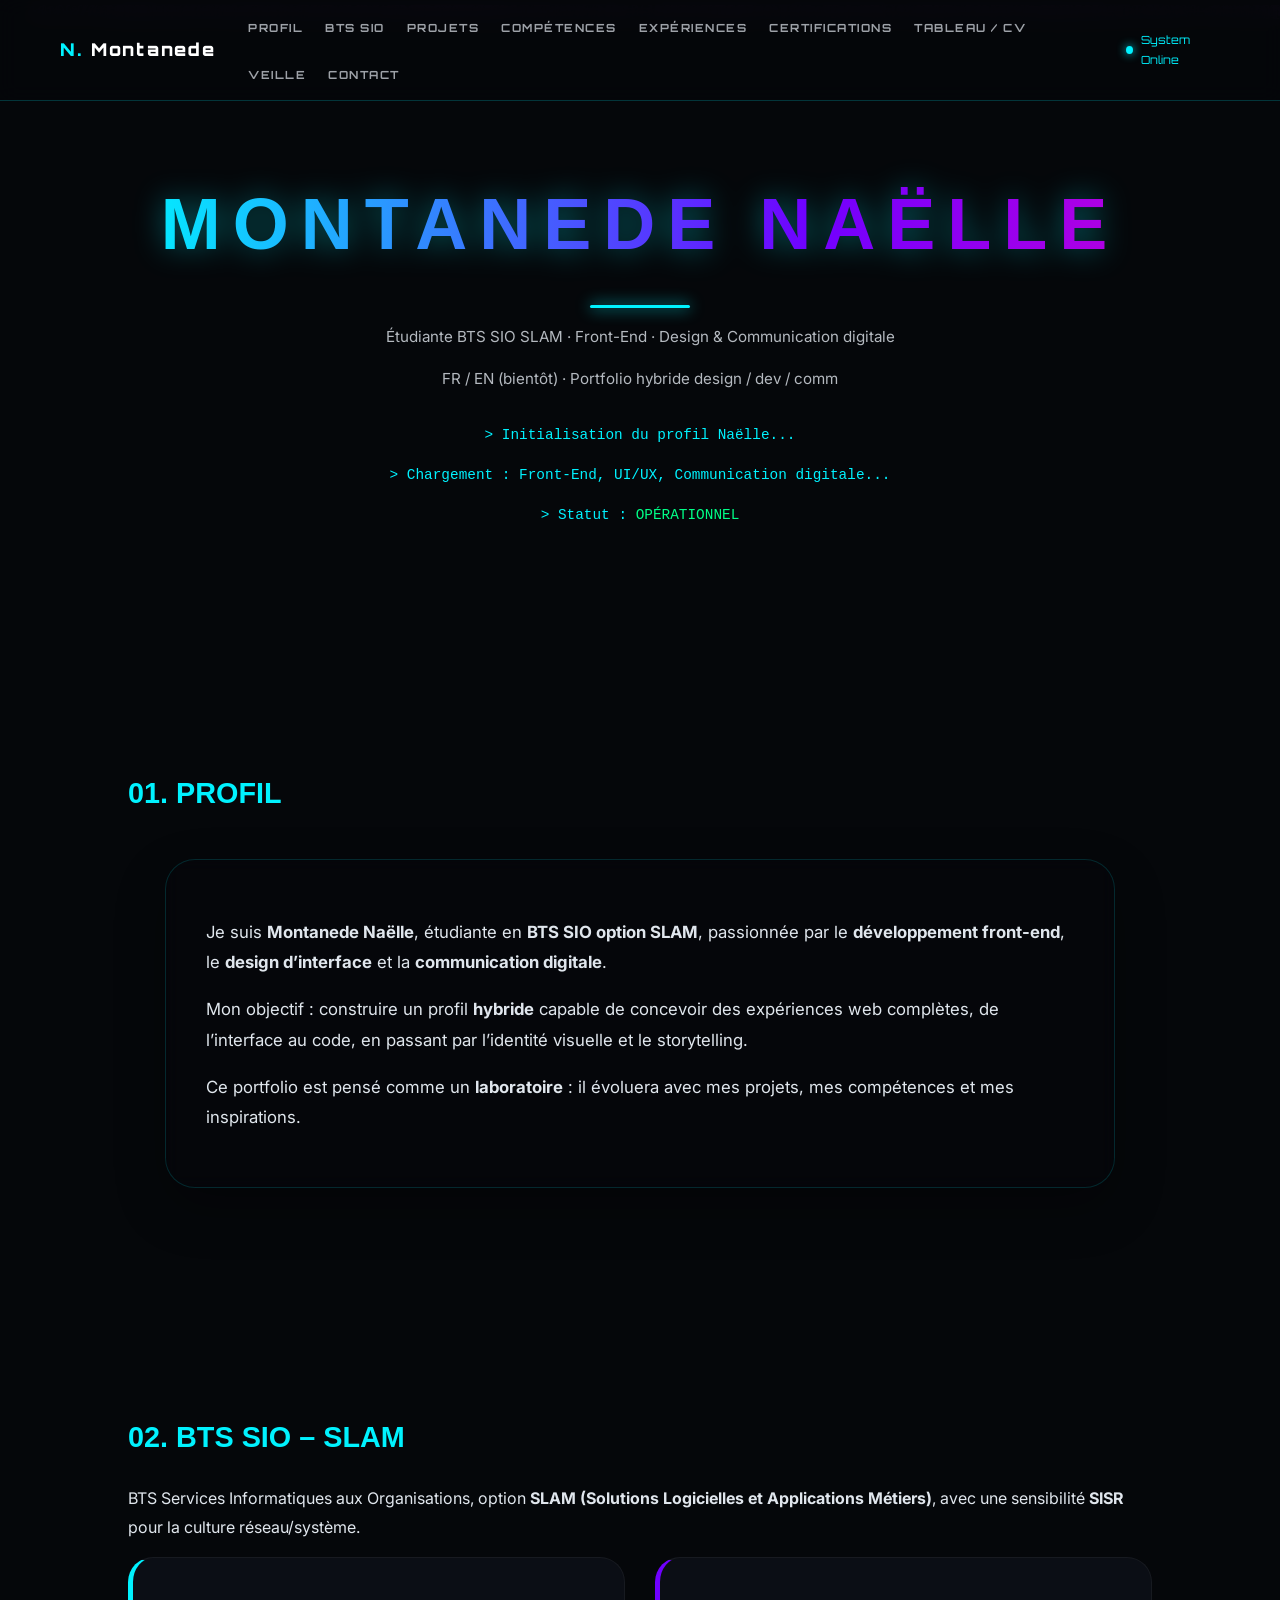
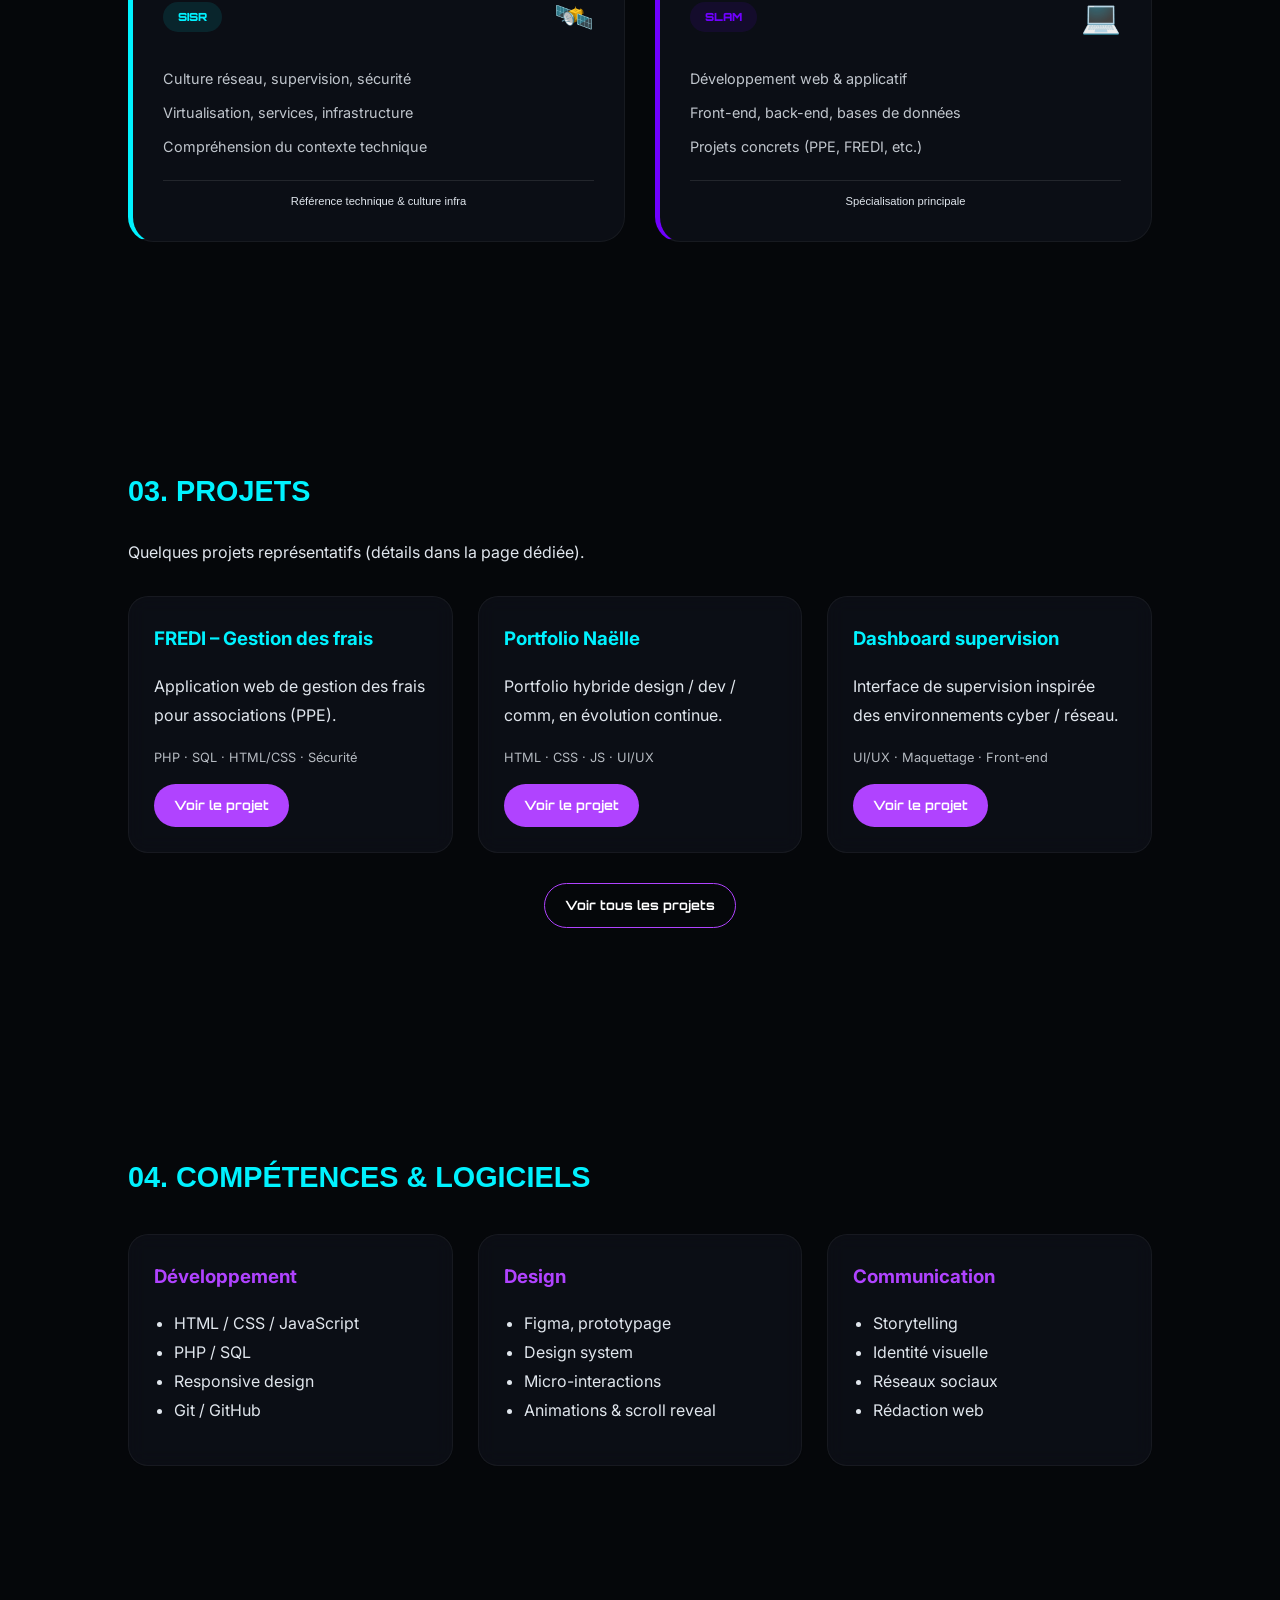
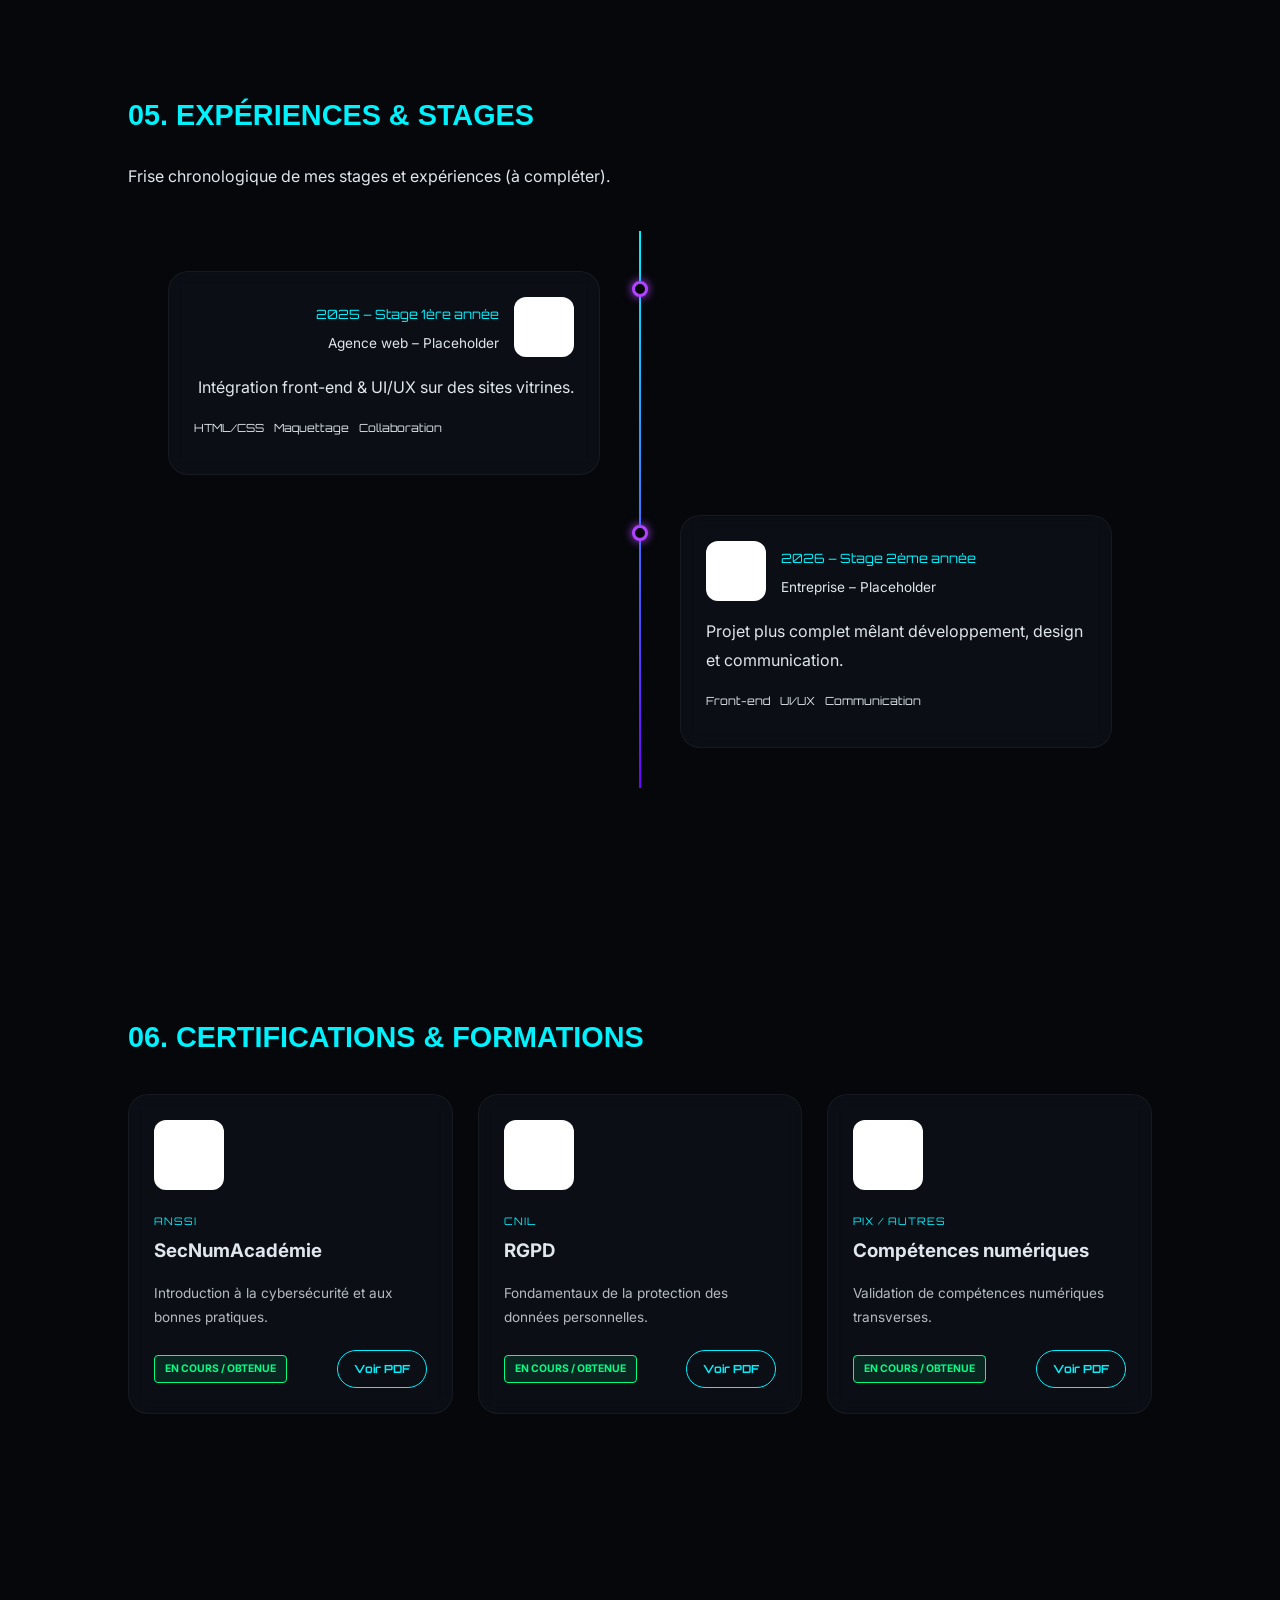
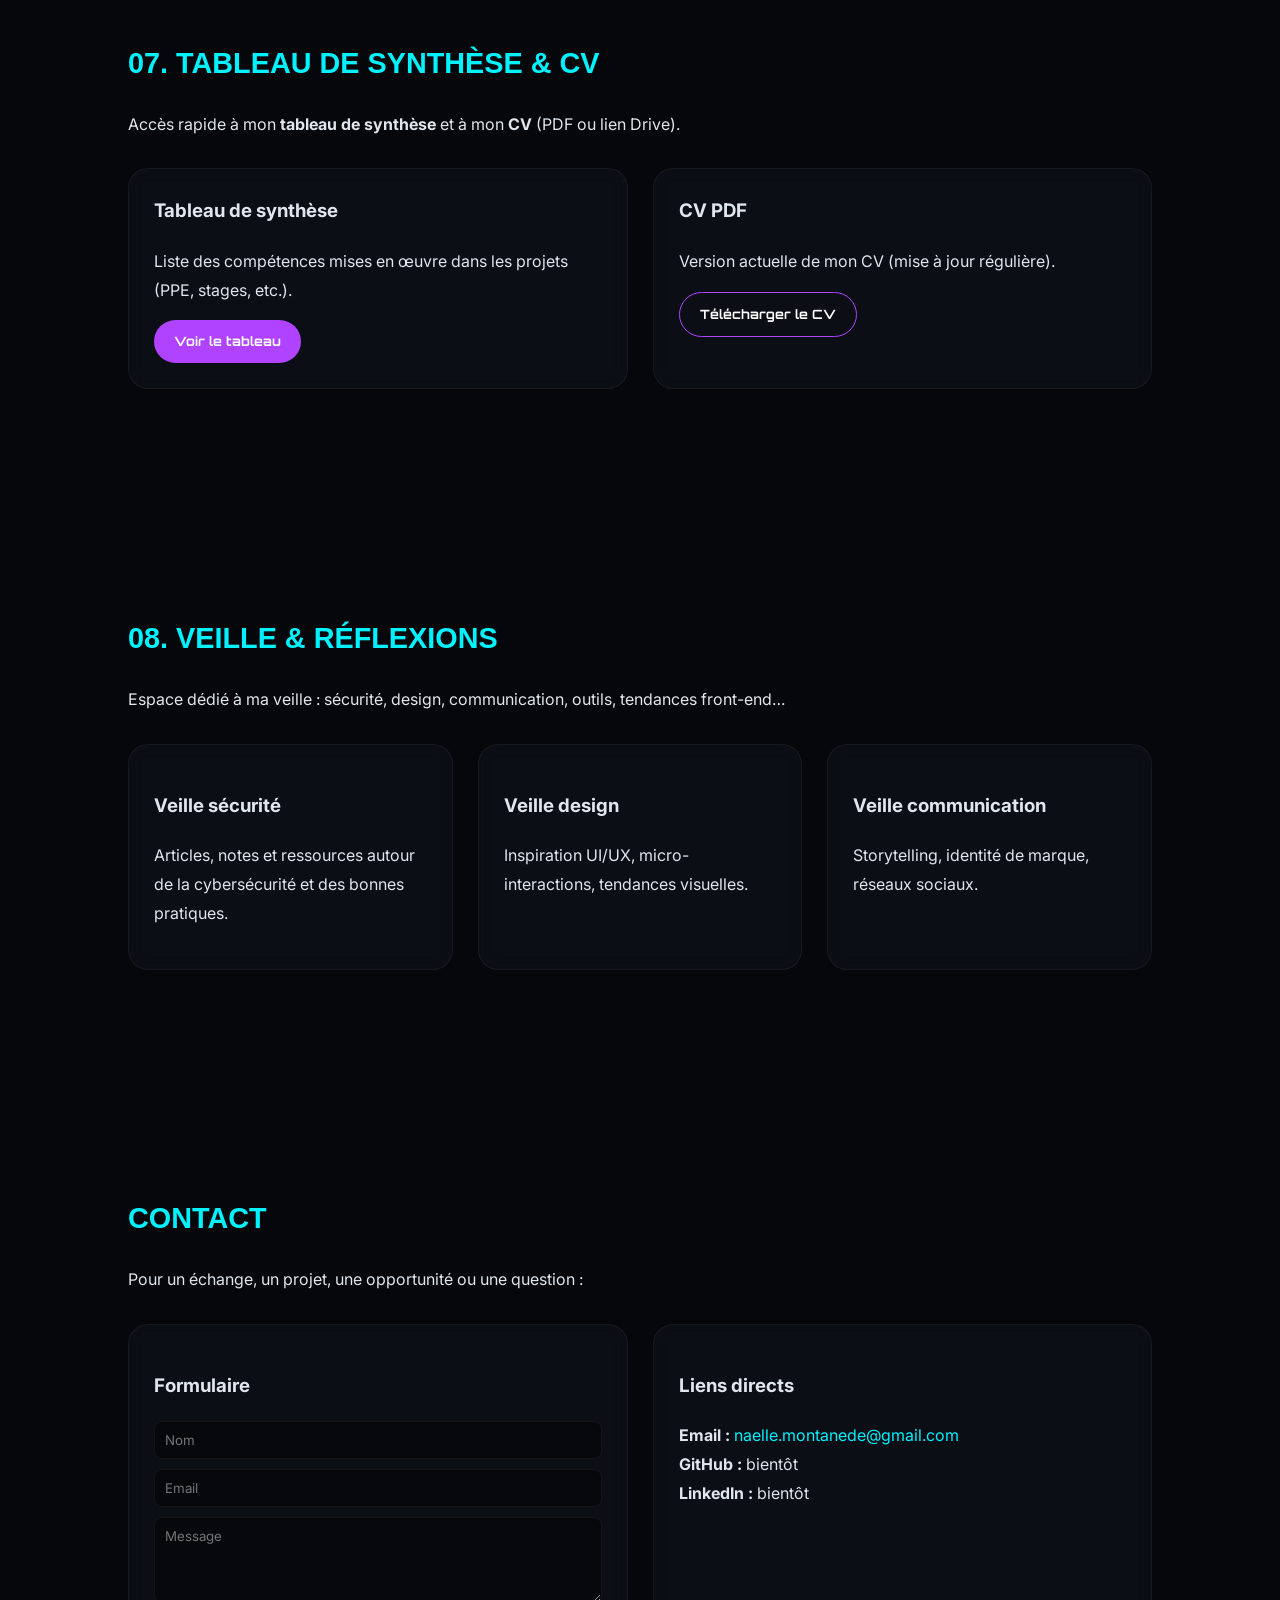
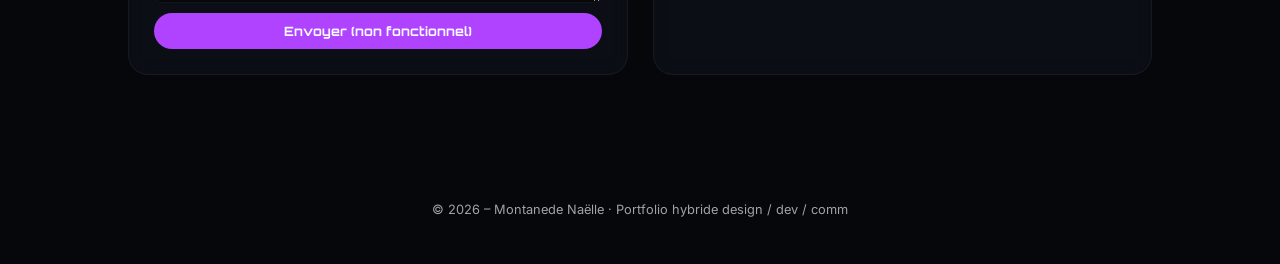
==== index.html @ d7ceb037 "Add files via upload" ====
<!DOCTYPE html>
<html lang="fr">
<head>
  <meta charset="UTF-8" />
  <title>Montanede Naëlle – Portfolio</title>
  <meta name="viewport" content="width=device-width, initial-scale=1.0" />
  <link rel="stylesheet" href="style.css" />
</head>
<body>

  <!-- Fond code rain -->
  <div id="codeRain"></div>

  <!-- Barre de progression -->
  <div class="progress-container">
    <div class="progress-bar" id="progressBar"></div>
  </div>

  <!-- HEADER / NAV -->
  <header class="header">
    <div class="nav-container">
      <div class="logo">
        <span class="logo-m">N.</span> Montanede
      </div>

      <nav class="nav-wrapper">
        <ul class="nav-links">
          <li><a href="#profil" class="nav-item active">Profil</a></li>
          <li><a href="#bts" class="nav-item">BTS SIO</a></li>
          <li><a href="#projets" class="nav-item">Projets</a></li>
          <li><a href="#competences" class="nav-item">Compétences</a></li>
          <li><a href="#experiences" class="nav-item">Expériences</a></li>
          <li><a href="#certifications" class="nav-item">Certifications</a></li>
          <li><a href="#synthese" class="nav-item">Tableau / CV</a></li>
          <li><a href="#veille" class="nav-item">Veille</a></li>
          <li><a href="#contact" class="nav-item">Contact</a></li>
        </ul>
      </nav>

      <div class="system-status">
        <span class="pulse-icon"></span>
        <span>System Online</span>
      </div>
    </div>
  </header>

  <!-- HERO -->
  <main>
    <section class="section hero-intro" id="top">
      <h1 class="rgb-title glitch">Montanede Naëlle</h1>
      <div class="neon-separator"></div>
      <p class="hero-subtitle">
        Étudiante BTS SIO SLAM · Front-End · Design & Communication digitale
      </p>
      <p class="hero-lang">
        FR / EN (bientôt) · Portfolio hybride design / dev / comm
      </p>

      <div id="terminal">
        <p>> Initialisation du profil Naëlle...</p>
        <p>> Chargement : Front-End, UI/UX, Communication digitale...</p>
        <p>> Statut : <span class="terminal-ok">OPÉRATIONNEL</span></p>
      </div>
    </section>

    <!-- PROFIL -->
    <section class="section" id="profil">
      <h2 class="section-title">01. Profil</h2>
      <div class="profile-container transparent-mode">
        <div class="profile-text-block">
          <p>
            Je suis <strong>Montanede Naëlle</strong>, étudiante en
            <strong>BTS SIO option SLAM</strong>, passionnée par le
            <strong>développement front-end</strong>, le
            <strong>design d’interface</strong> et la
            <strong>communication digitale</strong>.
          </p>
          <p>
            Mon objectif : construire un profil <strong>hybride</strong> capable
            de concevoir des expériences web complètes, de l’interface au code,
            en passant par l’identité visuelle et le storytelling.
          </p>
          <p>
            Ce portfolio est pensé comme un <strong>laboratoire</strong> :
            il évoluera avec mes projets, mes compétences et mes inspirations.
          </p>
        </div>
      </div>
    </section>

    <!-- BTS SIO -->
    <section class="section" id="bts">
      <h2 class="section-title">02. BTS SIO – SLAM</h2>
      <p>
        BTS Services Informatiques aux Organisations, option
        <strong>SLAM (Solutions Logicielles et Applications Métiers)</strong>,
        avec une sensibilité <strong>SISR</strong> pour la culture réseau/système.
      </p>

      <div id="sio-options">
        <div class="options-container">
          <div class="option-card sisr-card">
            <div class="option-header">
              <span class="option-tag">SISR</span>
              <span class="option-icon">🛰️</span>
            </div>
            <ul class="option-list">
              <li>Culture réseau, supervision, sécurité</li>
              <li>Virtualisation, services, infrastructure</li>
              <li>Compréhension du contexte technique</li>
            </ul>
            <div class="option-status">Référence technique & culture infra</div>
          </div>

          <div class="option-card slam-card">
            <div class="option-header">
              <span class="option-tag">SLAM</span>
              <span class="option-icon">💻</span>
            </div>
            <ul class="option-list">
              <li>Développement web & applicatif</li>
              <li>Front-end, back-end, bases de données</li>
              <li>Projets concrets (PPE, FREDI, etc.)</li>
            </ul>
            <div class="option-status">Spécialisation principale</div>
          </div>
        </div>
      </div>
    </section>

    <!-- PROJETS -->
    <section class="section" id="projets">
      <h2 class="section-title">03. Projets</h2>
      <p>Quelques projets représentatifs (détails dans la page dédiée).</p>

      <div class="projects-grid">
        <div class="project-card">
          <h3>FREDI – Gestion des frais</h3>
          <p>Application web de gestion des frais pour associations (PPE).</p>
          <p class="project-tags">PHP · SQL · HTML/CSS · Sécurité</p>
          <a href="projets.html#fredi" class="btn">Voir le projet</a>
        </div>

        <div class="project-card">
          <h3>Portfolio Naëlle</h3>
          <p>Portfolio hybride design / dev / comm, en évolution continue.</p>
          <p class="project-tags">HTML · CSS · JS · UI/UX</p>
          <a href="projets.html#portfolio" class="btn">Voir le projet</a>
        </div>

        <div class="project-card">
          <h3>Dashboard supervision</h3>
          <p>Interface de supervision inspirée des environnements cyber / réseau.</p>
          <p class="project-tags">UI/UX · Maquettage · Front-end</p>
          <a href="projets.html#supervision" class="btn">Voir le projet</a>
        </div>
      </div>

      <div class="projects-more">
        <a href="projets.html" class="btn btn-outline">Voir tous les projets</a>
      </div>
    </section>

    <!-- COMPÉTENCES -->
    <section class="section" id="competences">
      <h2 class="section-title">04. Compétences & Logiciels</h2>

      <div class="skills-grid">
        <div class="skill-card">
          <h3>Développement</h3>
          <ul>
            <li>HTML / CSS / JavaScript</li>
            <li>PHP / SQL</li>
            <li>Responsive design</li>
            <li>Git / GitHub</li>
          </ul>
        </div>

        <div class="skill-card">
          <h3>Design</h3>
          <ul>
            <li>Figma, prototypage</li>
            <li>Design system</li>
            <li>Micro-interactions</li>
            <li>Animations & scroll reveal</li>
          </ul>
        </div>

        <div class="skill-card">
          <h3>Communication</h3>
          <ul>
            <li>Storytelling</li>
            <li>Identité visuelle</li>
            <li>Réseaux sociaux</li>
            <li>Rédaction web</li>
          </ul>
        </div>
      </div>
    </section>

    <!-- EXPÉRIENCES / TIMELINE -->
    <section class="section" id="experiences">
      <h2 class="section-title">05. Expériences & Stages</h2>
      <p>Frise chronologique de mes stages et expériences (à compléter).</p>

      <div class="timeline">
        <div class="timeline-line"></div>

        <div class="timeline-item stage-1">
          <div class="timeline-dot"></div>
          <div class="stage-card">
            <div class="stage-header">
              <div class="company-logo">
                <!-- logo placeholder -->
              </div>
              <div>
                <span class="timeline-date">2025 – Stage 1ère année</span>
                <span class="company-name">Agence web – Placeholder</span>
              </div>
            </div>
            <p>Intégration front-end & UI/UX sur des sites vitrines.</p>
            <ul class="stage-tags">
              <li>HTML/CSS</li>
              <li>Maquettage</li>
              <li>Collaboration</li>
            </ul>
          </div>
        </div>

        <div class="timeline-item stage-2">
          <div class="timeline-dot"></div>
          <div class="stage-card">
            <div class="stage-header">
              <div class="company-logo">
                <!-- logo placeholder -->
              </div>
              <div>
                <span class="timeline-date">2026 – Stage 2ème année</span>
                <span class="company-name">Entreprise – Placeholder</span>
              </div>
            </div>
            <p>Projet plus complet mêlant développement, design et communication.</p>
            <ul class="stage-tags">
              <li>Front-end</li>
              <li>UI/UX</li>
              <li>Communication</li>
            </ul>
          </div>
        </div>
      </div>
    </section>

    <!-- CERTIFICATIONS -->
    <section class="section" id="certifications">
      <h2 class="section-title">06. Certifications & Formations</h2>

      <div class="certifications-grid">
        <div class="cert-card cert-anssi">
          <div class="cert-icon">
            <!-- logo ANSSI -->
          </div>
          <span class="cert-provider">ANSSI</span>
          <div class="cert-info">
            <h3>SecNumAcadémie</h3>
            <p>Introduction à la cybersécurité et aux bonnes pratiques.</p>
          </div>
          <div class="cert-footer">
            <span class="status-tag">En cours / Obtenue</span>
            <a href="#" class="btn-cert-small">Voir PDF</a>
          </div>
        </div>

        <div class="cert-card cert-cnil">
          <div class="cert-icon"></div>
          <span class="cert-provider">CNIL</span>
          <div class="cert-info">
            <h3>RGPD</h3>
            <p>Fondamentaux de la protection des données personnelles.</p>
          </div>
          <div class="cert-footer">
            <span class="status-tag">En cours / Obtenue</span>
            <a href="#" class="btn-cert-small">Voir PDF</a>
          </div>
        </div>

        <div class="cert-card cert-cisco">
          <div class="cert-icon"></div>
          <span class="cert-provider">PIX / Autres</span>
          <div class="cert-info">
            <h3>Compétences numériques</h3>
            <p>Validation de compétences numériques transverses.</p>
          </div>
          <div class="cert-footer">
            <span class="status-tag">En cours / Obtenue</span>
            <a href="#" class="btn-cert-small">Voir PDF</a>
          </div>
        </div>
      </div>
    </section>

    <!-- TABLEAU DE SYNTHÈSE / CV -->
    <section class="section" id="synthese">
      <h2 class="section-title">07. Tableau de synthèse & CV</h2>
      <p>
        Accès rapide à mon <strong>tableau de synthèse</strong> et à mon
        <strong>CV</strong> (PDF ou lien Drive).
      </p>

      <div class="synthese-grid">
        <div class="card">
          <h3>Tableau de synthèse</h3>
          <p>Liste des compétences mises en œuvre dans les projets (PPE, stages, etc.).</p>
          <a href="#" class="btn">Voir le tableau</a>
        </div>
        <div class="card">
          <h3>CV PDF</h3>
          <p>Version actuelle de mon CV (mise à jour régulière).</p>
          <a href="#" class="btn btn-outline">Télécharger le CV</a>
        </div>
      </div>
    </section>

    <!-- VEILLE / ARTICLES -->
    <section class="section" id="veille">
      <h2 class="section-title">08. Veille & Réflexions</h2>
      <p>
        Espace dédié à ma veille : sécurité, design, communication, outils, tendances front-end…
      </p>

      <div class="grid">
        <div class="card">
          <h3>Veille sécurité</h3>
          <p>Articles, notes et ressources autour de la cybersécurité et des bonnes pratiques.</p>
        </div>
        <div class="card">
          <h3>Veille design</h3>
          <p>Inspiration UI/UX, micro-interactions, tendances visuelles.</p>
        </div>
        <div class="card">
          <h3>Veille communication</h3>
          <p>Storytelling, identité de marque, réseaux sociaux.</p>
        </div>
      </div>
    </section>

    <!-- CONTACT -->
    <section class="section" id="contact">
      <h2 class="section-title">Contact</h2>
      <p>Pour un échange, un projet, une opportunité ou une question :</p>

      <div class="contact-grid">
        <div class="card">
          <h3>Formulaire</h3>
          <form class="contact-form">
            <input type="text" placeholder="Nom" required />
            <input type="email" placeholder="Email" required />
            <textarea placeholder="Message" rows="4" required></textarea>
            <button type="submit" class="btn">Envoyer (non fonctionnel)</button>
          </form>
        </div>

        <div class="card">
          <h3>Liens directs</h3>
          <ul class="contact-list">
            <li><strong>Email :</strong> <a href="mailto:naelle.montanede@gmail.com">naelle.montanede@gmail.com</a></li>
            <li><strong>GitHub :</strong> bientôt</li>
            <li><strong>LinkedIn :</strong> bientôt</li>
          </ul>
        </div>
      </div>
    </section>
  </main>

  <footer class="footer">
    <p>© 2026 – Montanede Naëlle · Portfolio hybride design / dev / comm</p>
  </footer>

  <!-- JS INLINE -->
  <script>
  // Code rain
  const codeRain = document.getElementById("codeRain");
  const chars = "01<>/{}[]+=-;:()#@$%&*";
  const lines = 40;
  for (let i = 0; i < lines; i++) {
    const line = document.createElement("div");
    line.classList.add("code-line");
    let text = "";
    const length = Math.floor(Math.random() * 40) + 10;
    for (let j = 0; j < length; j++) {
      text += chars[Math.floor(Math.random() * chars.length)];
    }
    line.textContent = text;
    line.style.left = Math.random() * 100 + "vw";
    line.style.animationDuration = (Math.random() * 6 + 4) + "s";
    line.style.animationDelay = Math.random() * 5 + "s";
    codeRain.appendChild(line);
  }

  // Scroll reveal
  const sections = document.querySelectorAll(".section");
  const projectCards = document.querySelectorAll(".project-card");
  const skillCards = document.querySelectorAll(".skill-card");
  const certCards = document.querySelectorAll(".cert-card");
  const timelineItems = document.querySelectorAll(".timeline-item");
  const genericCards = document.querySelectorAll(".card");

  function reveal() {
    const trigger = window.innerHeight - 100;

    sections.forEach(sec => {
      const top = sec.getBoundingClientRect().top;
      if (top < trigger) sec.classList.add("active");
    });

    [projectCards, skillCards, certCards, timelineItems, genericCards].forEach(list => {
      list.forEach(el => {
        const top = el.getBoundingClientRect().top;
        if (top < window.innerHeight - 80) el.classList.add("visible");
      });
    });
  }
  window.addEventListener("scroll", reveal);
  reveal();

  // Nav active on scroll
  const navLinks = document.querySelectorAll(".nav-item");
  const sectionIds = ["profil","bts","projets","competences","experiences","certifications","synthese","veille","contact"];
  window.addEventListener("scroll", () => {
    let current = "";
    sectionIds.forEach(id => {
      const section = document.getElementById(id);
      if (!section) return;
      const sectionTop = section.offsetTop - 150;
      if (pageYOffset >= sectionTop) current = id;
    });
    navLinks.forEach(link => {
      link.classList.remove("active");
      if (link.getAttribute("href") === "#" + current) {
        link.classList.add("active");
      }
    });
  });

  // Progress bar
  const progressBar = document.getElementById("progressBar");
  window.addEventListener("scroll", () => {
    const scrollTop = window.scrollY;
    const docHeight = document.body.scrollHeight - window.innerHeight;
    const progress = (scrollTop / docHeight) * 100;
    progressBar.style.width = progress + "%";
  });

  // Form (non fonctionnel)
  document.querySelector(".contact-form").addEventListener("submit", (e) => {
    e.preventDefault();
    alert("Formulaire non encore connecté. Tu pourras brancher un backend plus tard.");
  });
  </script>
</body>
</html>
---- style.css ----
@import url('https://fonts.googleapis.com/css2?family=Syncopate:wght@400;700&family=Inter:wght@300;500;700&family=Orbitron:wght@400;700;900&display=swap');

:root {
  --bg: #05070a;
  --card-bg: rgba(15, 18, 26, 0.7);
  --cyan: #00f2ff;
  --purple: #7000ff;
  --accent: #b043ff;
  --text: #e0e6ed;
  --border-soft: rgba(255,255,255,0.05);
}

/* GLOBAL */
* { box-sizing: border-box; }

body {
  margin: 0;
  background-color: var(--bg);
  color: var(--text);
  font-family: 'Inter', sans-serif;
  line-height: 1.8;
  overflow-x: hidden;
}

html {
  scroll-behavior: smooth;
  scroll-padding-top: 90px;
}

/* Progress bar */
.progress-container {
  width: 100%;
  height: 4px;
  background: transparent;
  position: fixed;
  top: 0;
  z-index: 1000;
}
.progress-bar {
  height: 4px;
  background: var(--cyan);
  width: 0%;
  box-shadow: 0 0 10px var(--cyan);
}

/* Code rain */
#codeRain {
  position: fixed;
  top: 0; left: 0;
  width: 100%; height: 100%;
  pointer-events: none;
  z-index: -1;
  opacity: 0.15;
  font-family: monospace;
  color: var(--accent);
}
.code-line {
  position: absolute;
  white-space: nowrap;
  font-size: 14px;
  animation: moveDown linear infinite;
}
@keyframes moveDown {
  0% { transform: translateY(-100%); }
  100% { transform: translateY(120vh); }
}

/* HEADER / NAV */
.header {
  position: fixed;
  top: 0; left: 0;
  width: 100%;
  z-index: 1001;
  background: rgba(5, 7, 10, 0.85);
  backdrop-filter: blur(10px);
  border-bottom: 1px solid rgba(0, 242, 255, 0.2);
}

.nav-container {
  max-width: 1200px;
  margin: 0 auto;
  padding: 12px 20px;
  display: flex;
  align-items: center;
  gap: 30px;
}

.logo {
  font-family: 'Orbitron', sans-serif;
  font-weight: 900;
  color: #fff;
  letter-spacing: 2px;
  font-size: 1.1rem;
  white-space: nowrap;
}
.logo-m { color: var(--cyan); }

.nav-wrapper { flex-grow: 1; }

.nav-links {
  display: flex;
  list-style: none;
  gap: 18px;
  margin: 0;
  padding: 0;
  flex-wrap: wrap;
}

.nav-item {
  text-decoration: none;
  color: rgba(224, 230, 237, 0.7);
  font-family: 'Orbitron', sans-serif;
  font-size: 0.7rem;
  font-weight: 700;
  text-transform: uppercase;
  letter-spacing: 1.5px;
  transition: all 0.3s ease;
  position: relative;
  padding: 4px 2px;
  white-space: nowrap;
}

.nav-item:hover,
.nav-item.active {
  color: var(--cyan);
  text-shadow: 0 0 12px rgba(0, 242, 255, 0.8);
}

.nav-item::after {
  content: '';
  position: absolute;
  bottom: -3px;
  left: 0;
  width: 0;
  height: 2px;
  background: var(--cyan);
  box-shadow: 0 0 10px var(--cyan);
  transition: width 0.3s ease;
}
.nav-item:hover::after,
.nav-item.active::after {
  width: 100%;
}

.system-status {
  display: flex;
  align-items: center;
  gap: 8px;
  font-family: 'Orbitron', sans-serif;
  font-size: 0.7rem;
  color: var(--cyan);
}
.pulse-icon {
  width: 8px; height: 8px;
  background: var(--cyan);
  border-radius: 50%;
  box-shadow: 0 0 10px var(--cyan);
  animation: pulse 2s infinite;
}
@keyframes pulse {
  0% { transform: scale(1); opacity: 1; }
  50% { transform: scale(1.5); opacity: 0.5; }
  100% { transform: scale(1); opacity: 1; }
}

/* SECTIONS */
.section {
  padding: 120px 10% 80px;
  opacity: 0;
  transform: translateY(40px);
  transition: 0.8s ease;
}
.section.active {
  opacity: 1;
  transform: translateY(0);
}

.section-title {
  font-family: 'Syncopate', sans-serif;
  text-transform: uppercase;
  color: var(--cyan);
  font-size: 1.8rem;
  margin-bottom: 20px;
}

/* HERO */
.hero-intro {
  text-align: center;
  margin-top: 40px;
}
.rgb-title {
  font-family: 'Syncopate', sans-serif;
  font-size: clamp(2rem, 8vw, 4.5rem);
  font-weight: 900;
  letter-spacing: 12px;
  margin: 0;
  text-transform: uppercase;
  background: linear-gradient(to right, #00f2ff, #7000ff, #ff00c1, #00f2ff);
  background-size: 200% auto;
  -webkit-background-clip: text;
  -webkit-text-fill-color: transparent;
  animation: shine-rgb 4s linear infinite;
  filter: drop-shadow(0 0 15px rgba(0, 242, 255, 0.4));
}
@keyframes shine-rgb {
  to { background-position: 200% center; }
}
.neon-separator {
  width: 100px;
  height: 3px;
  background: var(--cyan);
  margin: 15px auto;
  border-radius: 10px;
  box-shadow: 0 0 15px var(--cyan);
}
.hero-subtitle,
.hero-lang {
  opacity: 0.8;
  font-size: 0.95rem;
}

/* Terminal */
#terminal {
  margin-top: 30px;
  font-family: 'Fira Code', monospace;
  font-size: 0.9rem;
  color: var(--cyan);
}
.terminal-ok {
  color: #00ff88;
}

/* PROFIL */
.profile-container.transparent-mode {
  max-width: 950px;
  margin: 40px auto 0;
  background: rgba(5, 7, 10, 0.2);
  backdrop-filter: blur(8px);
  border: 1px solid rgba(0, 242, 255, 0.15);
  padding: 40px;
  border-radius: 30px;
  box-shadow: 0 20px 50px rgba(0, 0, 0, 0.3);
}
.profile-text-block p {
  font-size: 1.05rem;
  margin-bottom: 15px;
}

/* BTS SIO CARDS */
#sio-options { perspective: 1200px; }
.options-container {
  display: flex;
  gap: 30px;
  justify-content: center;
  flex-wrap: wrap;
}
.option-card {
  flex: 1;
  min-width: 280px;
  background: var(--card-bg);
  padding: 30px;
  border-radius: 25px;
  border: 1px solid var(--border-soft);
  transition: all 0.5s cubic-bezier(0.23, 1, 0.32, 1);
  transform-style: preserve-3d;
  position: relative;
}
.sisr-card { border-left: 5px solid var(--cyan); }
.sisr-card:hover {
  transform: translateY(-15px) rotateX(10deg) rotateY(-5deg);
  box-shadow: 0 0 30px rgba(0, 242, 255, 0.2);
}
.slam-card { border-left: 5px solid var(--purple); }
.slam-card:hover {
  transform: translateY(-15px) rotateX(10deg) rotateY(5deg);
  box-shadow: 0 0 30px rgba(112, 0, 255, 0.2);
}
.option-header {
  display: flex;
  justify-content: space-between;
  align-items: center;
}
.option-tag {
  font-family: 'Orbitron', sans-serif;
  font-size: 0.7rem;
  padding: 5px 15px;
  border-radius: 50px;
  font-weight: 900;
}
.sisr-card .option-tag { background: rgba(0, 242, 255, 0.1); color: var(--cyan); }
.slam-card .option-tag { background: rgba(112, 0, 255, 0.1); color: var(--purple); }
.option-icon { font-size: 2rem; }
.option-list {
  list-style: none;
  padding: 0;
  margin-top: 20px;
}
.option-list li {
  font-size: 0.9rem;
  margin-bottom: 8px;
  opacity: 0.85;
}
.option-status {
  margin-top: 20px;
  padding-top: 10px;
  font-family: 'Syncopate', sans-serif;
  font-size: 0.7rem;
  text-align: center;
  border-top: 1px solid rgba(255,255,255,0.1);
}

/* GRILLES */
.projects-grid,
.skills-grid,
.certifications-grid,
.synthese-grid,
.grid,
.contact-grid {
  display: grid;
  grid-template-columns: repeat(auto-fit, minmax(260px, 1fr));
  gap: 25px;
  margin-top: 30px;
}

/* CARDS GÉNÉRIQUES */
.card,
.project-card,
.skill-card,
.cert-card {
  background: var(--card-bg);
  padding: 25px;
  border-radius: 20px;
  border: 1px solid var(--border-soft);
  backdrop-filter: blur(10px);
  transition: 0.4s ease;
  position: relative;
  overflow: hidden;
  opacity: 0;
  transform: translateY(40px);
}
.card.visible,
.project-card.visible,
.skill-card.visible,
.cert-card.visible {
  opacity: 1;
  transform: translateY(0);
}

/* Glow radial */
.card::after,
.project-card::after,
.skill-card::after,
.cert-card::after {
  content: "";
  position: absolute;
  top: -50%; left: -50%;
  width: 200%; height: 200%;
  background: radial-gradient(circle, var(--accent) 0%, transparent 60%);
  opacity: 0;
  transform: scale(0);
  transition: 0.5s ease;
}
.card:hover::after,
.project-card:hover::after,
.skill-card:hover::after,
.cert-card:hover::after {
  opacity: 0.15;
  transform: scale(1);
}

/* Ligne lumineuse */
.card::before,
.project-card::before,
.skill-card::before,
.cert-card::before {
  content: "";
  position: absolute;
  bottom: 0; left: -100%;
  width: 100%; height: 3px;
  background: linear-gradient(90deg, transparent, var(--accent), transparent);
  transition: 0.5s;
}
.card:hover::before,
.project-card:hover::before,
.skill-card:hover::before,
.cert-card:hover::before {
  left: 100%;
}

/* Hover lift */
.card:hover,
.project-card:hover,
.skill-card:hover,
.cert-card:hover {
  transform: translateY(-6px);
  border-color: var(--accent);
}

/* PROJETS */
.project-card h3 {
  margin-top: 0;
  margin-bottom: 10px;
  color: var(--cyan);
}
.project-tags {
  font-size: 0.8rem;
  opacity: 0.8;
  margin-bottom: 15px;
}
.projects-more {
  margin-top: 30px;
  text-align: center;
}

/* COMPÉTENCES */
.skill-card h3 {
  margin-top: 0;
  margin-bottom: 10px;
  color: var(--accent);
}
.skill-card ul {
  padding-left: 20px;
}

/* TIMELINE */
.timeline {
  position: relative;
  max-width: 1100px;
  margin: 40px auto 0;
  padding: 20px 0;
}
.timeline-line {
  position: absolute;
  left: 50%;
  top: 0; bottom: 0;
  width: 2px;
  background: linear-gradient(to bottom, var(--cyan), var(--purple));
  transform: translateX(-50%);
}
.timeline-item {
  position: relative;
  width: 50%;
  padding: 20px 40px;
  box-sizing: border-box;
  opacity: 0;
  transform: translateY(40px);
  transition: 0.8s ease;
}
.timeline-item.visible {
  opacity: 1;
  transform: translateY(0);
}
.stage-1 { left: 0; text-align: right; }
.stage-2 { left: 50%; text-align: left; }
.timeline-dot {
  position: absolute;
  top: 30px;
  width: 16px; height: 16px;
  background: var(--bg);
  border-radius: 50%;
  border: 3px solid var(--accent);
  box-shadow: 0 0 10px var(--accent);
}
.stage-1 .timeline-dot { right: -8px; }
.stage-2 .timeline-dot { left: -8px; }
.stage-card {
  background: var(--card-bg);
  padding: 25px;
  border-radius: 20px;
  border: 1px solid var(--border-soft);
  backdrop-filter: blur(10px);
  transition: 0.4s;
}
.stage-card:hover {
  transform: translateY(-5px);
  border-color: rgba(255,255,255,0.2);
}
.stage-header {
  display: flex;
  align-items: center;
  gap: 15px;
  margin-bottom: 10px;
}
.stage-1 .stage-header { flex-direction: row-reverse; }
.company-logo {
  width: 60px; height: 60px;
  background: #fff;
  border-radius: 12px;
}
.timeline-date {
  font-family: 'Orbitron', sans-serif;
  font-size: 0.8rem;
  color: var(--cyan);
}
.company-name {
  display: block;
  font-size: 0.85rem;
  margin-top: 3px;
}
.stage-tags {
  list-style: none;
  padding: 0;
  display: flex;
  gap: 10px;
  margin-top: 10px;
  font-size: 0.7rem;
  font-family: 'Orbitron', sans-serif;
}

/* CERTIFICATIONS */
.certifications-grid {
  margin-top: 30px;
}
.cert-card {
  align-items: flex-start;
  text-align: left;
}
.cert-icon {
  width: 70px; height: 70px;
  margin-bottom: 15px;
  background: #fff;
  border-radius: 12px;
}
.cert-provider {
  font-family: 'Orbitron', sans-serif;
  font-size: 0.65rem;
  color: var(--cyan);
  letter-spacing: 1px;
  text-transform: uppercase;
  margin-bottom: 8px;
}
.cert-info h3 {
  margin: 0 0 10px 0;
}
.cert-info p {
  font-size: 0.85rem;
  opacity: 0.8;
  margin-bottom: 20px;
}
.cert-footer {
  display: flex;
  justify-content: space-between;
  align-items: center;
  width: 100%;
}
.status-tag {
  font-size: 0.65rem;
  padding: 4px 10px;
  background: rgba(0, 255, 136, 0.1);
  color: #00ff88;
  border: 1px solid #00ff88;
  border-radius: 4px;
  font-weight: 700;
  text-transform: uppercase;
}
.btn-cert-small {
  display: inline-block;
  padding: 8px 16px;
  border-radius: 50px;
  border: 1px solid var(--cyan);
  color: var(--cyan);
  text-decoration: none;
  font-family: 'Orbitron', sans-serif;
  font-size: 0.7rem;
  font-weight: 700;
  transition: 0.3s;
}
.btn-cert-small:hover {
  background: var(--cyan);
  color: #000;
  box-shadow: 0 0 15px var(--cyan);
}

/* SYNTHÈSE */
.synthese-grid .card h3 {
  margin-top: 0;
}

/* CONTACT */
.contact-form {
  display: flex;
  flex-direction: column;
  gap: 10px;
}
.contact-form input,
.contact-form textarea {
  background: rgba(0,0,0,0.4);
  border: 1px solid var(--border-soft);
  border-radius: 8px;
  padding: 10px;
  color: var(--text);
  font-family: inherit;
}
.contact-form input:focus,
.contact-form textarea:focus {
  outline: none;
  border-color: var(--cyan);
}
.contact-list {
  list-style: none;
  padding: 0;
}
.contact-list a {
  color: var(--cyan);
  text-decoration: none;
}

/* BOUTONS */
.btn {
  display: inline-block;
  padding: 10px 20px;
  border-radius: 50px;
  background: var(--accent);
  color: #fff;
  text-decoration: none;
  font-family: 'Orbitron', sans-serif;
  font-size: 0.8rem;
  font-weight: 700;
  border: none;
  cursor: pointer;
  transition: 0.3s;
}
.btn:hover {
  background: var(--cyan);
  color: #000;
  box-shadow: 0 0 15px var(--cyan);
}
.btn-outline {
  background: transparent;
  border: 1px solid var(--accent);
}

/* PROJETS PAGE (PPE CARDS) */
.projects-page .section {
  padding-top: 120px;
}
.ppe-card {
  display: flex;
  flex-direction: column;
  background: var(--card-bg);
  border-radius: 20px;
  border: 1px solid var(--border-soft);
  padding: 30px;
  margin-bottom: 30px;
  backdrop-filter: blur(10px);
  transition: 0.4s ease;
}
.ppe-card:hover {
  transform: translateX(10px) scale(1.02);
}
.ppe-m2l { border-left: 6px solid var(--purple); }
.ppe-wifi { border-left: 6px solid var(--cyan); }
.ppe-zabbix { border-left: 6px solid #ff4d4d; }
.ppe-header {
  display: flex;
  justify-content: space-between;
  align-items: center;
  margin-bottom: 10px;
}
.ppe-number {
  font-family: 'Orbitron', sans-serif;
  font-size: 0.7rem;
  opacity: 0.6;
  letter-spacing: 2px;
}
.ppe-card h3 {
  margin: 0;
}
.ppe-list {
  list-style: none;
  padding: 0;
  margin: 15px 0 20px 0;
}
.ppe-list li {
  font-size: 0.9rem;
  padding-left: 18px;
  position: relative;
}
.ppe-list li::before {
  content: '▹';
  position: absolute;
  left: 0;
}
.ppe-actions {
  display: flex;
  gap: 10px;
  flex-wrap: wrap;
}
.btn-ppe,
.btn-ppe-outline {
  padding: 8px 18px;
  border-radius: 50px;
  text-decoration: none;
  font-family: 'Orbitron', sans-serif;
  font-size: 0.75rem;
  border: 1px solid rgba(255,255,255,0.2);
  color: #fff;
  transition: 0.3s;
}
.btn-ppe {
  background: rgba(255,255,255,0.05);
}
.btn-ppe-outline {
  background: transparent;
}
.btn-ppe:hover {
  background: var(--cyan);
  color: #000;
}
.btn-ppe-outline:hover {
  border-color: #fff;
}

/* FOOTER */
.footer {
  padding: 30px 10%;
  text-align: center;
  font-size: 0.8rem;
  opacity: 0.7;
}

/* RESPONSIVE */
@media (max-width: 900px) {
  .nav-links {
    gap: 10px;
  }
}
@media (max-width: 768px) {
  .section {
    padding: 110px 6% 60px;
  }
  .timeline-line {
    left: 20px;
    transform: none;
  }
  .timeline-item {
    width: 100%;
    left: 0;
    padding-left: 50px;
    text-align: left;
  }
  .stage-1 .stage-header {
    flex-direction: row;
  }
}
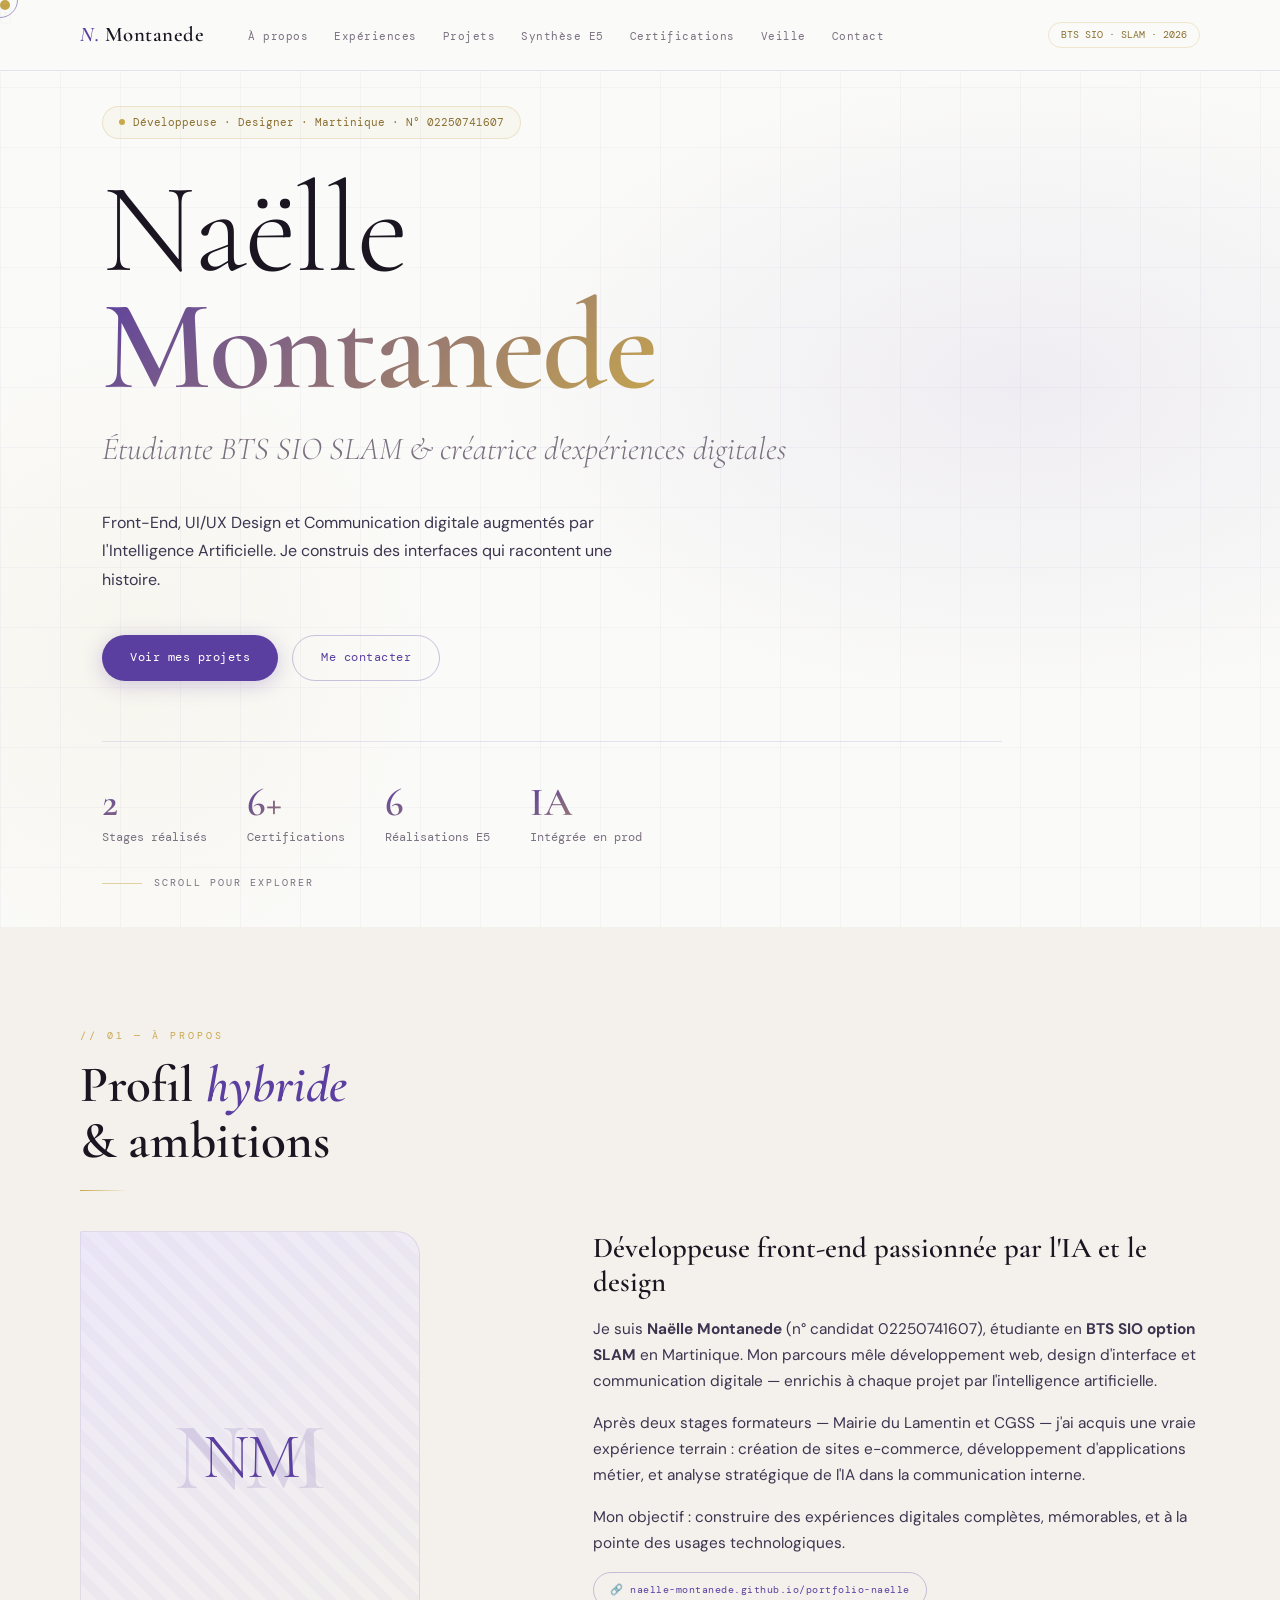
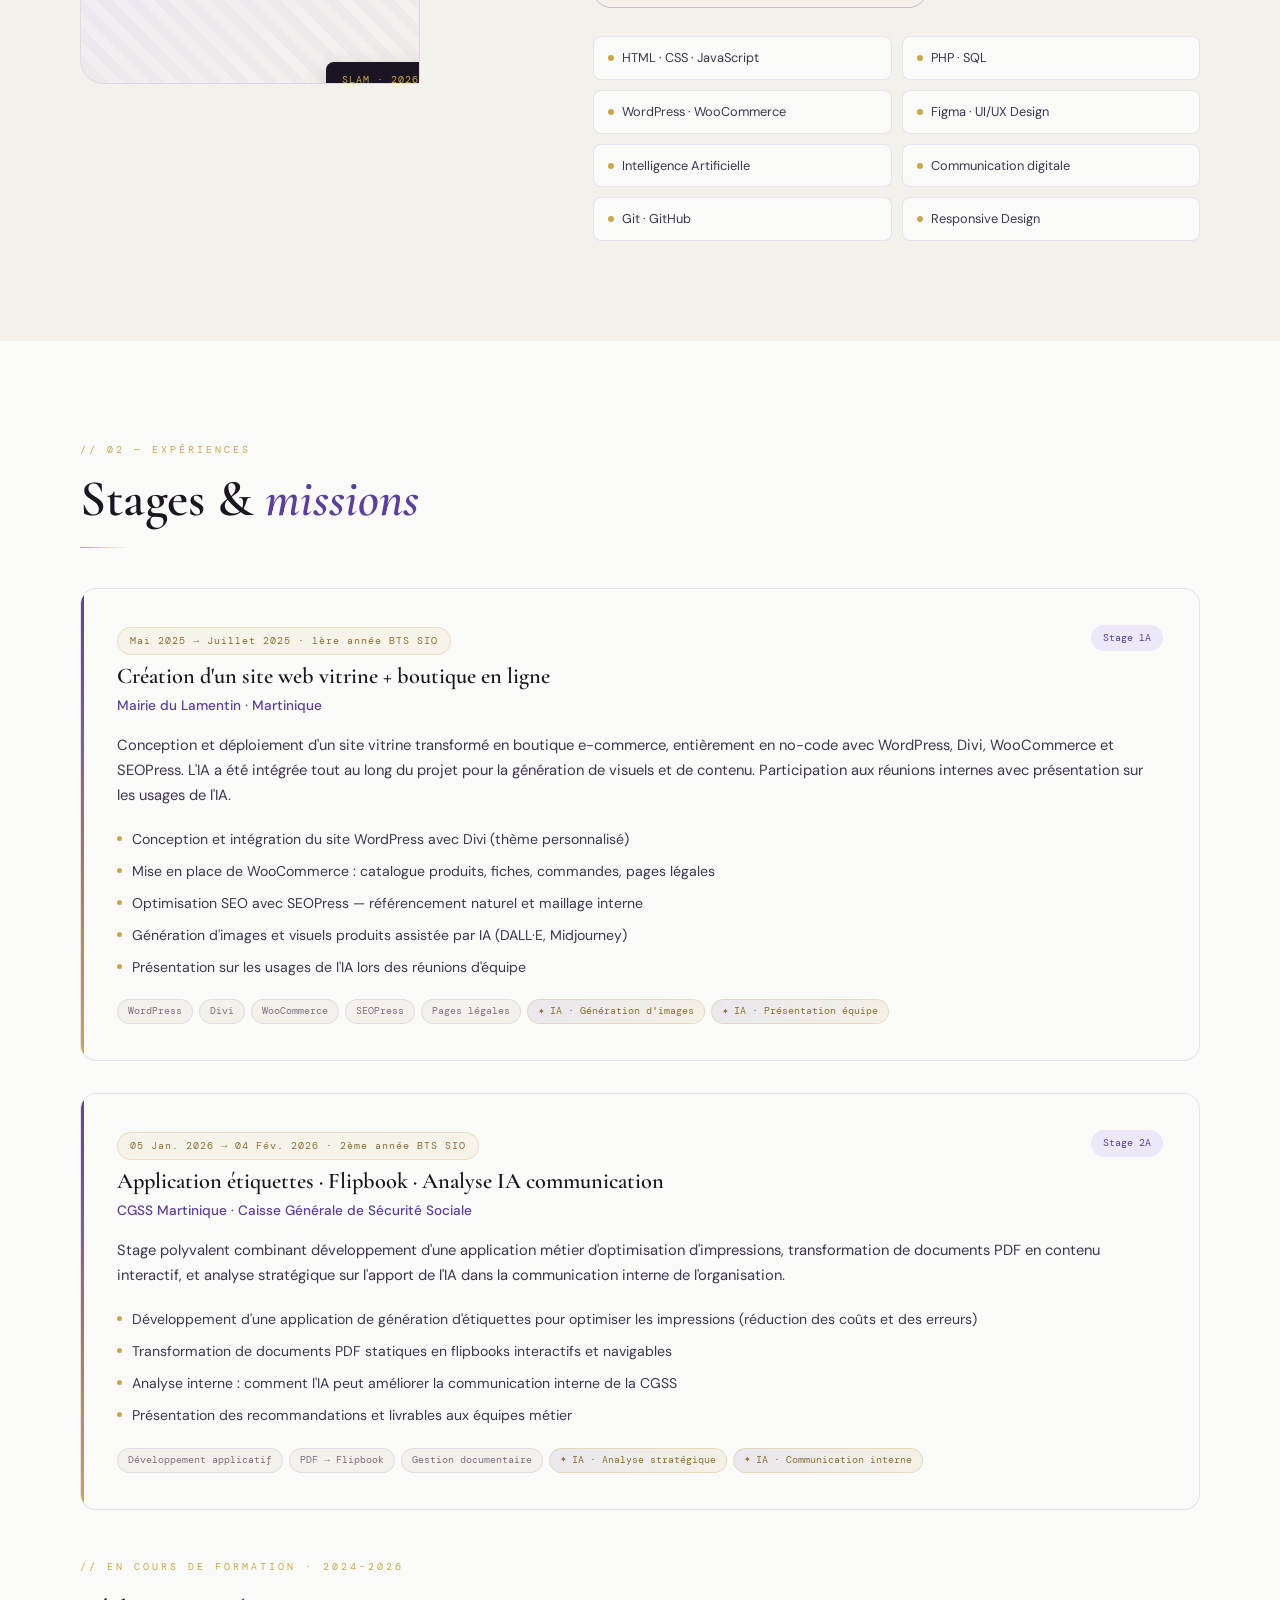
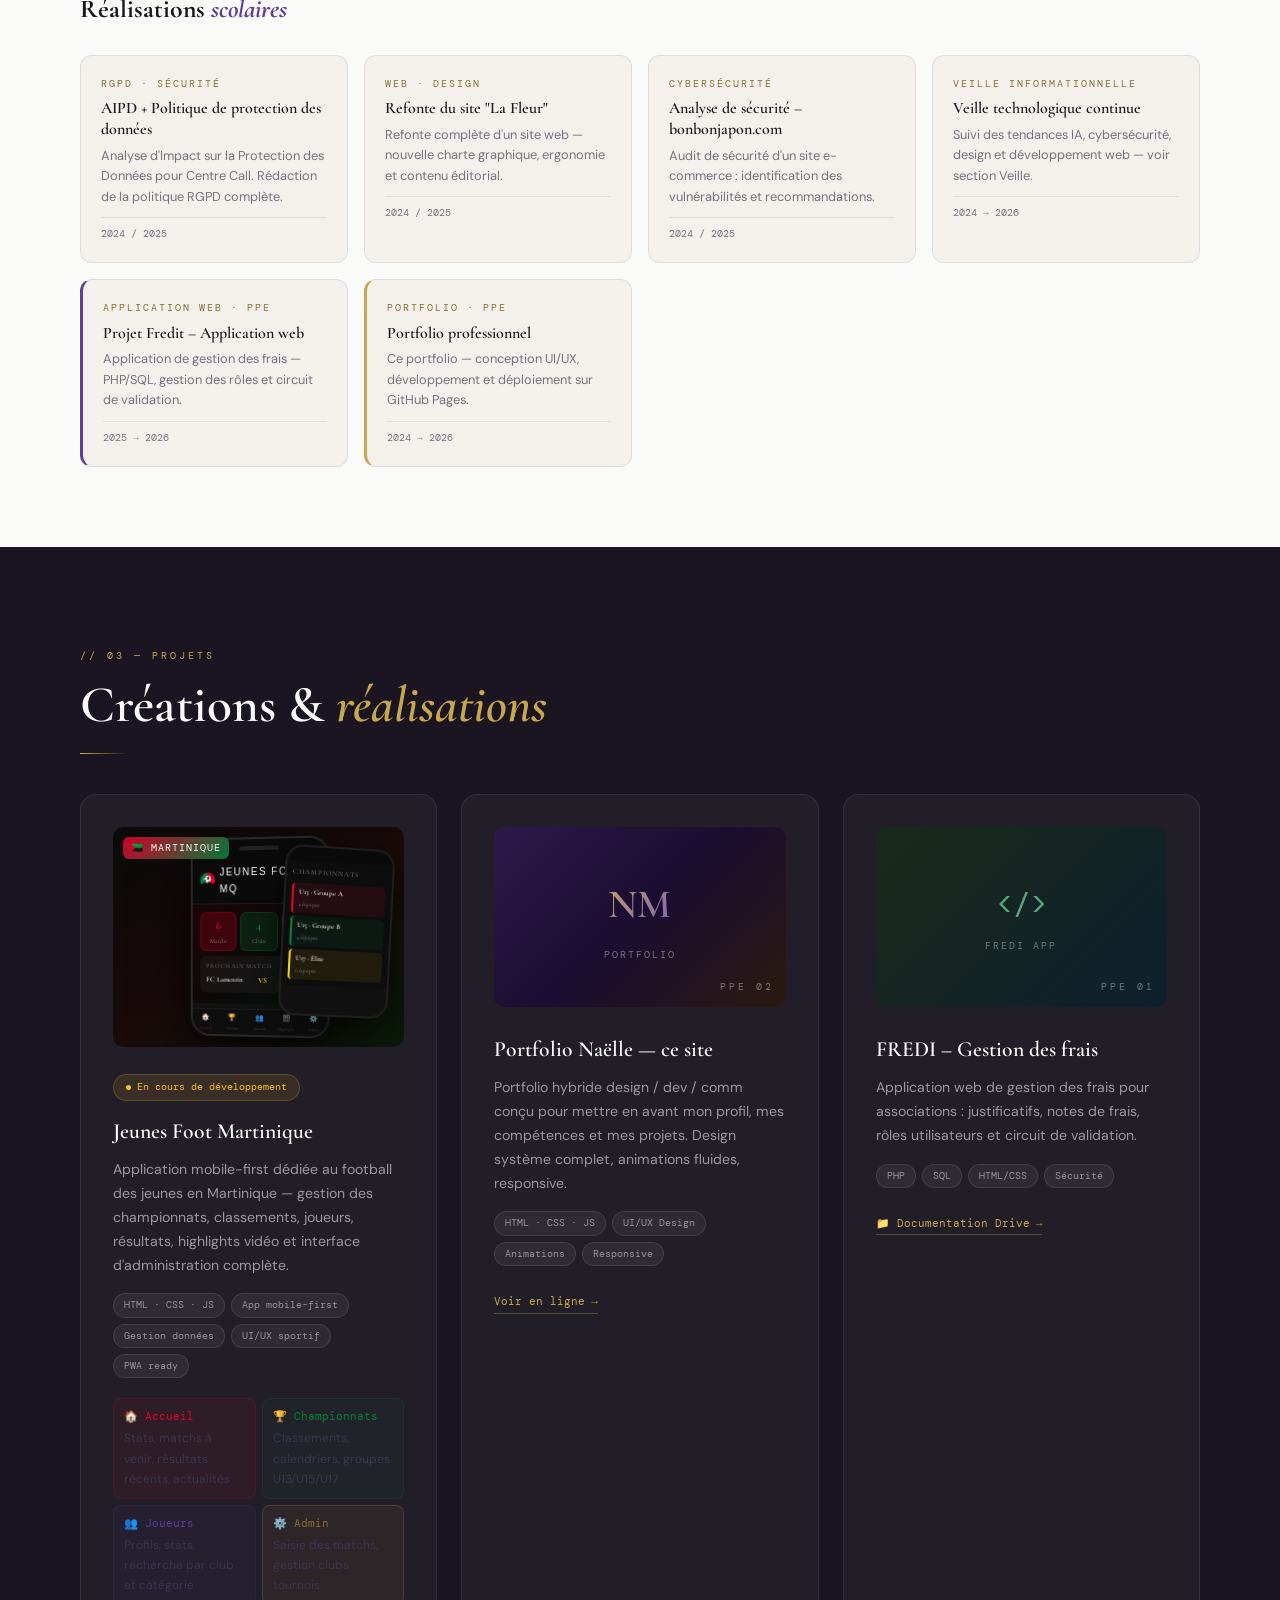
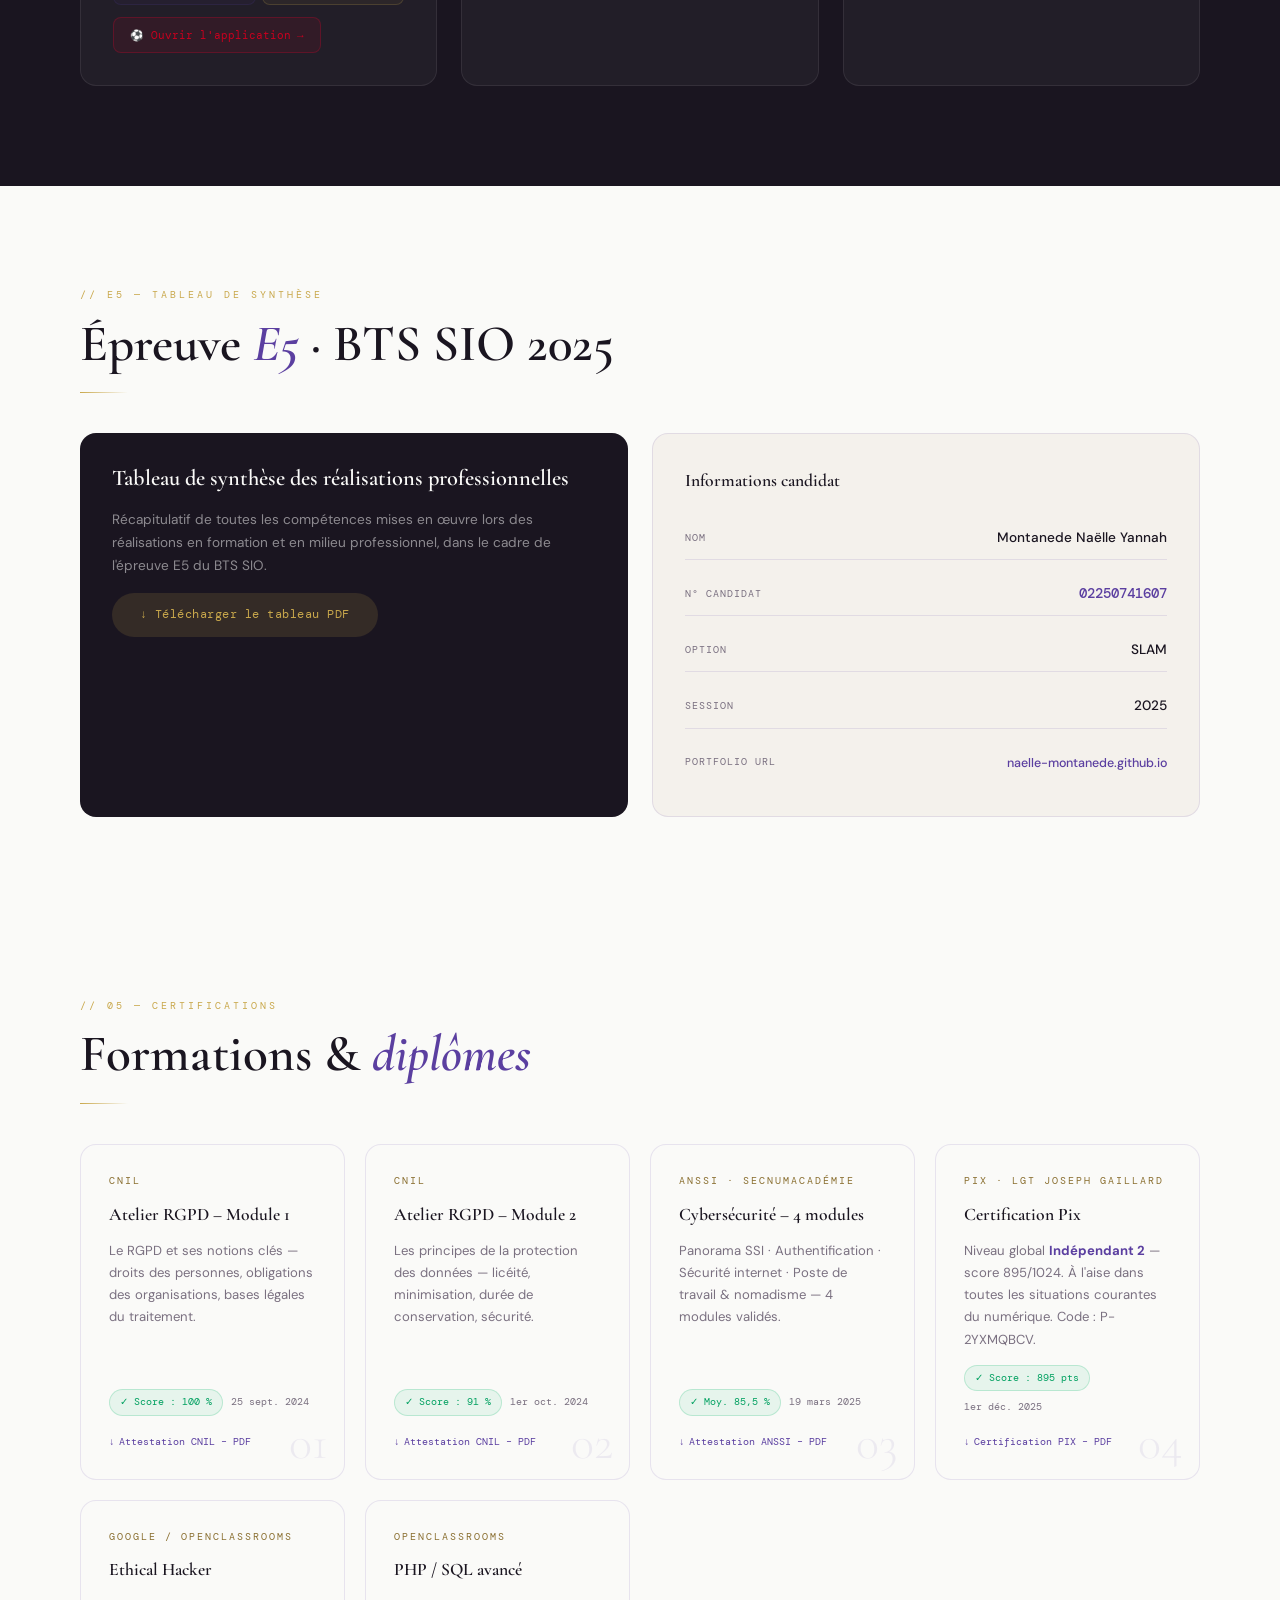
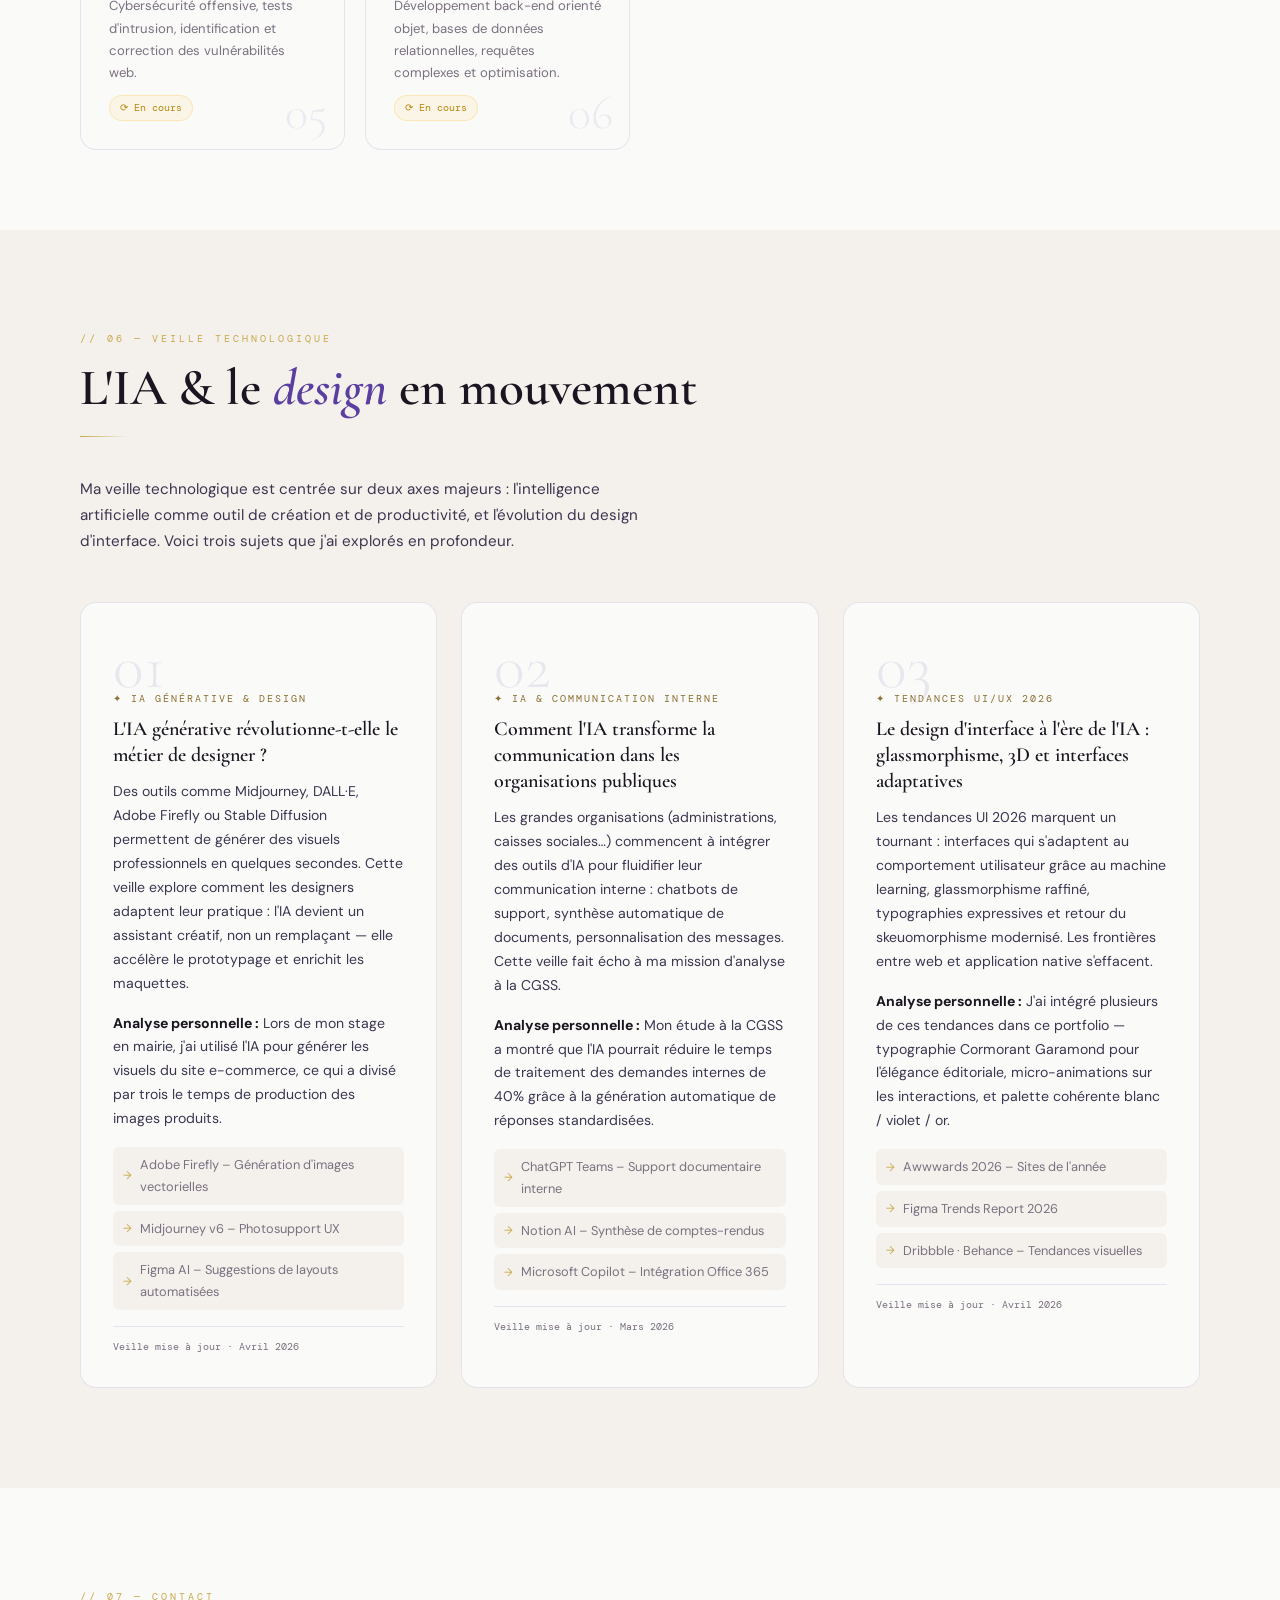
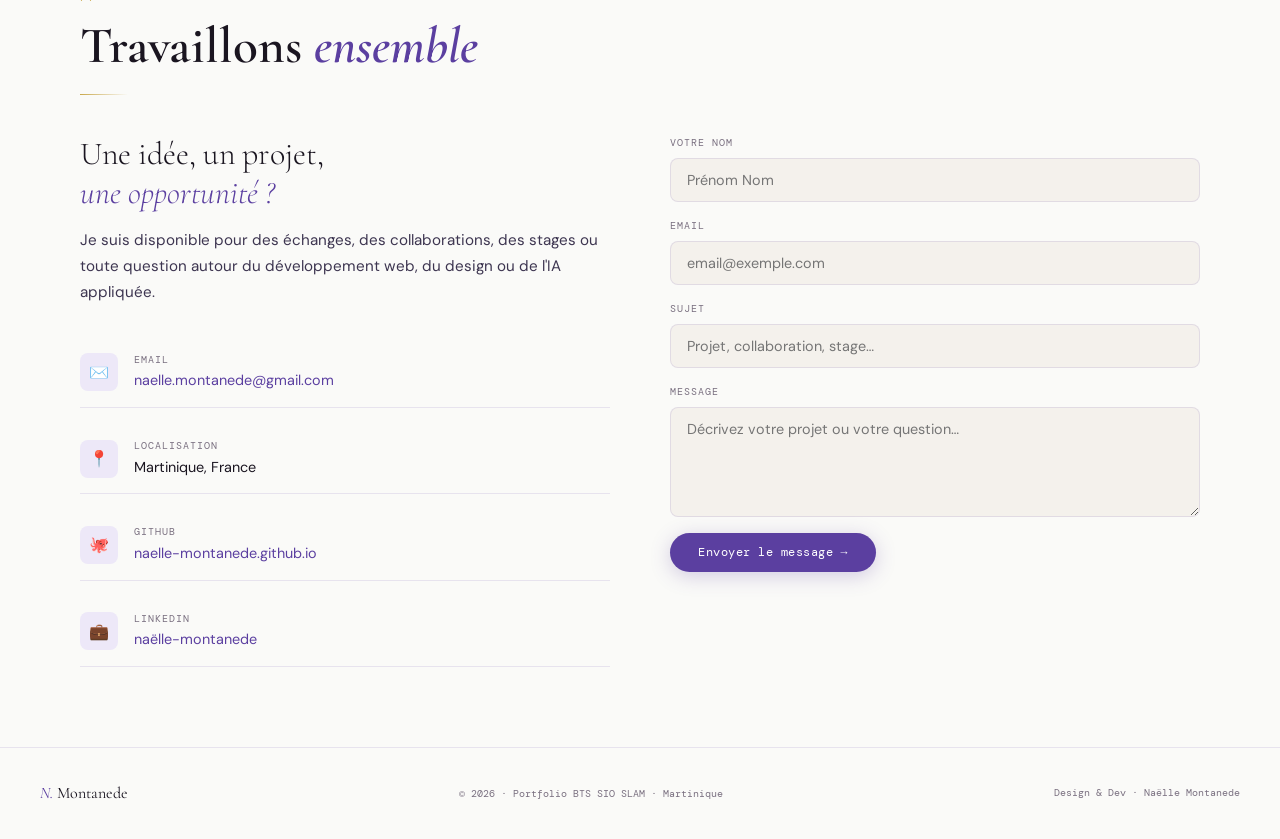
==== commit b768c98a: "Add files via upload" ====
--- a/index.html
+++ b/index.html
@@ -1,460 +1,1494 @@
-<!DOCTYPE html>
-<html lang="fr">
-<head>
-  <meta charset="UTF-8" />
-  <title>Montanede Naëlle – Portfolio</title>
-  <meta name="viewport" content="width=device-width, initial-scale=1.0" />
-  <link rel="stylesheet" href="style.css" />
-</head>
-<body>
-
-  <!-- Fond code rain -->
-  <div id="codeRain"></div>
-
-  <!-- Barre de progression -->
-  <div class="progress-container">
-    <div class="progress-bar" id="progressBar"></div>
-  </div>
-
-  <!-- HEADER / NAV -->
-  <header class="header">
-    <div class="nav-container">
-      <div class="logo">
-        <span class="logo-m">N.</span> Montanede
-      </div>
-
-      <nav class="nav-wrapper">
-        <ul class="nav-links">
-          <li><a href="#profil" class="nav-item active">Profil</a></li>
-          <li><a href="#bts" class="nav-item">BTS SIO</a></li>
-          <li><a href="#projets" class="nav-item">Projets</a></li>
-          <li><a href="#competences" class="nav-item">Compétences</a></li>
-          <li><a href="#experiences" class="nav-item">Expériences</a></li>
-          <li><a href="#certifications" class="nav-item">Certifications</a></li>
-          <li><a href="#synthese" class="nav-item">Tableau / CV</a></li>
-          <li><a href="#veille" class="nav-item">Veille</a></li>
-          <li><a href="#contact" class="nav-item">Contact</a></li>
-        </ul>
-      </nav>
-
-      <div class="system-status">
-        <span class="pulse-icon"></span>
-        <span>System Online</span>
-      </div>
-    </div>
-  </header>
-
-  <!-- HERO -->
-  <main>
-    <section class="section hero-intro" id="top">
-      <h1 class="rgb-title glitch">Montanede Naëlle</h1>
-      <div class="neon-separator"></div>
-      <p class="hero-subtitle">
-        Étudiante BTS SIO SLAM · Front-End · Design & Communication digitale
-      </p>
-      <p class="hero-lang">
-        FR / EN (bientôt) · Portfolio hybride design / dev / comm
-      </p>
-
-      <div id="terminal">
-        <p>> Initialisation du profil Naëlle...</p>
-        <p>> Chargement : Front-End, UI/UX, Communication digitale...</p>
-        <p>> Statut : <span class="terminal-ok">OPÉRATIONNEL</span></p>
-      </div>
-    </section>
-
-    <!-- PROFIL -->
-    <section class="section" id="profil">
-      <h2 class="section-title">01. Profil</h2>
-      <div class="profile-container transparent-mode">
-        <div class="profile-text-block">
-          <p>
-            Je suis <strong>Montanede Naëlle</strong>, étudiante en
-            <strong>BTS SIO option SLAM</strong>, passionnée par le
-            <strong>développement front-end</strong>, le
-            <strong>design d’interface</strong> et la
-            <strong>communication digitale</strong>.
-          </p>
-          <p>
-            Mon objectif : construire un profil <strong>hybride</strong> capable
-            de concevoir des expériences web complètes, de l’interface au code,
-            en passant par l’identité visuelle et le storytelling.
-          </p>
-          <p>
-            Ce portfolio est pensé comme un <strong>laboratoire</strong> :
-            il évoluera avec mes projets, mes compétences et mes inspirations.
-          </p>
-        </div>
-      </div>
-    </section>
-
-    <!-- BTS SIO -->
-    <section class="section" id="bts">
-      <h2 class="section-title">02. BTS SIO – SLAM</h2>
-      <p>
-        BTS Services Informatiques aux Organisations, option
-        <strong>SLAM (Solutions Logicielles et Applications Métiers)</strong>,
-        avec une sensibilité <strong>SISR</strong> pour la culture réseau/système.
-      </p>
-
-      <div id="sio-options">
-        <div class="options-container">
-          <div class="option-card sisr-card">
-            <div class="option-header">
-              <span class="option-tag">SISR</span>
-              <span class="option-icon">🛰️</span>
-            </div>
-            <ul class="option-list">
-              <li>Culture réseau, supervision, sécurité</li>
-              <li>Virtualisation, services, infrastructure</li>
-              <li>Compréhension du contexte technique</li>
-            </ul>
-            <div class="option-status">Référence technique & culture infra</div>
-          </div>
-
-          <div class="option-card slam-card">
-            <div class="option-header">
-              <span class="option-tag">SLAM</span>
-              <span class="option-icon">💻</span>
-            </div>
-            <ul class="option-list">
-              <li>Développement web & applicatif</li>
-              <li>Front-end, back-end, bases de données</li>
-              <li>Projets concrets (PPE, FREDI, etc.)</li>
-            </ul>
-            <div class="option-status">Spécialisation principale</div>
-          </div>
-        </div>
-      </div>
-    </section>
-
-    <!-- PROJETS -->
-    <section class="section" id="projets">
-      <h2 class="section-title">03. Projets</h2>
-      <p>Quelques projets représentatifs (détails dans la page dédiée).</p>
-
-      <div class="projects-grid">
-        <div class="project-card">
-          <h3>FREDI – Gestion des frais</h3>
-          <p>Application web de gestion des frais pour associations (PPE).</p>
-          <p class="project-tags">PHP · SQL · HTML/CSS · Sécurité</p>
-          <a href="projets.html#fredi" class="btn">Voir le projet</a>
-        </div>
-
-        <div class="project-card">
-          <h3>Portfolio Naëlle</h3>
-          <p>Portfolio hybride design / dev / comm, en évolution continue.</p>
-          <p class="project-tags">HTML · CSS · JS · UI/UX</p>
-          <a href="projets.html#portfolio" class="btn">Voir le projet</a>
-        </div>
-
-        <div class="project-card">
-          <h3>Dashboard supervision</h3>
-          <p>Interface de supervision inspirée des environnements cyber / réseau.</p>
-          <p class="project-tags">UI/UX · Maquettage · Front-end</p>
-          <a href="projets.html#supervision" class="btn">Voir le projet</a>
-        </div>
-      </div>
-
-      <div class="projects-more">
-        <a href="projets.html" class="btn btn-outline">Voir tous les projets</a>
-      </div>
-    </section>
-
-    <!-- COMPÉTENCES -->
-    <section class="section" id="competences">
-      <h2 class="section-title">04. Compétences & Logiciels</h2>
-
-      <div class="skills-grid">
-        <div class="skill-card">
-          <h3>Développement</h3>
-          <ul>
-            <li>HTML / CSS / JavaScript</li>
-            <li>PHP / SQL</li>
-            <li>Responsive design</li>
-            <li>Git / GitHub</li>
-          </ul>
-        </div>
-
-        <div class="skill-card">
-          <h3>Design</h3>
-          <ul>
-            <li>Figma, prototypage</li>
-            <li>Design system</li>
-            <li>Micro-interactions</li>
-            <li>Animations & scroll reveal</li>
-          </ul>
-        </div>
-
-        <div class="skill-card">
-          <h3>Communication</h3>
-          <ul>
-            <li>Storytelling</li>
-            <li>Identité visuelle</li>
-            <li>Réseaux sociaux</li>
-            <li>Rédaction web</li>
-          </ul>
-        </div>
-      </div>
-    </section>
-
-    <!-- EXPÉRIENCES / TIMELINE -->
-    <section class="section" id="experiences">
-      <h2 class="section-title">05. Expériences & Stages</h2>
-      <p>Frise chronologique de mes stages et expériences (à compléter).</p>
-
-      <div class="timeline">
-        <div class="timeline-line"></div>
-
-        <div class="timeline-item stage-1">
-          <div class="timeline-dot"></div>
-          <div class="stage-card">
-            <div class="stage-header">
-              <div class="company-logo">
-                <!-- logo placeholder -->
-              </div>
-              <div>
-                <span class="timeline-date">2025 – Stage 1ère année</span>
-                <span class="company-name">Agence web – Placeholder</span>
-              </div>
-            </div>
-            <p>Intégration front-end & UI/UX sur des sites vitrines.</p>
-            <ul class="stage-tags">
-              <li>HTML/CSS</li>
-              <li>Maquettage</li>
-              <li>Collaboration</li>
-            </ul>
-          </div>
-        </div>
-
-        <div class="timeline-item stage-2">
-          <div class="timeline-dot"></div>
-          <div class="stage-card">
-            <div class="stage-header">
-              <div class="company-logo">
-                <!-- logo placeholder -->
-              </div>
-              <div>
-                <span class="timeline-date">2026 – Stage 2ème année</span>
-                <span class="company-name">Entreprise – Placeholder</span>
-              </div>
-            </div>
-            <p>Projet plus complet mêlant développement, design et communication.</p>
-            <ul class="stage-tags">
-              <li>Front-end</li>
-              <li>UI/UX</li>
-              <li>Communication</li>
-            </ul>
-          </div>
-        </div>
-      </div>
-    </section>
-
-    <!-- CERTIFICATIONS -->
-    <section class="section" id="certifications">
-      <h2 class="section-title">06. Certifications & Formations</h2>
-
-      <div class="certifications-grid">
-        <div class="cert-card cert-anssi">
-          <div class="cert-icon">
-            <!-- logo ANSSI -->
-          </div>
-          <span class="cert-provider">ANSSI</span>
-          <div class="cert-info">
-            <h3>SecNumAcadémie</h3>
-            <p>Introduction à la cybersécurité et aux bonnes pratiques.</p>
-          </div>
-          <div class="cert-footer">
-            <span class="status-tag">En cours / Obtenue</span>
-            <a href="#" class="btn-cert-small">Voir PDF</a>
-          </div>
-        </div>
-
-        <div class="cert-card cert-cnil">
-          <div class="cert-icon"></div>
-          <span class="cert-provider">CNIL</span>
-          <div class="cert-info">
-            <h3>RGPD</h3>
-            <p>Fondamentaux de la protection des données personnelles.</p>
-          </div>
-          <div class="cert-footer">
-            <span class="status-tag">En cours / Obtenue</span>
-            <a href="#" class="btn-cert-small">Voir PDF</a>
-          </div>
-        </div>
-
-        <div class="cert-card cert-cisco">
-          <div class="cert-icon"></div>
-          <span class="cert-provider">PIX / Autres</span>
-          <div class="cert-info">
-            <h3>Compétences numériques</h3>
-            <p>Validation de compétences numériques transverses.</p>
-          </div>
-          <div class="cert-footer">
-            <span class="status-tag">En cours / Obtenue</span>
-            <a href="#" class="btn-cert-small">Voir PDF</a>
-          </div>
-        </div>
-      </div>
-    </section>
-
-    <!-- TABLEAU DE SYNTHÈSE / CV -->
-    <section class="section" id="synthese">
-      <h2 class="section-title">07. Tableau de synthèse & CV</h2>
-      <p>
-        Accès rapide à mon <strong>tableau de synthèse</strong> et à mon
-        <strong>CV</strong> (PDF ou lien Drive).
-      </p>
-
-      <div class="synthese-grid">
-        <div class="card">
-          <h3>Tableau de synthèse</h3>
-          <p>Liste des compétences mises en œuvre dans les projets (PPE, stages, etc.).</p>
-          <a href="#" class="btn">Voir le tableau</a>
-        </div>
-        <div class="card">
-          <h3>CV PDF</h3>
-          <p>Version actuelle de mon CV (mise à jour régulière).</p>
-          <a href="#" class="btn btn-outline">Télécharger le CV</a>
-        </div>
-      </div>
-    </section>
-
-    <!-- VEILLE / ARTICLES -->
-    <section class="section" id="veille">
-      <h2 class="section-title">08. Veille & Réflexions</h2>
-      <p>
-        Espace dédié à ma veille : sécurité, design, communication, outils, tendances front-end…
-      </p>
-
-      <div class="grid">
-        <div class="card">
-          <h3>Veille sécurité</h3>
-          <p>Articles, notes et ressources autour de la cybersécurité et des bonnes pratiques.</p>
-        </div>
-        <div class="card">
-          <h3>Veille design</h3>
-          <p>Inspiration UI/UX, micro-interactions, tendances visuelles.</p>
-        </div>
-        <div class="card">
-          <h3>Veille communication</h3>
-          <p>Storytelling, identité de marque, réseaux sociaux.</p>
-        </div>
-      </div>
-    </section>
-
-    <!-- CONTACT -->
-    <section class="section" id="contact">
-      <h2 class="section-title">Contact</h2>
-      <p>Pour un échange, un projet, une opportunité ou une question :</p>
-
-      <div class="contact-grid">
-        <div class="card">
-          <h3>Formulaire</h3>
-          <form class="contact-form">
-            <input type="text" placeholder="Nom" required />
-            <input type="email" placeholder="Email" required />
-            <textarea placeholder="Message" rows="4" required></textarea>
-            <button type="submit" class="btn">Envoyer (non fonctionnel)</button>
-          </form>
-        </div>
-
-        <div class="card">
-          <h3>Liens directs</h3>
-          <ul class="contact-list">
-            <li><strong>Email :</strong> <a href="mailto:naelle.montanede@gmail.com">naelle.montanede@gmail.com</a></li>
-            <li><strong>GitHub :</strong> bientôt</li>
-            <li><strong>LinkedIn :</strong> bientôt</li>
-          </ul>
-        </div>
-      </div>
-    </section>
-  </main>
-
-  <footer class="footer">
-    <p>© 2026 – Montanede Naëlle · Portfolio hybride design / dev / comm</p>
-  </footer>
-
-  <!-- JS INLINE -->
-  <script>
-  // Code rain
-  const codeRain = document.getElementById("codeRain");
-  const chars = "01<>/{}[]+=-;:()#@$%&*";
-  const lines = 40;
-  for (let i = 0; i < lines; i++) {
-    const line = document.createElement("div");
-    line.classList.add("code-line");
-    let text = "";
-    const length = Math.floor(Math.random() * 40) + 10;
-    for (let j = 0; j < length; j++) {
-      text += chars[Math.floor(Math.random() * chars.length)];
-    }
-    line.textContent = text;
-    line.style.left = Math.random() * 100 + "vw";
-    line.style.animationDuration = (Math.random() * 6 + 4) + "s";
-    line.style.animationDelay = Math.random() * 5 + "s";
-    codeRain.appendChild(line);
-  }
-
-  // Scroll reveal
-  const sections = document.querySelectorAll(".section");
-  const projectCards = document.querySelectorAll(".project-card");
-  const skillCards = document.querySelectorAll(".skill-card");
-  const certCards = document.querySelectorAll(".cert-card");
-  const timelineItems = document.querySelectorAll(".timeline-item");
-  const genericCards = document.querySelectorAll(".card");
-
-  function reveal() {
-    const trigger = window.innerHeight - 100;
-
-    sections.forEach(sec => {
-      const top = sec.getBoundingClientRect().top;
-      if (top < trigger) sec.classList.add("active");
-    });
-
-    [projectCards, skillCards, certCards, timelineItems, genericCards].forEach(list => {
-      list.forEach(el => {
-        const top = el.getBoundingClientRect().top;
-        if (top < window.innerHeight - 80) el.classList.add("visible");
-      });
-    });
-  }
-  window.addEventListener("scroll", reveal);
-  reveal();
-
-  // Nav active on scroll
-  const navLinks = document.querySelectorAll(".nav-item");
-  const sectionIds = ["profil","bts","projets","competences","experiences","certifications","synthese","veille","contact"];
-  window.addEventListener("scroll", () => {
-    let current = "";
-    sectionIds.forEach(id => {
-      const section = document.getElementById(id);
-      if (!section) return;
-      const sectionTop = section.offsetTop - 150;
-      if (pageYOffset >= sectionTop) current = id;
-    });
-    navLinks.forEach(link => {
-      link.classList.remove("active");
-      if (link.getAttribute("href") === "#" + current) {
-        link.classList.add("active");
-      }
-    });
-  });
-
-  // Progress bar
-  const progressBar = document.getElementById("progressBar");
-  window.addEventListener("scroll", () => {
-    const scrollTop = window.scrollY;
-    const docHeight = document.body.scrollHeight - window.innerHeight;
-    const progress = (scrollTop / docHeight) * 100;
-    progressBar.style.width = progress + "%";
-  });
-
-  // Form (non fonctionnel)
-  document.querySelector(".contact-form").addEventListener("submit", (e) => {
-    e.preventDefault();
-    alert("Formulaire non encore connecté. Tu pourras brancher un backend plus tard.");
-  });
-  </script>
-</body>
-</html>
+<!DOCTYPE html>
+<html lang="fr">
+<head>
+<meta charset="UTF-8"/>
+<title>Naëlle Montanede – Portfolio BTS SIO SLAM | N° 02250741607</title>
+<meta name="viewport" content="width=device-width,initial-scale=1.0"/>
+<meta name="description" content="Portfolio professionnel de Naëlle Yannah Montanede, étudiante BTS SIO option SLAM en Martinique. Développeuse front-end, UI/UX design, communication digitale et IA. N° candidat 02250741607."/>
+<meta name="author" content="Naëlle Montanede"/>
+<meta name="keywords" content="BTS SIO, SLAM, portfolio, développeuse, Martinique, front-end, UI/UX, WordPress, IA, intelligence artificielle"/>
+<meta property="og:title" content="Naëlle Montanede – Portfolio BTS SIO SLAM"/>
+<meta property="og:description" content="Portfolio professionnel · Développeuse front-end · UI/UX Design · IA · Martinique"/>
+<meta property="og:url" content="https://naelle-montanede.github.io/portfolio-naelle/"/>
+<meta property="og:type" content="website"/>
+<link rel="preconnect" href="https://fonts.googleapis.com"/>
+<link href="https://fonts.googleapis.com/css2?family=Cormorant+Garamond:ital,wght@0,300;0,400;0,600;1,300;1,400&family=DM+Sans:wght@300;400;500&family=DM+Mono:wght@400;500&display=swap" rel="stylesheet"/>
+<style>
+:root{
+  --white:#fafaf8;
+  --off:#f4f1ec;
+  --gold:#c9a84c;
+  --gold-light:#e8d5a0;
+  --gold-dim:#8a6f30;
+  --violet:#5b3fa0;
+  --violet-light:#7c5cc7;
+  --violet-pale:#ede8f8;
+  --ink:#1a1520;
+  --ink2:#3d3550;
+  --muted:#7a7080;
+  --border:rgba(90,63,160,0.12);
+  --border-g:rgba(201,168,76,0.25);
+  --ff-display:'Cormorant Garamond',serif;
+  --ff-body:'DM Sans',sans-serif;
+  --ff-mono:'DM Mono',monospace;
+}
+*,*::before,*::after{box-sizing:border-box;margin:0;padding:0}
+html{scroll-behavior:smooth;scroll-padding-top:72px}
+body{
+  background:var(--white);
+  color:var(--ink);
+  font-family:var(--ff-body);
+  font-size:16px;
+  line-height:1.7;
+  overflow-x:hidden;
+}
+
+/* CURSOR */
+.cursor{
+  width:10px;height:10px;
+  background:var(--gold);
+  border-radius:50%;
+  position:fixed;top:0;left:0;
+  pointer-events:none;z-index:9999;
+  transition:transform 0.15s ease,opacity 0.2s;
+  mix-blend-mode:multiply;
+}
+.cursor-ring{
+  width:36px;height:36px;
+  border:1px solid var(--violet);
+  border-radius:50%;
+  position:fixed;top:0;left:0;
+  pointer-events:none;z-index:9998;
+  transition:transform 0.35s ease,width 0.3s,height 0.3s,opacity 0.2s;
+  opacity:0.5;
+}
+
+/* PROGRESS */
+#prog{
+  position:fixed;top:0;left:0;height:2px;width:0%;
+  background:linear-gradient(90deg,var(--violet),var(--gold));
+  z-index:9997;transition:width 0.1s;
+}
+
+/* NAV */
+header{
+  position:fixed;top:0;left:0;width:100%;
+  z-index:1000;
+  background:rgba(250,250,248,0.92);
+  backdrop-filter:blur(18px);
+  border-bottom:1px solid var(--border);
+}
+.nav-inner{
+  max-width:1200px;margin:0 auto;
+  padding:0 40px;height:70px;
+  display:flex;align-items:center;gap:32px;
+}
+.logo{
+  font-family:var(--ff-display);
+  font-size:1.3rem;font-weight:600;
+  color:var(--ink);text-decoration:none;
+  letter-spacing:0.5px;white-space:nowrap;
+}
+.logo em{color:var(--violet);font-style:italic;}
+nav.main-nav{flex:1;}
+.nav-links{
+  list-style:none;display:flex;gap:2px;flex-wrap:wrap;
+}
+.nav-links a{
+  text-decoration:none;
+  font-family:var(--ff-mono);font-size:0.68rem;
+  letter-spacing:0.5px;
+  color:var(--muted);
+  padding:6px 12px;border-radius:100px;
+  transition:all 0.2s;
+}
+.nav-links a:hover,.nav-links a.active{
+  color:var(--violet);
+  background:var(--violet-pale);
+}
+.nav-badge{
+  font-family:var(--ff-mono);font-size:0.62rem;
+  color:var(--gold-dim);
+  border:1px solid var(--border-g);
+  padding:4px 12px;border-radius:100px;
+  white-space:nowrap;
+}
+/* Hamburger */
+.ham{
+  display:none;flex-direction:column;gap:5px;
+  background:none;border:none;cursor:pointer;padding:6px;
+}
+.ham span{display:block;width:20px;height:1.5px;background:var(--ink);transition:all 0.3s;}
+.ham.open span:nth-child(1){transform:rotate(45deg) translate(4.5px,4.5px);}
+.ham.open span:nth-child(2){opacity:0;}
+.ham.open span:nth-child(3){transform:rotate(-45deg) translate(4.5px,-4.5px);}
+.mobile-menu{
+  display:none;position:fixed;top:70px;left:0;right:0;
+  background:rgba(250,250,248,0.98);backdrop-filter:blur(20px);
+  border-bottom:1px solid var(--border);
+  padding:20px 40px;flex-direction:column;gap:4px;z-index:999;
+}
+.mobile-menu.open{display:flex;}
+.mobile-menu a{
+  text-decoration:none;font-family:var(--ff-mono);font-size:0.78rem;
+  color:var(--muted);padding:10px 0;
+  border-bottom:1px solid var(--border);
+  transition:color 0.2s;
+}
+.mobile-menu a:hover{color:var(--violet);}
+
+/* SECTIONS */
+section{
+  max-width:1200px;margin:0 auto;
+  padding:100px 40px 80px;
+}
+.reveal{
+  opacity:0;transform:translateY(28px);
+  transition:opacity 0.75s ease,transform 0.75s ease;
+}
+.reveal.in{opacity:1;transform:none;}
+
+/* LABELS */
+.eyebrow{
+  font-family:var(--ff-mono);font-size:0.65rem;
+  letter-spacing:3px;text-transform:uppercase;
+  color:var(--gold);display:block;margin-bottom:12px;
+}
+h2.sec-h{
+  font-family:var(--ff-display);
+  font-size:clamp(2rem,5vw,3.2rem);
+  font-weight:600;color:var(--ink);
+  line-height:1.1;margin-bottom:8px;
+}
+h2.sec-h em{color:var(--violet);font-style:italic;}
+.rule{
+  width:48px;height:1px;
+  background:linear-gradient(90deg,var(--gold),transparent);
+  margin:20px 0 40px;
+}
+
+/* ===================== HERO ===================== */
+#hero{
+  min-height:100vh;
+  display:flex;flex-direction:column;
+  justify-content:center;
+  max-width:100%;
+  padding:0 8vw;
+  position:relative;overflow:hidden;
+}
+.hero-bg{
+  position:absolute;inset:0;pointer-events:none;z-index:0;
+  background:
+    radial-gradient(ellipse 60% 50% at 80% 40%, rgba(91,63,160,0.07) 0%, transparent 70%),
+    radial-gradient(ellipse 40% 60% at 10% 70%, rgba(201,168,76,0.06) 0%, transparent 60%);
+}
+.hero-grid-lines{
+  position:absolute;inset:0;pointer-events:none;z-index:0;
+  background-image:
+    linear-gradient(rgba(91,63,160,0.04) 1px,transparent 1px),
+    linear-gradient(90deg,rgba(91,63,160,0.04) 1px,transparent 1px);
+  background-size:60px 60px;
+}
+.hero-content{position:relative;z-index:1;max-width:900px;}
+.hero-tag{
+  display:inline-flex;align-items:center;gap:8px;
+  font-family:var(--ff-mono);font-size:0.7rem;
+  color:var(--gold-dim);
+  border:1px solid var(--border-g);
+  background:rgba(201,168,76,0.05);
+  padding:6px 16px;border-radius:100px;
+  margin-bottom:32px;
+  animation:fadeUp 0.8s 0.1s both;
+}
+.hero-tag::before{content:'';width:6px;height:6px;background:var(--gold);border-radius:50%;}
+h1.hero-name{
+  font-family:var(--ff-display);
+  font-size:clamp(3.5rem,10vw,8rem);
+  font-weight:300;line-height:0.92;
+  letter-spacing:-2px;color:var(--ink);
+  margin-bottom:4px;
+  animation:fadeUp 0.9s 0.2s both;
+}
+h1.hero-name strong{
+  font-weight:600;
+  background:linear-gradient(135deg,var(--violet) 0%,var(--gold) 100%);
+  -webkit-background-clip:text;-webkit-text-fill-color:transparent;background-clip:text;
+}
+.hero-role{
+  font-family:var(--ff-display);font-style:italic;
+  font-size:clamp(1.2rem,3vw,2rem);
+  color:var(--muted);font-weight:300;
+  margin:16px 0 32px;
+  animation:fadeUp 0.9s 0.3s both;
+}
+.hero-desc{
+  max-width:540px;
+  font-size:1rem;color:var(--ink2);
+  margin-bottom:40px;line-height:1.8;
+  animation:fadeUp 0.9s 0.4s both;
+}
+.hero-actions{
+  display:flex;gap:14px;flex-wrap:wrap;
+  animation:fadeUp 0.9s 0.5s both;
+}
+.btn{
+  display:inline-flex;align-items:center;gap:8px;
+  padding:12px 28px;border-radius:100px;
+  font-family:var(--ff-mono);font-size:0.72rem;
+  letter-spacing:0.5px;text-decoration:none;
+  cursor:pointer;border:none;transition:all 0.25s;
+}
+.btn-primary{
+  background:var(--violet);color:#fff;
+  box-shadow:0 4px 20px rgba(91,63,160,0.25);
+}
+.btn-primary:hover{background:var(--violet-light);transform:translateY(-2px);box-shadow:0 8px 30px rgba(91,63,160,0.35);}
+.btn-outline{
+  background:transparent;color:var(--violet);
+  border:1px solid rgba(91,63,160,0.3);
+}
+.btn-outline:hover{background:var(--violet-pale);border-color:var(--violet);transform:translateY(-2px);}
+.hero-stats{
+  display:flex;gap:40px;margin-top:60px;
+  padding-top:40px;border-top:1px solid var(--border);
+  animation:fadeUp 0.9s 0.6s both;
+}
+.stat-item{}
+.stat-num{
+  font-family:var(--ff-display);font-size:2.5rem;font-weight:600;
+  background:linear-gradient(135deg,var(--violet),var(--gold));
+  -webkit-background-clip:text;-webkit-text-fill-color:transparent;background-clip:text;
+  line-height:1;display:block;
+}
+.stat-label{font-size:0.78rem;color:var(--muted);margin-top:4px;font-family:var(--ff-mono);}
+.hero-scroll-hint{
+  position:absolute;bottom:36px;left:8vw;
+  display:flex;align-items:center;gap:12px;
+  font-family:var(--ff-mono);font-size:0.6rem;
+  letter-spacing:2px;text-transform:uppercase;color:var(--muted);
+  animation:fadeUp 1s 0.8s both;
+}
+.scroll-line{width:40px;height:1px;background:var(--gold);opacity:0.5;}
+
+@keyframes fadeUp{from{opacity:0;transform:translateY(20px)}to{opacity:1;transform:none}}
+
+/* AI PARTICLES */
+#particles{position:absolute;inset:0;pointer-events:none;z-index:0;overflow:hidden;}
+.particle{
+  position:absolute;border-radius:50%;
+  animation:float linear infinite;
+  opacity:0;
+}
+@keyframes float{
+  0%{transform:translateY(100vh) rotate(0deg);opacity:0}
+  10%{opacity:1}
+  90%{opacity:0.4}
+  100%{transform:translateY(-10vh) rotate(360deg);opacity:0}
+}
+
+/* ===================== ABOUT ===================== */
+#about{background:var(--off);max-width:100%;padding:100px 0;}
+#about .inner{max-width:1200px;margin:0 auto;padding:0 40px;}
+.about-grid{display:grid;grid-template-columns:1fr 1.4fr;gap:80px;align-items:start;}
+.about-visual{position:relative;}
+.about-photo-frame{
+  width:100%;aspect-ratio:3/4;max-width:340px;
+  background:linear-gradient(145deg,var(--violet-pale) 0%,var(--off) 100%);
+  border-radius:2px 24px 2px 24px;
+  border:1px solid var(--border);
+  display:flex;flex-direction:column;
+  align-items:center;justify-content:center;
+  position:relative;overflow:hidden;
+}
+.about-photo-frame::before{
+  content:'';position:absolute;inset:0;
+  background:
+    repeating-linear-gradient(45deg,transparent,transparent 10px,rgba(91,63,160,0.03) 10px,rgba(91,63,160,0.03) 20px);
+}
+.about-initials{
+  font-family:var(--ff-display);font-size:6rem;font-weight:600;
+  color:var(--violet);opacity:0.15;position:absolute;
+}
+.about-monogram{
+  font-family:var(--ff-display);font-size:4rem;font-weight:300;
+  color:var(--violet);z-index:1;letter-spacing:-2px;
+}
+.about-badge{
+  position:absolute;bottom:-16px;right:-16px;
+  background:var(--ink);color:var(--gold);
+  font-family:var(--ff-mono);font-size:0.62rem;letter-spacing:1px;
+  padding:10px 16px;border-radius:8px;
+  box-shadow:0 8px 24px rgba(0,0,0,0.15);
+}
+.about-text h3{
+  font-family:var(--ff-display);font-size:1.8rem;font-weight:600;
+  color:var(--ink);margin-bottom:16px;line-height:1.2;
+}
+.about-text p{color:var(--ink2);margin-bottom:16px;font-size:0.96rem;}
+.skills-grid{
+  display:grid;grid-template-columns:1fr 1fr;gap:10px;
+  margin-top:28px;
+}
+.skill-pill{
+  display:flex;align-items:center;gap:8px;
+  padding:10px 14px;
+  background:var(--white);border:1px solid var(--border);
+  border-radius:8px;
+  font-size:0.8rem;color:var(--ink2);
+  transition:all 0.2s;
+}
+.skill-pill:hover{border-color:var(--violet);color:var(--violet);background:var(--violet-pale);}
+.skill-pill::before{content:'';width:6px;height:6px;background:var(--gold);border-radius:50%;flex-shrink:0;}
+
+/* ===================== EXPERIENCES ===================== */
+.exp-stack{display:flex;flex-direction:column;gap:32px;}
+.exp-card{
+  background:var(--white);
+  border:1px solid var(--border);
+  border-radius:16px;padding:36px;
+  position:relative;overflow:hidden;
+  transition:all 0.3s;
+}
+.exp-card::before{
+  content:'';position:absolute;
+  left:0;top:0;bottom:0;width:3px;
+  background:linear-gradient(to bottom,var(--violet),var(--gold));
+}
+.exp-card:hover{
+  border-color:rgba(91,63,160,0.25);
+  box-shadow:0 12px 40px rgba(91,63,160,0.08);
+  transform:translateX(4px);
+}
+.exp-header{display:flex;justify-content:space-between;align-items:flex-start;margin-bottom:16px;flex-wrap:wrap;gap:12px;}
+.exp-meta{}
+.exp-period{
+  font-family:var(--ff-mono);font-size:0.65rem;
+  color:var(--gold-dim);letter-spacing:1px;
+  background:rgba(201,168,76,0.08);border:1px solid var(--border-g);
+  padding:4px 12px;border-radius:100px;display:inline-block;margin-bottom:8px;
+}
+.exp-card h3{font-family:var(--ff-display);font-size:1.4rem;font-weight:600;color:var(--ink);line-height:1.2;}
+.exp-card .company{font-size:0.85rem;color:var(--violet);margin-top:4px;font-weight:500;}
+.exp-badge{
+  font-family:var(--ff-mono);font-size:0.6rem;
+  padding:5px 12px;border-radius:100px;
+  background:var(--violet-pale);color:var(--violet);
+  white-space:nowrap;align-self:flex-start;
+}
+.exp-desc{color:var(--ink2);font-size:0.92rem;margin-bottom:20px;}
+.mission-list{list-style:none;display:flex;flex-direction:column;gap:8px;}
+.mission-list li{
+  display:flex;align-items:flex-start;gap:10px;
+  font-size:0.88rem;color:var(--ink2);
+}
+.mission-list li::before{
+  content:'';width:5px;height:5px;
+  background:var(--gold);border-radius:50%;
+  flex-shrink:0;margin-top:8px;
+}
+.exp-tags{display:flex;flex-wrap:wrap;gap:6px;margin-top:20px;}
+.etag{
+  font-family:var(--ff-mono);font-size:0.62rem;
+  padding:3px 10px;border-radius:100px;
+  background:var(--off);border:1px solid var(--border);
+  color:var(--muted);
+}
+.ai-badge{
+  display:inline-flex;align-items:center;gap:5px;
+  font-family:var(--ff-mono);font-size:0.62rem;
+  background:linear-gradient(135deg,rgba(91,63,160,0.1),rgba(201,168,76,0.1));
+  border:1px solid rgba(201,168,76,0.3);
+  color:var(--gold-dim);padding:3px 10px;border-radius:100px;
+}
+.ai-badge::before{content:'✦';font-size:8px;}
+
+/* ===================== PROJECTS ===================== */
+#projets{background:var(--ink);max-width:100%;padding:100px 0;}
+#projets .inner{max-width:1200px;margin:0 auto;padding:0 40px;}
+#projets .eyebrow{color:var(--gold);}
+#projets h2.sec-h{color:var(--white);}
+#projets h2.sec-h em{color:var(--gold);}
+.proj-grid{display:grid;grid-template-columns:repeat(auto-fit,minmax(320px,1fr));gap:24px;margin-top:40px;}
+.proj-card{
+  background:rgba(255,255,255,0.04);
+  border:1px solid rgba(255,255,255,0.08);
+  border-radius:16px;padding:32px;
+  transition:all 0.3s;position:relative;overflow:hidden;
+}
+.proj-card::after{
+  content:'';position:absolute;
+  top:0;left:0;right:0;height:1px;
+  background:linear-gradient(90deg,transparent,var(--gold),transparent);
+  opacity:0;transition:opacity 0.3s;
+}
+.proj-card:hover::after{opacity:1;}
+.proj-card:hover{
+  background:rgba(255,255,255,0.07);
+  border-color:rgba(201,168,76,0.2);
+  transform:translateY(-6px);
+  box-shadow:0 20px 50px rgba(0,0,0,0.3);
+}
+.proj-visual{
+  width:100%;height:180px;border-radius:10px;
+  margin-bottom:24px;
+  display:flex;align-items:center;justify-content:center;
+  font-family:var(--ff-display);font-size:3rem;
+  position:relative;overflow:hidden;
+}
+.proj-visual-foot{
+  background:linear-gradient(135deg,#1a2a3a 0%,#0f3d2e 100%);
+  color:#4ade80;
+}
+.proj-visual-inner{
+  position:absolute;inset:0;
+  display:flex;align-items:center;justify-content:center;
+  flex-direction:column;gap:8px;
+}
+.proj-visual-label{
+  font-family:var(--ff-mono);font-size:0.6rem;
+  letter-spacing:3px;text-transform:uppercase;
+  color:rgba(255,255,255,0.4);
+  position:absolute;bottom:12px;right:12px;
+}
+.proj-status{
+  display:inline-flex;align-items:center;gap:6px;
+  font-family:var(--ff-mono);font-size:0.62rem;
+  padding:4px 12px;border-radius:100px;margin-bottom:12px;
+}
+.proj-status.wip{background:rgba(251,191,36,0.1);color:#fbbf24;border:1px solid rgba(251,191,36,0.2);}
+.proj-status.wip::before{content:'';width:5px;height:5px;background:#fbbf24;border-radius:50%;animation:pulse 1.5s infinite;}
+.proj-card h3{font-family:var(--ff-display);font-size:1.35rem;font-weight:600;color:var(--white);margin-bottom:8px;}
+.proj-card p{font-size:0.88rem;color:rgba(255,255,255,0.55);margin-bottom:16px;line-height:1.7;}
+.proj-techs{display:flex;flex-wrap:wrap;gap:6px;margin-bottom:20px;}
+.ptech{
+  font-family:var(--ff-mono);font-size:0.6rem;
+  padding:3px 10px;border-radius:100px;
+  background:rgba(255,255,255,0.06);
+  border:1px solid rgba(255,255,255,0.1);
+  color:rgba(255,255,255,0.5);
+}
+.proj-link{
+  display:inline-flex;align-items:center;gap:6px;
+  font-family:var(--ff-mono);font-size:0.68rem;
+  color:var(--gold);text-decoration:none;
+  border-bottom:1px solid rgba(201,168,76,0.3);
+  padding-bottom:2px;transition:all 0.2s;
+}
+.proj-link:hover{color:var(--gold-light);border-color:var(--gold-light);}
+.proj-link::after{content:'→';}
+
+/* ===================== CERTIFICATIONS ===================== */
+.cert-grid{display:grid;grid-template-columns:repeat(auto-fit,minmax(240px,1fr));gap:20px;margin-top:40px;}
+.cert-card{
+  background:var(--white);border:1px solid var(--border);
+  border-radius:16px;padding:28px;
+  transition:all 0.3s;position:relative;
+  display:flex;flex-direction:column;gap:10px;
+}
+.cert-card:hover{
+  border-color:rgba(201,168,76,0.4);
+  box-shadow:0 8px 30px rgba(201,168,76,0.08);
+  transform:translateY(-4px);
+}
+.cert-org{
+  font-family:var(--ff-mono);font-size:0.62rem;
+  letter-spacing:2px;text-transform:uppercase;color:var(--gold-dim);
+}
+.cert-card h3{font-family:var(--ff-display);font-size:1.1rem;font-weight:600;color:var(--ink);}
+.cert-card p{font-size:0.82rem;color:var(--muted);flex:1;}
+.cert-status{
+  display:inline-flex;align-items:center;gap:6px;
+  font-family:var(--ff-mono);font-size:0.6rem;
+  padding:4px 10px;border-radius:100px;align-self:flex-start;
+}
+.cert-done{background:rgba(0,180,100,0.08);color:#00a060;border:1px solid rgba(0,180,100,0.2);}
+.cert-done::before{content:'✓ ';}
+.cert-num{
+  font-family:var(--ff-display);font-size:3rem;font-weight:300;
+  color:var(--violet);opacity:0.08;
+  position:absolute;bottom:12px;right:16px;line-height:1;
+}
+.cert-pdf-link{
+  display:inline-flex;align-items:center;gap:4px;
+  font-family:var(--ff-mono);font-size:0.62rem;
+  color:var(--violet);text-decoration:none;
+  transition:color 0.2s;margin-top:4px;
+}
+.cert-pdf-link:hover{color:var(--violet-light);}
+.cert-pdf-link::before{content:'↓ ';}
+
+/* ===================== VEILLE ===================== */
+#veille{background:var(--off);max-width:100%;padding:100px 0;}
+#veille .inner{max-width:1200px;margin:0 auto;padding:0 40px;}
+.veille-intro{max-width:580px;color:var(--ink2);margin-bottom:48px;font-size:0.95rem;}
+.veille-grid{display:grid;grid-template-columns:repeat(auto-fit,minmax(300px,1fr));gap:24px;}
+.veille-card{
+  background:var(--white);border:1px solid var(--border);
+  border-radius:16px;padding:32px;
+  transition:all 0.3s;
+}
+.veille-card:hover{
+  border-color:rgba(91,63,160,0.2);
+  box-shadow:0 8px 30px rgba(91,63,160,0.06);
+  transform:translateY(-4px);
+}
+.veille-num{
+  font-family:var(--ff-display);font-size:4rem;font-weight:300;
+  color:var(--violet);opacity:0.1;line-height:1;margin-bottom:-8px;
+}
+.veille-cat{
+  font-family:var(--ff-mono);font-size:0.62rem;
+  letter-spacing:2px;text-transform:uppercase;
+  color:var(--gold-dim);margin-bottom:8px;display:block;
+}
+.veille-card h3{
+  font-family:var(--ff-display);font-size:1.25rem;font-weight:600;
+  color:var(--ink);margin-bottom:12px;line-height:1.3;
+}
+.veille-card p{font-size:0.88rem;color:var(--ink2);margin-bottom:16px;line-height:1.7;}
+.veille-sources{display:flex;flex-direction:column;gap:6px;}
+.vsource{
+  display:flex;align-items:center;gap:8px;
+  font-size:0.8rem;color:var(--muted);
+  padding:7px 10px;
+  background:var(--off);border-radius:6px;
+}
+.vsource::before{content:'→';color:var(--gold);font-size:0.7rem;}
+.veille-date{
+  font-family:var(--ff-mono);font-size:0.6rem;
+  color:var(--muted);margin-top:16px;display:block;
+  border-top:1px solid var(--border);padding-top:12px;
+}
+
+/* ===================== CONTACT ===================== */
+.contact-wrap{
+  display:grid;grid-template-columns:1fr 1fr;gap:60px;align-items:start;
+}
+.contact-intro{}
+.contact-intro h3{
+  font-family:var(--ff-display);font-size:2rem;font-weight:300;
+  color:var(--ink);margin-bottom:16px;line-height:1.2;
+}
+.contact-intro h3 em{color:var(--violet);font-style:italic;}
+.contact-intro p{color:var(--ink2);font-size:0.95rem;margin-bottom:32px;}
+.contact-rows{display:flex;flex-direction:column;gap:16px;}
+.c-row{
+  display:flex;align-items:center;gap:16px;
+  padding:14px 0;border-bottom:1px solid var(--border);
+}
+.c-icon{
+  width:38px;height:38px;border-radius:8px;
+  background:var(--violet-pale);
+  display:flex;align-items:center;justify-content:center;
+  font-size:16px;flex-shrink:0;
+}
+.c-label{font-family:var(--ff-mono);font-size:0.62rem;letter-spacing:1px;text-transform:uppercase;color:var(--muted);}
+.c-val{font-size:0.9rem;color:var(--ink);}
+.c-val a{color:var(--violet);text-decoration:none;}
+.c-val a:hover{text-decoration:underline;}
+/* Form */
+.contact-form{display:flex;flex-direction:column;gap:16px;}
+.fgroup{display:flex;flex-direction:column;gap:6px;}
+.fgroup label{font-family:var(--ff-mono);font-size:0.62rem;letter-spacing:1px;text-transform:uppercase;color:var(--muted);}
+.fgroup input,.fgroup textarea{
+  background:var(--off);border:1px solid var(--border);
+  border-radius:8px;padding:12px 16px;
+  font-family:var(--ff-body);font-size:0.9rem;
+  color:var(--ink);outline:none;
+  transition:border-color 0.2s,box-shadow 0.2s;
+}
+.fgroup input:focus,.fgroup textarea:focus{
+  border-color:var(--violet);
+  box-shadow:0 0 0 3px rgba(91,63,160,0.08);
+}
+.fgroup textarea{resize:vertical;min-height:110px;}
+.form-msg{
+  font-family:var(--ff-mono);font-size:0.72rem;
+  padding:10px 14px;border-radius:8px;display:none;margin-top:4px;
+}
+.form-msg.ok{background:rgba(0,180,100,0.07);color:#00a060;border:1px solid rgba(0,180,100,0.2);display:block;}
+.form-msg.err{background:rgba(200,50,50,0.07);color:#c83232;border:1px solid rgba(200,50,50,0.2);display:block;}
+
+/* FOOTER */
+footer{
+  border-top:1px solid var(--border);
+  padding:32px 40px;
+  display:flex;justify-content:space-between;align-items:center;
+  font-family:var(--ff-mono);font-size:0.65rem;
+  color:var(--muted);flex-wrap:wrap;gap:12px;
+}
+footer .f-logo{font-family:var(--ff-display);font-size:1rem;color:var(--ink);}
+footer .f-logo em{color:var(--violet);font-style:italic;}
+
+/* RÉALISATIONS FORMATION */
+.form-real-card{
+  background:var(--off);border:1px solid var(--border);
+  border-radius:12px;padding:20px;
+  transition:border-color 0.25s,transform 0.25s;
+}
+.form-real-card:hover{border-color:rgba(91,63,160,0.3);transform:translateY(-3px);}
+.form-real-cat{
+  font-family:var(--ff-mono);font-size:0.6rem;
+  color:var(--gold-dim);letter-spacing:2px;text-transform:uppercase;
+  display:block;margin-bottom:6px;
+}
+.form-real-h{
+  font-family:var(--ff-display);font-size:1rem;font-weight:600;
+  color:var(--ink);margin-bottom:6px;line-height:1.3;
+}
+.form-real-p{font-size:0.8rem;color:var(--muted);line-height:1.6;}
+.form-real-date{
+  font-family:var(--ff-mono);font-size:0.6rem;color:var(--muted);
+  margin-top:10px;display:block;
+  border-top:1px solid var(--border);padding-top:8px;
+}
+/* SYNTHESE */
+.synthese-wrap{
+  display:grid;grid-template-columns:1fr 1fr;gap:24px;margin-top:8px;
+}
+.synth-card-main{
+  background:var(--ink);border-radius:16px;padding:32px;
+  display:flex;flex-direction:column;gap:16px;
+  transition:transform 0.3s;
+}
+.synth-card-main:hover{transform:translateY(-4px);}
+.synth-card-main h3{
+  font-family:var(--ff-display);font-size:1.4rem;font-weight:600;
+  color:var(--white);line-height:1.2;
+}
+.synth-card-main p{font-size:0.85rem;color:rgba(255,255,255,0.5);}
+.synth-card-info{
+  background:var(--off);border:1px solid var(--border);
+  border-radius:16px;padding:32px;
+  display:flex;flex-direction:column;gap:12px;
+}
+.synth-row{
+  display:flex;justify-content:space-between;align-items:center;
+  padding:10px 0;border-bottom:1px solid var(--border);font-size:0.85rem;
+}
+.synth-row:last-child{border-bottom:none;}
+.synth-row-label{font-family:var(--ff-mono);font-size:0.65rem;color:var(--muted);letter-spacing:1px;text-transform:uppercase;}
+.synth-row-val{color:var(--ink);font-weight:500;}
+@media(max-width:768px){.synthese-wrap{grid-template-columns:1fr;}}
+
+/* SCROLL TOP */
+  position:fixed;bottom:32px;right:32px;
+  width:44px;height:44px;border-radius:10px;
+  background:var(--white);border:1px solid var(--border);
+  display:flex;align-items:center;justify-content:center;
+  color:var(--violet);font-size:18px;cursor:pointer;
+  opacity:0;pointer-events:none;
+  transition:all 0.3s;z-index:800;
+}
+#top-btn.show{opacity:1;pointer-events:all;}
+#top-btn:hover{background:var(--violet);color:#fff;border-color:var(--violet);}
+
+/* RESPONSIVE */
+@media(max-width:960px){
+  .about-grid{grid-template-columns:1fr;}
+  .about-visual{display:none;}
+  .contact-wrap{grid-template-columns:1fr;}
+}
+@media(max-width:768px){
+  section{padding:80px 24px 60px;}
+  #hero{padding:0 24px;}
+  .nav-inner{padding:0 24px;}
+  nav.main-nav{display:none;}
+  .ham{display:flex;}
+  .nav-badge{display:none;}
+  .hero-stats{gap:24px;flex-wrap:wrap;}
+  #about .inner,#projets .inner,#veille .inner{padding:0 24px;}
+  footer{padding:24px;}
+}
+@media(max-width:480px){
+  h1.hero-name{letter-spacing:-1px;}
+  .skills-grid{grid-template-columns:1fr;}
+}
+</style>
+</head>
+<body>
+
+<!-- CURSOR -->
+<div class="cursor" id="cur"></div>
+<div class="cursor-ring" id="curRing"></div>
+
+<!-- PROGRESS -->
+<div id="prog"></div>
+
+<!-- SCROLL TOP -->
+<button id="top-btn" aria-label="Haut">↑</button>
+
+<!-- HEADER -->
+<header>
+  <div class="nav-inner">
+    <a href="#hero" class="logo"><em>N.</em> Montanede</a>
+    <nav class="main-nav">
+      <ul class="nav-links">
+        <li><a href="#about">À propos</a></li>
+        <li><a href="#experiences">Expériences</a></li>
+        <li><a href="#projets">Projets</a></li>
+        <li><a href="#synthese">Synthèse E5</a></li>
+        <li><a href="#certifications">Certifications</a></li>
+        <li><a href="#veille">Veille</a></li>
+        <li><a href="#contact">Contact</a></li>
+      </ul>
+    </nav>
+    <div class="nav-badge">BTS SIO · SLAM · 2026</div>
+    <button class="ham" id="ham"><span></span><span></span><span></span></button>
+  </div>
+</header>
+<div class="mobile-menu" id="mMenu">
+  <a href="#about">À propos</a>
+  <a href="#experiences">Expériences</a>
+  <a href="#projets">Projets</a>
+  <a href="#synthese">Tableau de synthèse E5</a>
+  <a href="#certifications">Certifications</a>
+  <a href="#veille">Veille technologique</a>
+  <a href="#contact">Contact</a>
+</div>
+
+<main>
+
+<!-- ============ HERO ============ -->
+<section id="hero">
+  <div class="hero-bg"></div>
+  <div class="hero-grid-lines"></div>
+  <div id="particles"></div>
+  <div class="hero-content">
+    <div class="hero-tag">Développeuse · Designer · Martinique · N° 02250741607</div>
+    <h1 class="hero-name">
+      Naëlle<br><strong>Montanede</strong>
+    </h1>
+    <p class="hero-role">Étudiante BTS SIO SLAM &amp; créatrice d'expériences digitales</p>
+    <p class="hero-desc">
+      Front-End, UI/UX Design et Communication digitale augmentés par l'Intelligence Artificielle.
+      Je construis des interfaces qui racontent une histoire.
+    </p>
+    <div class="hero-actions">
+      <a href="#projets" class="btn btn-primary">Voir mes projets</a>
+      <a href="#contact" class="btn btn-outline">Me contacter</a>
+    </div>
+    <div class="hero-stats">
+      <div class="stat-item">
+        <span class="stat-num">2</span>
+        <span class="stat-label">Stages réalisés</span>
+      </div>
+      <div class="stat-item">
+        <span class="stat-num">6+</span>
+        <span class="stat-label">Certifications</span>
+      </div>
+      <div class="stat-item">
+        <span class="stat-num">6</span>
+        <span class="stat-label">Réalisations E5</span>
+      </div>
+      <div class="stat-item">
+        <span class="stat-num">IA</span>
+        <span class="stat-label">Intégrée en prod</span>
+      </div>
+    </div>
+  </div>
+  <div class="hero-scroll-hint">
+    <div class="scroll-line"></div>
+    Scroll pour explorer
+  </div>
+</section>
+
+<!-- ============ ABOUT ============ -->
+<section id="about">
+  <div class="inner">
+    <div class="reveal">
+      <span class="eyebrow">// 01 — À propos</span>
+      <h2 class="sec-h">Profil <em>hybride</em><br>& ambitions</h2>
+      <div class="rule"></div>
+    </div>
+    <div class="about-grid reveal">
+      <div class="about-visual">
+        <div class="about-photo-frame">
+          <div class="about-initials">NM</div>
+          <div class="about-monogram">NM</div>
+          <div class="about-badge">SLAM · 2026</div>
+        </div>
+      </div>
+      <div class="about-text">
+        <h3>Développeuse front-end passionnée par l'IA et le design</h3>
+        <p>Je suis <strong>Naëlle Montanede</strong> (n° candidat 02250741607), étudiante en <strong>BTS SIO option SLAM</strong> en Martinique. Mon parcours mêle développement web, design d'interface et communication digitale — enrichis à chaque projet par l'intelligence artificielle.</p>
+        <p>Après deux stages formateurs — Mairie du Lamentin et CGSS — j'ai acquis une vraie expérience terrain : création de sites e-commerce, développement d'applications métier, et analyse stratégique de l'IA dans la communication interne.</p>
+        <p>Mon objectif : construire des expériences digitales complètes, mémorables, et à la pointe des usages technologiques.</p>
+        <div style="margin-top:16px;margin-bottom:8px;">
+          <a href="https://naelle-montanede.github.io/portfolio-naelle/" target="_blank" class="btn btn-outline" style="font-size:0.65rem;padding:8px 16px;">🔗 naelle-montanede.github.io/portfolio-naelle</a>
+        </div>
+        <div class="skills-grid">
+          <div class="skill-pill">HTML · CSS · JavaScript</div>
+          <div class="skill-pill">PHP · SQL</div>
+          <div class="skill-pill">WordPress · WooCommerce</div>
+          <div class="skill-pill">Figma · UI/UX Design</div>
+          <div class="skill-pill">Intelligence Artificielle</div>
+          <div class="skill-pill">Communication digitale</div>
+          <div class="skill-pill">Git · GitHub</div>
+          <div class="skill-pill">Responsive Design</div>
+        </div>
+      </div>
+    </div>
+  </div>
+</section>
+
+<!-- ============ EXPERIENCES ============ -->
+<section id="experiences">
+  <div class="reveal">
+    <span class="eyebrow">// 02 — Expériences</span>
+    <h2 class="sec-h">Stages &amp; <em>missions</em></h2>
+    <div class="rule"></div>
+  </div>
+  <div class="exp-stack">
+
+    <div class="exp-card reveal">
+      <div class="exp-header">
+        <div class="exp-meta">
+          <span class="exp-period">Mai 2025 → Juillet 2025 · 1ère année BTS SIO</span>
+          <h3>Création d'un site web vitrine + boutique en ligne</h3>
+          <div class="company">Mairie du Lamentin · Martinique</div>
+        </div>
+        <span class="exp-badge">Stage 1A</span>
+      </div>
+      <p class="exp-desc">
+        Conception et déploiement d'un site vitrine transformé en boutique e-commerce, entièrement en no-code avec WordPress, Divi, WooCommerce et SEOPress. L'IA a été intégrée tout au long du projet pour la génération de visuels et de contenu. Participation aux réunions internes avec présentation sur les usages de l'IA.
+      </p>
+      <ul class="mission-list">
+        <li>Conception et intégration du site WordPress avec Divi (thème personnalisé)</li>
+        <li>Mise en place de WooCommerce : catalogue produits, fiches, commandes, pages légales</li>
+        <li>Optimisation SEO avec SEOPress — référencement naturel et maillage interne</li>
+        <li>Génération d'images et visuels produits assistée par IA (DALL·E, Midjourney)</li>
+        <li>Présentation sur les usages de l'IA lors des réunions d'équipe</li>
+      </ul>
+      <div class="exp-tags">
+        <span class="etag">WordPress</span>
+        <span class="etag">Divi</span>
+        <span class="etag">WooCommerce</span>
+        <span class="etag">SEOPress</span>
+        <span class="etag">Pages légales</span>
+        <span class="ai-badge">IA · Génération d'images</span>
+        <span class="ai-badge">IA · Présentation équipe</span>
+      </div>
+    </div>
+
+    <div class="exp-card reveal">
+      <div class="exp-header">
+        <div class="exp-meta">
+          <span class="exp-period">05 Jan. 2026 → 04 Fév. 2026 · 2ème année BTS SIO</span>
+          <h3>Application étiquettes · Flipbook · Analyse IA communication</h3>
+          <div class="company">CGSS Martinique · Caisse Générale de Sécurité Sociale</div>
+        </div>
+        <span class="exp-badge">Stage 2A</span>
+      </div>
+      <p class="exp-desc">
+        Stage polyvalent combinant développement d'une application métier d'optimisation d'impressions, transformation de documents PDF en contenu interactif, et analyse stratégique sur l'apport de l'IA dans la communication interne de l'organisation.
+      </p>
+      <ul class="mission-list">
+        <li>Développement d'une application de génération d'étiquettes pour optimiser les impressions (réduction des coûts et des erreurs)</li>
+        <li>Transformation de documents PDF statiques en flipbooks interactifs et navigables</li>
+        <li>Analyse interne : comment l'IA peut améliorer la communication interne de la CGSS</li>
+        <li>Présentation des recommandations et livrables aux équipes métier</li>
+      </ul>
+      <div class="exp-tags">
+        <span class="etag">Développement applicatif</span>
+        <span class="etag">PDF → Flipbook</span>
+        <span class="etag">Gestion documentaire</span>
+        <span class="ai-badge">IA · Analyse stratégique</span>
+        <span class="ai-badge">IA · Communication interne</span>
+      </div>
+    </div>
+
+  </div>
+
+  <!-- RÉALISATIONS EN FORMATION -->
+  <div class="reveal" style="margin-top:48px;">
+    <span class="eyebrow">// En cours de formation · 2024–2026</span>
+    <h3 style="font-family:var(--ff-display);font-size:1.6rem;color:var(--ink);margin:8px 0 24px;">Réalisations <em style="color:var(--violet);font-style:italic;">scolaires</em></h3>
+  </div>
+  <div style="display:grid;grid-template-columns:repeat(auto-fit,minmax(260px,1fr));gap:16px;" class="reveal">
+
+    <div class="form-real-card">
+      <span class="form-real-cat">RGPD · Sécurité</span>
+      <h4 class="form-real-h">AIPD + Politique de protection des données</h4>
+      <p class="form-real-p">Analyse d'Impact sur la Protection des Données pour Centre Call. Rédaction de la politique RGPD complète.</p>
+      <span class="form-real-date">2024 / 2025</span>
+    </div>
+
+    <div class="form-real-card">
+      <span class="form-real-cat">Web · Design</span>
+      <h4 class="form-real-h">Refonte du site "La Fleur"</h4>
+      <p class="form-real-p">Refonte complète d'un site web — nouvelle charte graphique, ergonomie et contenu éditorial.</p>
+      <span class="form-real-date">2024 / 2025</span>
+    </div>
+
+    <div class="form-real-card">
+      <span class="form-real-cat">Cybersécurité</span>
+      <h4 class="form-real-h">Analyse de sécurité – bonbonjapon.com</h4>
+      <p class="form-real-p">Audit de sécurité d'un site e-commerce : identification des vulnérabilités et recommandations.</p>
+      <span class="form-real-date">2024 / 2025</span>
+    </div>
+
+    <div class="form-real-card">
+      <span class="form-real-cat">Veille informationnelle</span>
+      <h4 class="form-real-h">Veille technologique continue</h4>
+      <p class="form-real-p">Suivi des tendances IA, cybersécurité, design et développement web — voir section Veille.</p>
+      <span class="form-real-date">2024 → 2026</span>
+    </div>
+
+    <div class="form-real-card" style="border-left:3px solid var(--violet);">
+      <span class="form-real-cat">Application web · PPE</span>
+      <h4 class="form-real-h">Projet Fredit – Application web</h4>
+      <p class="form-real-p">Application de gestion des frais — PHP/SQL, gestion des rôles et circuit de validation.</p>
+      <span class="form-real-date">2025 → 2026</span>
+    </div>
+
+    <div class="form-real-card" style="border-left:3px solid var(--gold);">
+      <span class="form-real-cat">Portfolio · PPE</span>
+      <h4 class="form-real-h">Portfolio professionnel</h4>
+      <p class="form-real-p">Ce portfolio — conception UI/UX, développement et déploiement sur GitHub Pages.</p>
+      <span class="form-real-date">2024 → 2026</span>
+    </div>
+
+  </div>
+</section>
+<section id="projets">
+  <div class="inner">
+    <div class="reveal">
+      <span class="eyebrow">// 03 — Projets</span>
+      <h2 class="sec-h">Créations &amp; <em>réalisations</em></h2>
+      <div class="rule" style="background:linear-gradient(90deg,var(--gold),transparent);"></div>
+    </div>
+    <div class="proj-grid">
+
+      <!-- APP FOOT -->
+      <div class="proj-card reveal">
+        <div class="proj-visual proj-visual-foot" style="height:220px;padding:0;overflow:hidden;border-radius:10px;position:relative;">
+          <!-- Aperçu stylisé de l'app -->
+          <div style="position:absolute;inset:0;background:linear-gradient(145deg,#0a0a0a 0%,#1a0a0a 50%,#0a1a0a 100%);display:flex;align-items:center;justify-content:center;">
+            <!-- Phone mockup -->
+            <div style="width:140px;height:200px;background:#111;border-radius:20px;border:2px solid rgba(255,255,255,0.1);overflow:hidden;box-shadow:0 20px 60px rgba(0,0,0,0.8);position:relative;transform:perspective(600px) rotateY(-8deg);">
+              <!-- Status bar -->
+              <div style="height:18px;background:#0a0a0a;display:flex;align-items:center;justify-content:center;">
+                <div style="width:40px;height:4px;background:#222;border-radius:2px;"></div>
+              </div>
+              <!-- Header app -->
+              <div style="background:rgba(10,10,10,0.95);padding:6px 8px;display:flex;align-items:center;gap:5px;border-bottom:1px solid rgba(255,255,255,0.08);">
+                <div style="width:16px;height:16px;border-radius:50%;background:conic-gradient(#E8002D 0 120deg,#0a0a0a 120deg 240deg,#00843D 240deg 360deg);display:flex;align-items:center;justify-content:center;font-size:7px;">⚽</div>
+                <span style="font-family:'Bebas Neue',sans-serif;font-size:10px;letter-spacing:1.5px;color:#fff;">JEUNES FOOT MQ</span>
+              </div>
+              <!-- Hero screen -->
+              <div style="background:linear-gradient(135deg,#1a0505 0%,#0a0a0a 60%,#051a05 100%);padding:8px;height:100px;">
+                <div style="display:flex;gap:4px;margin-bottom:5px;">
+                  <div style="flex:1;background:rgba(232,0,45,0.2);border:1px solid rgba(232,0,45,0.3);border-radius:6px;padding:4px;text-align:center;">
+                    <div style="font-size:11px;font-weight:800;color:#E8002D;">6</div>
+                    <div style="font-size:6px;color:#888;">Matchs</div>
+                  </div>
+                  <div style="flex:1;background:rgba(0,132,61,0.2);border:1px solid rgba(0,132,61,0.3);border-radius:6px;padding:4px;text-align:center;">
+                    <div style="font-size:11px;font-weight:800;color:#00843D;">4</div>
+                    <div style="font-size:6px;color:#888;">Clubs</div>
+                  </div>
+                  <div style="flex:1;background:rgba(255,215,0,0.15);border:1px solid rgba(255,215,0,0.3);border-radius:6px;padding:4px;text-align:center;">
+                    <div style="font-size:11px;font-weight:800;color:#FFD700;">12</div>
+                    <div style="font-size:6px;color:#888;">Joueurs</div>
+                  </div>
+                </div>
+                <div style="background:rgba(255,255,255,0.04);border-radius:6px;padding:5px 6px;">
+                  <div style="font-size:6px;color:#888;margin-bottom:3px;text-transform:uppercase;letter-spacing:1px;">Prochain match</div>
+                  <div style="display:flex;align-items:center;justify-content:space-between;">
+                    <span style="font-size:7px;color:#fff;font-weight:600;">FC Lamentin</span>
+                    <span style="font-size:8px;color:#FFD700;font-weight:800;">VS</span>
+                    <span style="font-size:7px;color:#fff;font-weight:600;">AS Rivière</span>
+                  </div>
+                </div>
+              </div>
+              <!-- Bottom nav miniature -->
+              <div style="position:absolute;bottom:0;left:0;right:0;height:26px;background:rgba(15,15,15,0.98);border-top:1px solid rgba(255,255,255,0.06);display:flex;">
+                <div style="flex:1;display:flex;flex-direction:column;align-items:center;justify-content:center;gap:1px;">
+                  <div style="font-size:7px;">🏠</div>
+                  <div style="font-size:4px;color:#E8002D;">Accueil</div>
+                </div>
+                <div style="flex:1;display:flex;flex-direction:column;align-items:center;justify-content:center;gap:1px;">
+                  <div style="font-size:7px;">🏆</div>
+                  <div style="font-size:4px;color:#555;">Champs</div>
+                </div>
+                <div style="flex:1;display:flex;flex-direction:column;align-items:center;justify-content:center;gap:1px;">
+                  <div style="font-size:7px;">👥</div>
+                  <div style="font-size:4px;color:#555;">Joueurs</div>
+                </div>
+                <div style="flex:1;display:flex;flex-direction:column;align-items:center;justify-content:center;gap:1px;">
+                  <div style="font-size:7px;">🎬</div>
+                  <div style="font-size:4px;color:#555;">Highlights</div>
+                </div>
+                <div style="flex:1;display:flex;flex-direction:column;align-items:center;justify-content:center;gap:1px;">
+                  <div style="font-size:7px;">⚙️</div>
+                  <div style="font-size:4px;color:#555;">Admin</div>
+                </div>
+              </div>
+            </div>
+            <!-- Deuxième phone décalé -->
+            <div style="width:110px;height:170px;background:#111;border-radius:18px;border:2px solid rgba(255,255,255,0.06);overflow:hidden;box-shadow:0 10px 40px rgba(0,0,0,0.6);position:absolute;right:12px;top:20px;transform:perspective(600px) rotateY(5deg) rotate(3deg);">
+              <div style="height:14px;background:#0a0a0a;"></div>
+              <div style="background:#0d0d0d;padding:6px;">
+                <div style="font-size:7px;color:#888;letter-spacing:1px;text-transform:uppercase;margin-bottom:4px;">Championnats</div>
+                <div style="background:rgba(232,0,45,0.1);border-left:2px solid #E8002D;border-radius:4px;padding:4px 5px;margin-bottom:3px;">
+                  <div style="font-size:7px;color:#fff;font-weight:600;">U13 · Groupe A</div>
+                  <div style="font-size:6px;color:#888;">4 équipes</div>
+                </div>
+                <div style="background:rgba(0,132,61,0.1);border-left:2px solid #00843D;border-radius:4px;padding:4px 5px;margin-bottom:3px;">
+                  <div style="font-size:7px;color:#fff;font-weight:600;">U15 · Groupe B</div>
+                  <div style="font-size:6px;color:#888;">4 équipes</div>
+                </div>
+                <div style="background:rgba(255,215,0,0.08);border-left:2px solid #FFD700;border-radius:4px;padding:4px 5px;">
+                  <div style="font-size:7px;color:#fff;font-weight:600;">U17 · Élite</div>
+                  <div style="font-size:6px;color:#888;">6 équipes</div>
+                </div>
+              </div>
+            </div>
+          </div>
+          <!-- Badge Martinique -->
+          <div style="position:absolute;top:10px;left:10px;background:linear-gradient(135deg,rgba(232,0,45,0.9),rgba(0,132,61,0.9));backdrop-filter:blur(4px);border-radius:6px;padding:3px 8px;font-size:0.6rem;color:#fff;font-family:'DM Mono',monospace;letter-spacing:1px;">🇲🇶 MARTINIQUE</div>
+        </div>
+
+        <span class="proj-status wip">En cours de développement</span>
+        <h3>Jeunes Foot Martinique</h3>
+        <p>Application mobile-first dédiée au football des jeunes en Martinique — gestion des championnats, classements, joueurs, résultats, highlights vidéo et interface d'administration complète.</p>
+
+        <div class="proj-techs">
+          <span class="ptech">HTML · CSS · JS</span>
+          <span class="ptech">App mobile-first</span>
+          <span class="ptech">Gestion données</span>
+          <span class="ptech">UI/UX sportif</span>
+          <span class="ptech">PWA ready</span>
+        </div>
+
+        <!-- Fonctionnalités -->
+        <div style="display:grid;grid-template-columns:1fr 1fr;gap:6px;margin:12px 0;">
+          <div style="background:rgba(232,0,45,0.06);border:1px solid rgba(232,0,45,0.15);border-radius:8px;padding:8px 10px;">
+            <div style="font-size:0.7rem;color:#E8002D;font-family:var(--ff-mono);margin-bottom:2px;">🏠 Accueil</div>
+            <div style="font-size:0.75rem;color:var(--ink2);">Stats, matchs à venir, résultats récents, actualités</div>
+          </div>
+          <div style="background:rgba(0,132,61,0.06);border:1px solid rgba(0,132,61,0.15);border-radius:8px;padding:8px 10px;">
+            <div style="font-size:0.7rem;color:#00843D;font-family:var(--ff-mono);margin-bottom:2px;">🏆 Championnats</div>
+            <div style="font-size:0.75rem;color:var(--ink2);">Classements, calendriers, groupes U13/U15/U17</div>
+          </div>
+          <div style="background:rgba(91,63,160,0.06);border:1px solid rgba(91,63,160,0.15);border-radius:8px;padding:8px 10px;">
+            <div style="font-size:0.7rem;color:var(--violet);font-family:var(--ff-mono);margin-bottom:2px;">👥 Joueurs</div>
+            <div style="font-size:0.75rem;color:var(--ink2);">Profils, stats, recherche par club et catégorie</div>
+          </div>
+          <div style="background:rgba(201,168,76,0.06);border:1px solid rgba(201,168,76,0.2);border-radius:8px;padding:8px 10px;">
+            <div style="font-size:0.7rem;color:var(--gold-dim);font-family:var(--ff-mono);margin-bottom:2px;">⚙️ Admin</div>
+            <div style="font-size:0.75rem;color:var(--ink2);">Saisie des matchs, gestion clubs, tournois</div>
+          </div>
+        </div>
+
+        <div class="btn-row">
+          <a href="appFoot.html" target="_blank" class="proj-link" style="border-bottom:none;background:rgba(232,0,45,0.08);border:1px solid rgba(232,0,45,0.25);color:#c8001f;padding:8px 16px;border-radius:8px;font-family:var(--ff-mono);font-size:0.68rem;text-decoration:none;display:inline-flex;align-items:center;gap:6px;transition:all 0.2s;" onmouseenter="this.style.background='rgba(232,0,45,0.15)'" onmouseleave="this.style.background='rgba(232,0,45,0.08)'">⚽ Ouvrir l'application</a>
+        </div>
+      </div>
+
+      <!-- PORTFOLIO PPE -->
+      <div class="proj-card reveal">
+        <div class="proj-visual" style="background:linear-gradient(135deg,#2d1a4a 0%,#1a0d30 50%,#2a1a10 100%);">
+          <div class="proj-visual-inner">
+            <span style="font-size:2.5rem;background:linear-gradient(135deg,#c9a84c,#7c5cc7);-webkit-background-clip:text;-webkit-text-fill-color:transparent;font-family:var(--ff-display);font-weight:600;">NM</span>
+            <span style="font-family:var(--ff-mono);font-size:0.65rem;color:rgba(255,255,255,0.4);letter-spacing:2px;">PORTFOLIO</span>
+          </div>
+          <span class="proj-visual-label">PPE 02</span>
+        </div>
+        <h3>Portfolio Naëlle — ce site</h3>
+        <p>Portfolio hybride design / dev / comm conçu pour mettre en avant mon profil, mes compétences et mes projets. Design système complet, animations fluides, responsive.</p>
+        <div class="proj-techs">
+          <span class="ptech">HTML · CSS · JS</span>
+          <span class="ptech">UI/UX Design</span>
+          <span class="ptech">Animations</span>
+          <span class="ptech">Responsive</span>
+        </div>
+        <a href="https://naelle-montanede.github.io/portfolio-naelle/" target="_blank" class="proj-link">Voir en ligne</a>
+      </div>
+
+      <!-- FREDI -->
+      <div class="proj-card reveal">
+        <div class="proj-visual" style="background:linear-gradient(135deg,#1a2a1a 0%,#0d1f2d 100%);">
+          <div class="proj-visual-inner">
+            <span style="font-family:var(--ff-mono);font-size:1.8rem;color:rgba(100,200,150,0.8);">&lt;/&gt;</span>
+            <span style="font-family:var(--ff-mono);font-size:0.65rem;color:rgba(255,255,255,0.4);letter-spacing:2px;">FREDI APP</span>
+          </div>
+          <span class="proj-visual-label">PPE 01</span>
+        </div>
+        <h3>FREDI – Gestion des frais</h3>
+        <p>Application web de gestion des frais pour associations : justificatifs, notes de frais, rôles utilisateurs et circuit de validation.</p>
+        <div class="proj-techs">
+          <span class="ptech">PHP</span>
+          <span class="ptech">SQL</span>
+          <span class="ptech">HTML/CSS</span>
+          <span class="ptech">Sécurité</span>
+        </div>
+        <a href="https://drive.google.com/drive/folders/1k4ujWW1BC4_Kx2LTCypph6RvR0XO2uMR?usp=drive_link" target="_blank" class="proj-link">📁 Documentation Drive</a>
+      </div>
+
+    </div>
+  </div>
+</section>
+
+<!-- ============ TABLEAU DE SYNTHÈSE ============ -->
+<section id="synthese">
+  <div class="reveal">
+    <span class="eyebrow">// E5 — Tableau de synthèse</span>
+    <h2 class="sec-h">Épreuve <em>E5</em> · BTS SIO 2025</h2>
+    <div class="rule"></div>
+  </div>
+  <div class="synthese-wrap reveal">
+    <div class="synth-card-main">
+      <h3>Tableau de synthèse des réalisations professionnelles</h3>
+      <p>Récapitulatif de toutes les compétences mises en œuvre lors des réalisations en formation et en milieu professionnel, dans le cadre de l'épreuve E5 du BTS SIO.</p>
+      <a href="tableau_synthese.pdf" target="_blank" class="btn" style="background:rgba(201,168,76,0.15);border-color:var(--gold);color:var(--gold);align-self:flex-start;">↓ Télécharger le tableau PDF</a>
+    </div>
+    <div class="synth-card-info">
+      <div style="font-family:var(--ff-display);font-size:1.1rem;font-weight:600;color:var(--ink);margin-bottom:8px;">Informations candidat</div>
+      <div class="synth-row">
+        <span class="synth-row-label">Nom</span>
+        <span class="synth-row-val">Montanede Naëlle Yannah</span>
+      </div>
+      <div class="synth-row">
+        <span class="synth-row-label">N° Candidat</span>
+        <span class="synth-row-val" style="font-family:var(--ff-mono);color:var(--violet);">02250741607</span>
+      </div>
+      <div class="synth-row">
+        <span class="synth-row-label">Option</span>
+        <span class="synth-row-val">SLAM</span>
+      </div>
+      <div class="synth-row">
+        <span class="synth-row-label">Session</span>
+        <span class="synth-row-val">2025</span>
+      </div>
+      <div class="synth-row">
+        <span class="synth-row-label">Portfolio URL</span>
+        <span class="synth-row-val"><a href="https://naelle-montanede.github.io/portfolio-naelle/" target="_blank" style="color:var(--violet);text-decoration:none;font-size:0.78rem;">naelle-montanede.github.io</a></span>
+      </div>
+    </div>
+  </div>
+</section>
+
+<!-- ============ CERTIFICATIONS ============ -->
+<section id="certifications">
+  <div class="reveal">
+    <span class="eyebrow">// 05 — Certifications</span>
+    <h2 class="sec-h">Formations &amp; <em>diplômes</em></h2>
+    <div class="rule"></div>
+  </div>
+  <div class="cert-grid">
+
+    <div class="cert-card reveal">
+      <span class="cert-org">CNIL</span>
+      <h3>Atelier RGPD – Module 1</h3>
+      <p>Le RGPD et ses notions clés — droits des personnes, obligations des organisations, bases légales du traitement.</p>
+      <div style="display:flex;align-items:center;gap:8px;flex-wrap:wrap;margin:4px 0;">
+        <span class="cert-status cert-done">Score : 100 %</span>
+        <span style="font-family:var(--ff-mono);font-size:0.6rem;color:var(--muted);">25 sept. 2024</span>
+      </div>
+      <a href="certif_rgpd_mooc1.pdf" target="_blank" class="cert-pdf-link">Attestation CNIL – PDF</a>
+      <span class="cert-num">01</span>
+    </div>
+
+    <div class="cert-card reveal">
+      <span class="cert-org">CNIL</span>
+      <h3>Atelier RGPD – Module 2</h3>
+      <p>Les principes de la protection des données — licéité, minimisation, durée de conservation, sécurité.</p>
+      <div style="display:flex;align-items:center;gap:8px;flex-wrap:wrap;margin:4px 0;">
+        <span class="cert-status cert-done">Score : 91 %</span>
+        <span style="font-family:var(--ff-mono);font-size:0.6rem;color:var(--muted);">1er oct. 2024</span>
+      </div>
+      <a href="certif_rgpd_mooc2.pdf" target="_blank" class="cert-pdf-link">Attestation CNIL – PDF</a>
+      <span class="cert-num">02</span>
+    </div>
+
+    <div class="cert-card reveal">
+      <span class="cert-org">ANSSI · SecNumAcadémie</span>
+      <h3>Cybersécurité – 4 modules</h3>
+      <p>Panorama SSI · Authentification · Sécurité internet · Poste de travail & nomadisme — 4 modules validés.</p>
+      <div style="display:flex;align-items:center;gap:8px;flex-wrap:wrap;margin:4px 0;">
+        <span class="cert-status cert-done">Moy. 85,5 %</span>
+        <span style="font-family:var(--ff-mono);font-size:0.6rem;color:var(--muted);">19 mars 2025</span>
+      </div>
+      <a href="certif_anssi.pdf" target="_blank" class="cert-pdf-link">Attestation ANSSI – PDF</a>
+      <span class="cert-num">03</span>
+    </div>
+
+    <div class="cert-card reveal">
+      <span class="cert-org">PIX · LGT Joseph Gaillard</span>
+      <h3>Certification Pix</h3>
+      <p>Niveau global <strong style="color:var(--violet);">Indépendant 2</strong> — score 895/1024. À l'aise dans toutes les situations courantes du numérique. Code : P-2YXMQBCV.</p>
+      <div style="display:flex;align-items:center;gap:8px;flex-wrap:wrap;margin:4px 0;">
+        <span class="cert-status cert-done">Score : 895 pts</span>
+        <span style="font-family:var(--ff-mono);font-size:0.6rem;color:var(--muted);">1er déc. 2025</span>
+      </div>
+      <a href="certif_pix.pdf" target="_blank" class="cert-pdf-link">Certification PIX – PDF</a>
+      <span class="cert-num">04</span>
+    </div>
+
+    <div class="cert-card reveal">
+      <span class="cert-org">Google / OpenClassrooms</span>
+      <h3>Ethical Hacker</h3>
+      <p>Cybersécurité offensive, tests d'intrusion, identification et correction des vulnérabilités web.</p>
+      <span class="cert-status" style="background:rgba(251,191,36,0.08);color:#b8870a;border:1px solid rgba(251,191,36,0.25);display:inline-flex;align-items:center;gap:6px;font-family:var(--ff-mono);font-size:0.6rem;padding:4px 10px;border-radius:100px;">⟳ En cours</span>
+      <span class="cert-num">05</span>
+    </div>
+
+    <div class="cert-card reveal">
+      <span class="cert-org">OpenClassrooms</span>
+      <h3>PHP / SQL avancé</h3>
+      <p>Développement back-end orienté objet, bases de données relationnelles, requêtes complexes et optimisation.</p>
+      <span class="cert-status" style="background:rgba(251,191,36,0.08);color:#b8870a;border:1px solid rgba(251,191,36,0.25);display:inline-flex;align-items:center;gap:6px;font-family:var(--ff-mono);font-size:0.6rem;padding:4px 10px;border-radius:100px;">⟳ En cours</span>
+      <span class="cert-num">06</span>
+    </div>
+
+  </div>
+</section>
+
+<!-- ============ VEILLE ============ -->
+<section id="veille">
+  <div class="inner">
+    <div class="reveal">
+      <span class="eyebrow">// 06 — Veille technologique</span>
+      <h2 class="sec-h">L'IA &amp; le <em>design</em> en mouvement</h2>
+      <div class="rule"></div>
+    </div>
+    <p class="veille-intro reveal">
+      Ma veille technologique est centrée sur deux axes majeurs : l'intelligence artificielle comme outil de création et de productivité, et l'évolution du design d'interface. Voici trois sujets que j'ai explorés en profondeur.
+    </p>
+    <div class="veille-grid">
+
+      <div class="veille-card reveal">
+        <div class="veille-num">01</div>
+        <span class="veille-cat">✦ IA générative &amp; Design</span>
+        <h3>L'IA générative révolutionne-t-elle le métier de designer ?</h3>
+        <p>
+          Des outils comme Midjourney, DALL·E, Adobe Firefly ou Stable Diffusion permettent de générer des visuels professionnels en quelques secondes. Cette veille explore comment les designers adaptent leur pratique : l'IA devient un assistant créatif, non un remplaçant — elle accélère le prototypage et enrichit les maquettes.
+        </p>
+        <p>
+          <strong style="color:var(--ink);">Analyse personnelle :</strong> Lors de mon stage en mairie, j'ai utilisé l'IA pour générer les visuels du site e-commerce, ce qui a divisé par trois le temps de production des images produits.
+        </p>
+        <div class="veille-sources">
+          <div class="vsource">Adobe Firefly – Génération d'images vectorielles</div>
+          <div class="vsource">Midjourney v6 – Photosupport UX</div>
+          <div class="vsource">Figma AI – Suggestions de layouts automatisées</div>
+        </div>
+        <span class="veille-date">Veille mise à jour · Avril 2026</span>
+      </div>
+
+      <div class="veille-card reveal">
+        <div class="veille-num">02</div>
+        <span class="veille-cat">✦ IA &amp; Communication interne</span>
+        <h3>Comment l'IA transforme la communication dans les organisations publiques</h3>
+        <p>
+          Les grandes organisations (administrations, caisses sociales…) commencent à intégrer des outils d'IA pour fluidifier leur communication interne : chatbots de support, synthèse automatique de documents, personnalisation des messages. Cette veille fait écho à ma mission d'analyse à la CGSS.
+        </p>
+        <p>
+          <strong style="color:var(--ink);">Analyse personnelle :</strong> Mon étude à la CGSS a montré que l'IA pourrait réduire le temps de traitement des demandes internes de 40% grâce à la génération automatique de réponses standardisées.
+        </p>
+        <div class="veille-sources">
+          <div class="vsource">ChatGPT Teams – Support documentaire interne</div>
+          <div class="vsource">Notion AI – Synthèse de comptes-rendus</div>
+          <div class="vsource">Microsoft Copilot – Intégration Office 365</div>
+        </div>
+        <span class="veille-date">Veille mise à jour · Mars 2026</span>
+      </div>
+
+      <div class="veille-card reveal">
+        <div class="veille-num">03</div>
+        <span class="veille-cat">✦ Tendances UI/UX 2026</span>
+        <h3>Le design d'interface à l'ère de l'IA : glassmorphisme, 3D et interfaces adaptatives</h3>
+        <p>
+          Les tendances UI 2026 marquent un tournant : interfaces qui s'adaptent au comportement utilisateur grâce au machine learning, glassmorphisme raffiné, typographies expressives et retour du skeuomorphisme modernisé. Les frontières entre web et application native s'effacent.
+        </p>
+        <p>
+          <strong style="color:var(--ink);">Analyse personnelle :</strong> J'ai intégré plusieurs de ces tendances dans ce portfolio — typographie Cormorant Garamond pour l'élégance éditoriale, micro-animations sur les interactions, et palette cohérente blanc / violet / or.
+        </p>
+        <div class="veille-sources">
+          <div class="vsource">Awwwards 2026 – Sites de l'année</div>
+          <div class="vsource">Figma Trends Report 2026</div>
+          <div class="vsource">Dribbble · Behance – Tendances visuelles</div>
+        </div>
+        <span class="veille-date">Veille mise à jour · Avril 2026</span>
+      </div>
+
+    </div>
+  </div>
+</section>
+
+<!-- ============ CONTACT ============ -->
+<section id="contact">
+  <div class="reveal">
+    <span class="eyebrow">// 07 — Contact</span>
+    <h2 class="sec-h">Travaillons <em>ensemble</em></h2>
+    <div class="rule"></div>
+  </div>
+  <div class="contact-wrap reveal">
+    <div class="contact-intro">
+      <h3>Une idée, un projet,<br><em>une opportunité ?</em></h3>
+      <p>Je suis disponible pour des échanges, des collaborations, des stages ou toute question autour du développement web, du design ou de l'IA appliquée.</p>
+      <div class="contact-rows">
+        <div class="c-row">
+          <div class="c-icon">✉️</div>
+          <div>
+            <div class="c-label">Email</div>
+            <div class="c-val"><a href="mailto:naelle.montanede@gmail.com">naelle.montanede@gmail.com</a></div>
+          </div>
+        </div>
+        <div class="c-row">
+          <div class="c-icon">📍</div>
+          <div>
+            <div class="c-label">Localisation</div>
+            <div class="c-val">Martinique, France</div>
+          </div>
+        </div>
+        <div class="c-row">
+          <div class="c-icon">🐙</div>
+          <div>
+            <div class="c-label">GitHub</div>
+            <div class="c-val"><a href="https://naelle-montanede.github.io/portfolio-naelle/" target="_blank">naelle-montanede.github.io</a></div>
+          </div>
+        </div>
+        <div class="c-row">
+          <div class="c-icon">💼</div>
+          <div>
+            <div class="c-label">LinkedIn</div>
+            <div class="c-val"><a href="https://www.linkedin.com/in/naëlle-montanede-889776398" target="_blank">naëlle-montanede</a></div>
+          </div>
+        </div>
+      </div>
+    </div>
+    <div>
+      <form class="contact-form" id="cForm">
+        <div class="fgroup">
+          <label for="fn">Votre nom</label>
+          <input type="text" id="fn" placeholder="Prénom Nom"/>
+        </div>
+        <div class="fgroup">
+          <label for="fe">Email</label>
+          <input type="email" id="fe" placeholder="email@exemple.com"/>
+        </div>
+        <div class="fgroup">
+          <label for="fs">Sujet</label>
+          <input type="text" id="fs" placeholder="Projet, collaboration, stage…"/>
+        </div>
+        <div class="fgroup">
+          <label for="fm">Message</label>
+          <textarea id="fm" placeholder="Décrivez votre projet ou votre question…"></textarea>
+        </div>
+        <button type="button" class="btn btn-primary" id="cBtn" style="align-self:flex-start;">Envoyer le message →</button>
+        <div class="form-msg" id="fMsg"></div>
+      </form>
+    </div>
+  </div>
+</section>
+
+</main>
+
+<footer>
+  <span class="f-logo"><em>N.</em> Montanede</span>
+  <span>© 2026 · Portfolio BTS SIO SLAM · Martinique</span>
+  <span style="font-family:var(--ff-mono);font-size:0.6rem;color:var(--muted);">Design &amp; Dev · Naëlle Montanede</span>
+</footer>
+
+<script>
+/* CURSOR */
+const cur=document.getElementById('cur'),ring=document.getElementById('curRing');
+let mx=0,my=0,rx=0,ry=0;
+document.addEventListener('mousemove',e=>{
+  mx=e.clientX;my=e.clientY;
+  cur.style.transform=`translate(${mx-5}px,${my-5}px)`;
+});
+(function animRing(){
+  rx+=(mx-rx)*0.12;ry+=(my-ry)*0.12;
+  ring.style.transform=`translate(${rx-18}px,${ry-18}px)`;
+  requestAnimationFrame(animRing);
+})();
+document.querySelectorAll('a,button,.btn').forEach(el=>{
+  el.addEventListener('mouseenter',()=>{ring.style.width='54px';ring.style.height='54px';ring.style.opacity='0.8';});
+  el.addEventListener('mouseleave',()=>{ring.style.width='36px';ring.style.height='36px';ring.style.opacity='0.5';});
+});
+
+/* PROGRESS */
+const prog=document.getElementById('prog');
+window.addEventListener('scroll',()=>{
+  const p=window.scrollY/(document.body.scrollHeight-window.innerHeight)*100;
+  prog.style.width=Math.min(p,100)+'%';
+});
+
+/* PARTICLES */
+(function(){
+  const c=document.getElementById('particles');
+  const colors=['rgba(91,63,160,0.4)','rgba(201,168,76,0.3)','rgba(124,92,199,0.3)'];
+  for(let i=0;i<18;i++){
+    const p=document.createElement('div');
+    p.className='particle';
+    const s=Math.random()*5+2;
+    p.style.cssText=`
+      width:${s}px;height:${s}px;
+      left:${Math.random()*100}%;
+      background:${colors[Math.floor(Math.random()*colors.length)]};
+      animation-duration:${Math.random()*15+10}s;
+      animation-delay:${Math.random()*10}s;
+    `;
+    c.appendChild(p);
+  }
+})();
+
+/* SCROLL REVEAL */
+const revEls=document.querySelectorAll('.reveal');
+const ro=new IntersectionObserver(entries=>{
+  entries.forEach(e=>{if(e.isIntersecting)e.target.classList.add('in');});
+},{threshold:0.07});
+revEls.forEach(el=>ro.observe(el));
+
+/* NAV ACTIVE */
+const secs=document.querySelectorAll('section[id]');
+const navAs=document.querySelectorAll('.nav-links a');
+const spy=()=>{
+  let cur='';
+  secs.forEach(s=>{if(window.scrollY>=s.offsetTop-120)cur=s.id;});
+  navAs.forEach(a=>a.classList.toggle('active',a.getAttribute('href')==='#'+cur));
+};
+window.addEventListener('scroll',spy);spy();
+
+/* HAMBURGER */
+const ham=document.getElementById('ham'),mm=document.getElementById('mMenu');
+ham.addEventListener('click',()=>{ham.classList.toggle('open');mm.classList.toggle('open');});
+mm.querySelectorAll('a').forEach(a=>a.addEventListener('click',()=>{ham.classList.remove('open');mm.classList.remove('open');}));
+
+/* SCROLL TOP */
+const tb=document.getElementById('top-btn');
+window.addEventListener('scroll',()=>tb.classList.toggle('show',window.scrollY>400));
+tb.addEventListener('click',()=>window.scrollTo({top:0,behavior:'smooth'}));
+
+/* FORM */
+document.getElementById('cBtn').addEventListener('click',()=>{
+  const n=document.getElementById('fn').value.trim();
+  const e=document.getElementById('fe').value.trim();
+  const m=document.getElementById('fm').value.trim();
+  const msg=document.getElementById('fMsg');
+  msg.className='form-msg';
+  if(!n||!e||!m){msg.textContent='⚠ Merci de remplir tous les champs obligatoires.';msg.classList.add('err');return;}
+  if(!/^[^\s@]+@[^\s@]+\.[^\s@]+$/.test(e)){msg.textContent='⚠ Adresse email invalide.';msg.classList.add('err');return;}
+  msg.textContent='✓ Message envoyé ! Je vous réponds dans les meilleurs délais.';msg.classList.add('ok');
+  ['fn','fe','fs','fm'].forEach(id=>document.getElementById(id).value='');
+});
+
+/* STAGGER CARDS */
+document.querySelectorAll('.cert-grid .cert-card, .proj-grid .proj-card, .exp-stack .exp-card, .veille-grid .veille-card, .form-real-card').forEach((el,i)=>{
+  el.style.transitionDelay=(i*0.08)+'s';
+});
+
+/* SMOOTH REVEAL pour les sections internes */
+document.querySelectorAll('.synth-card-main, .synth-card-info').forEach((el,i)=>{
+  el.classList.add('reveal');
+  el.style.transitionDelay=(i*0.15)+'s';
+  const obs=new IntersectionObserver(entries=>{
+    entries.forEach(e=>{if(e.isIntersecting)e.target.classList.add('in');});
+  },{threshold:0.08});
+  obs.observe(el);
+});
+</script>
+</body>
+</html>
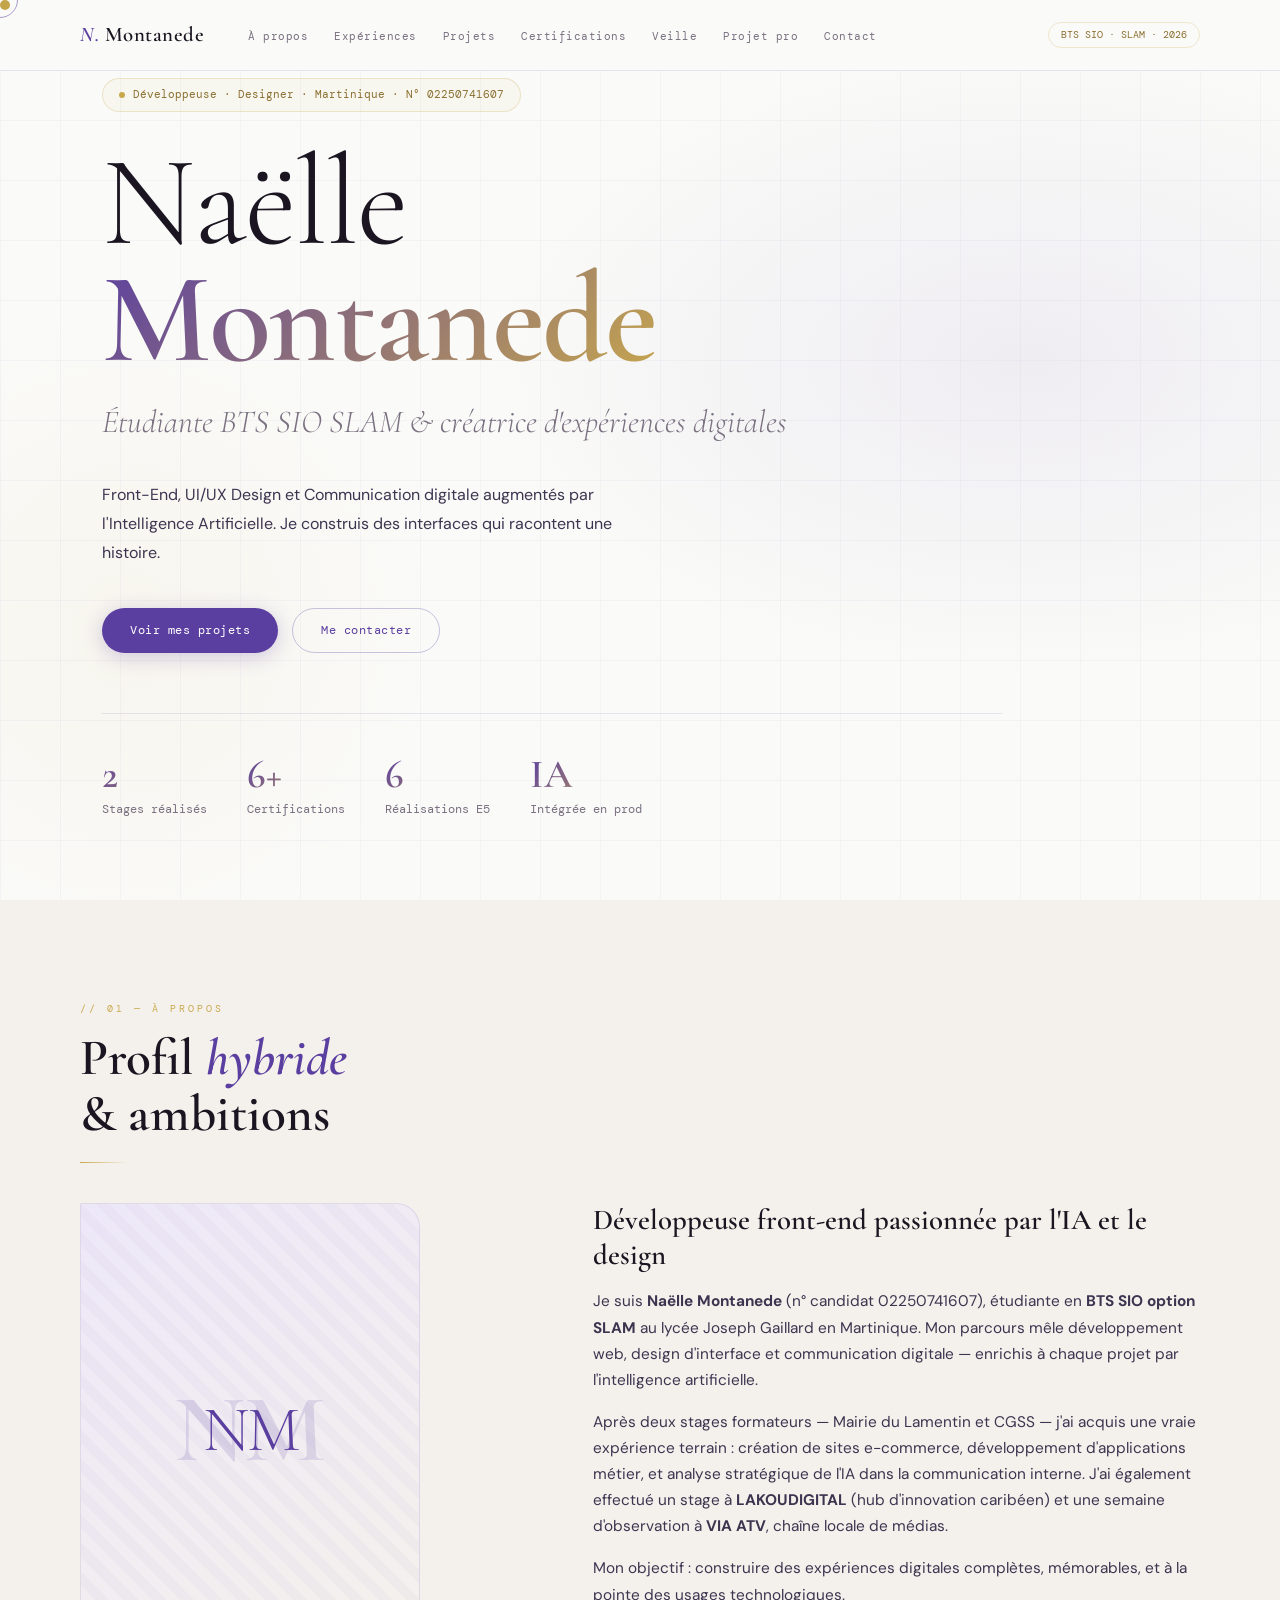
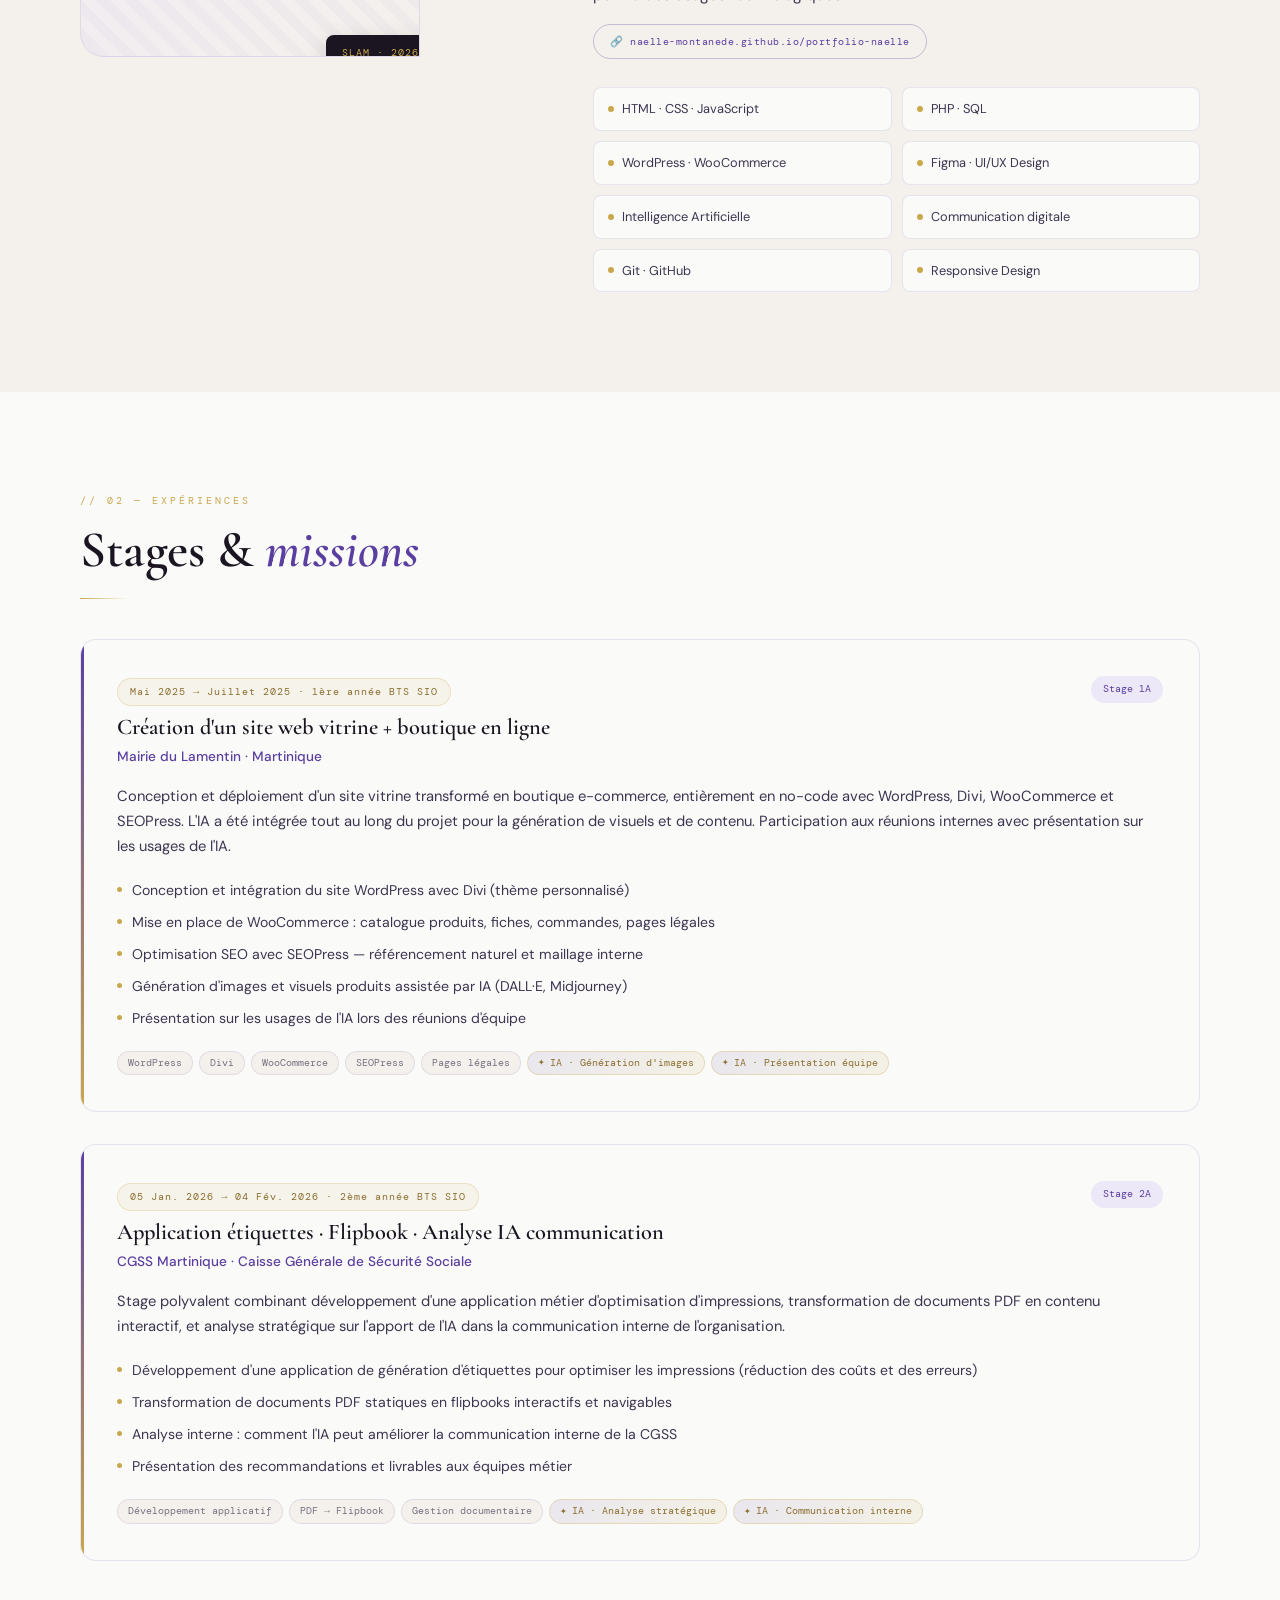
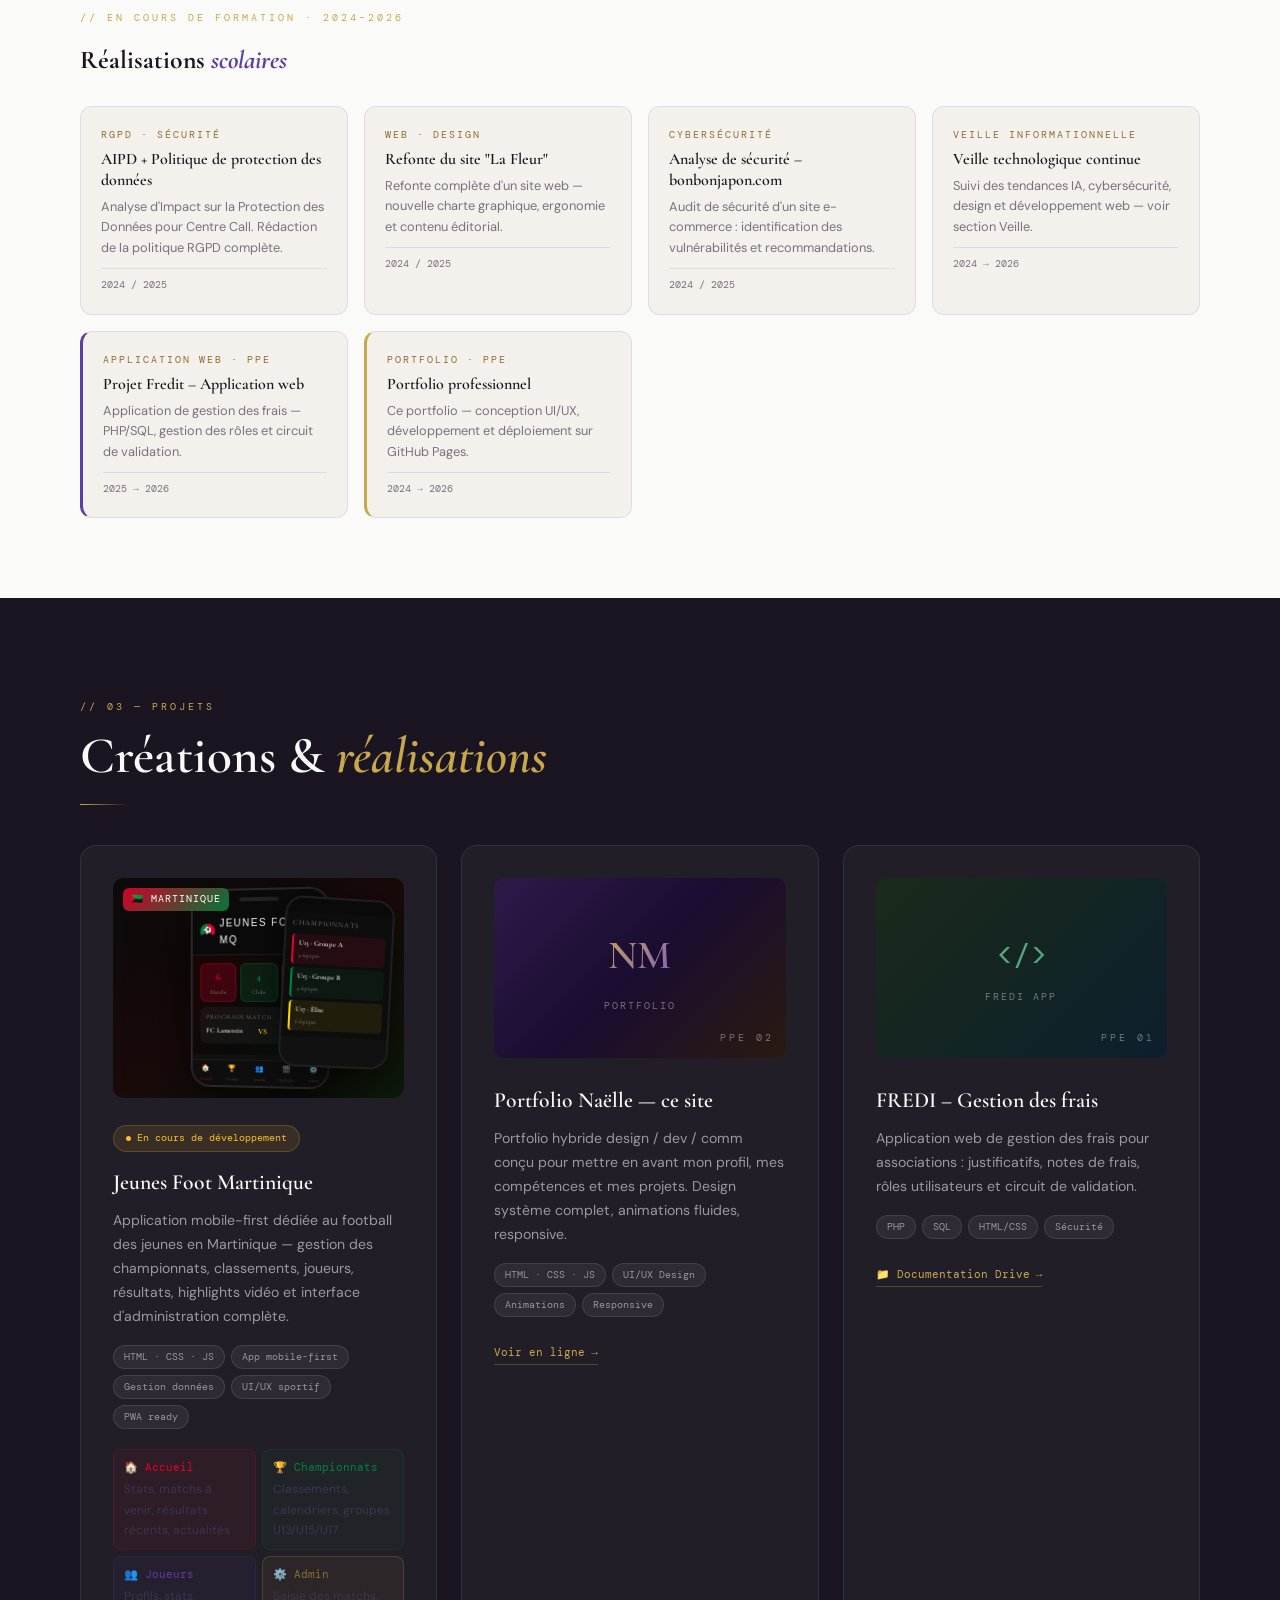
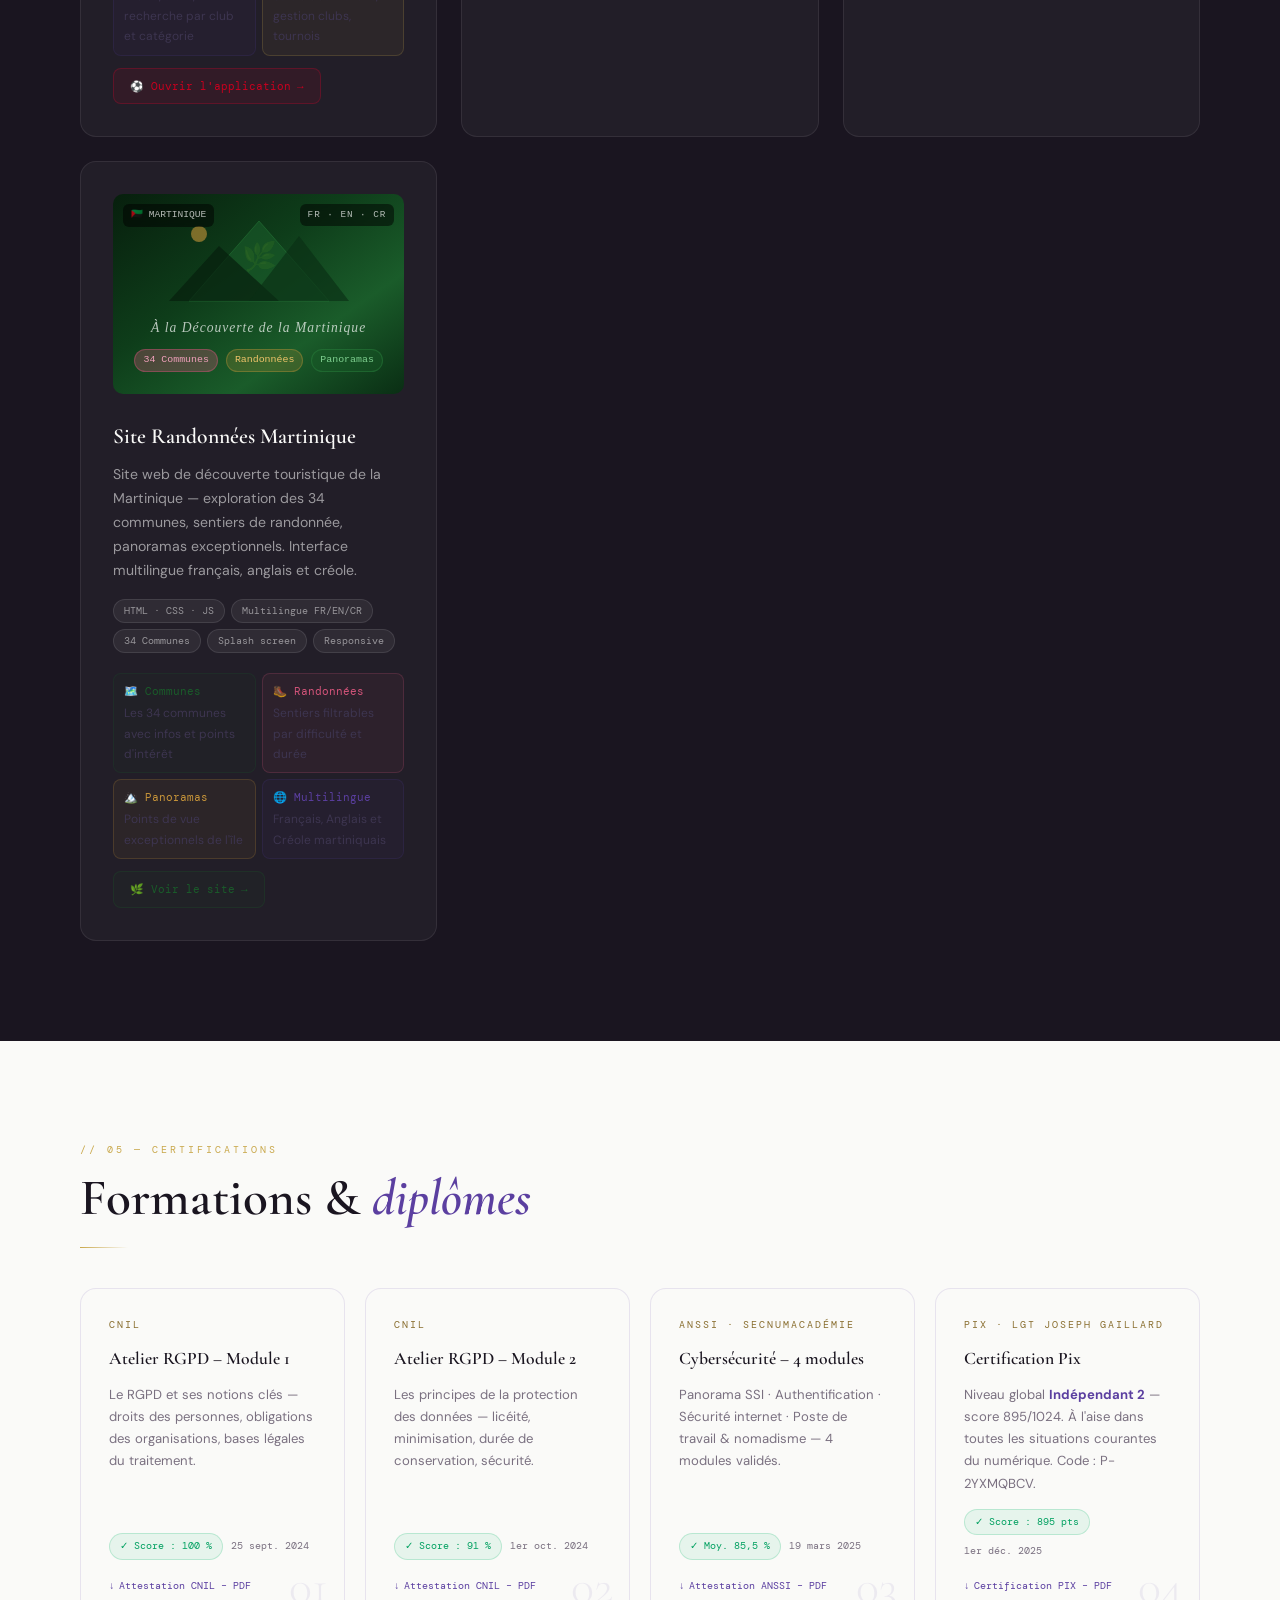
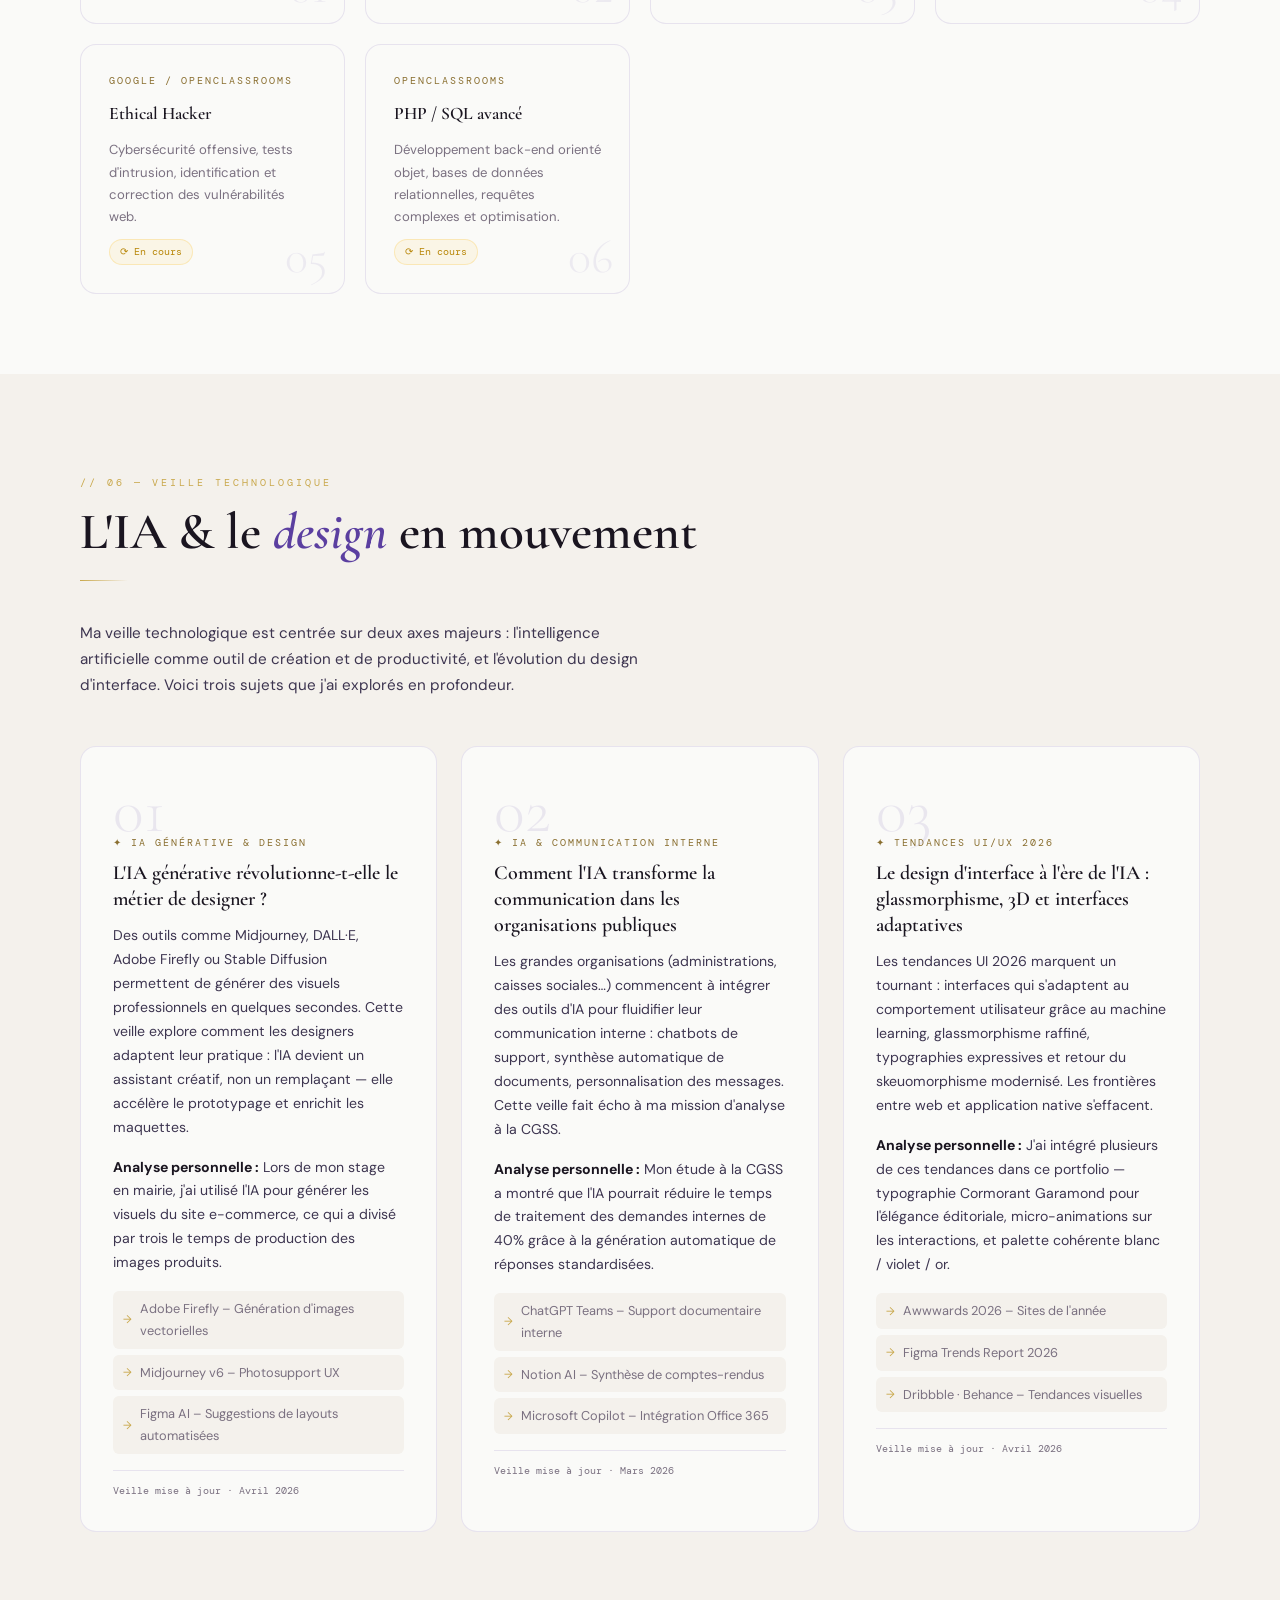
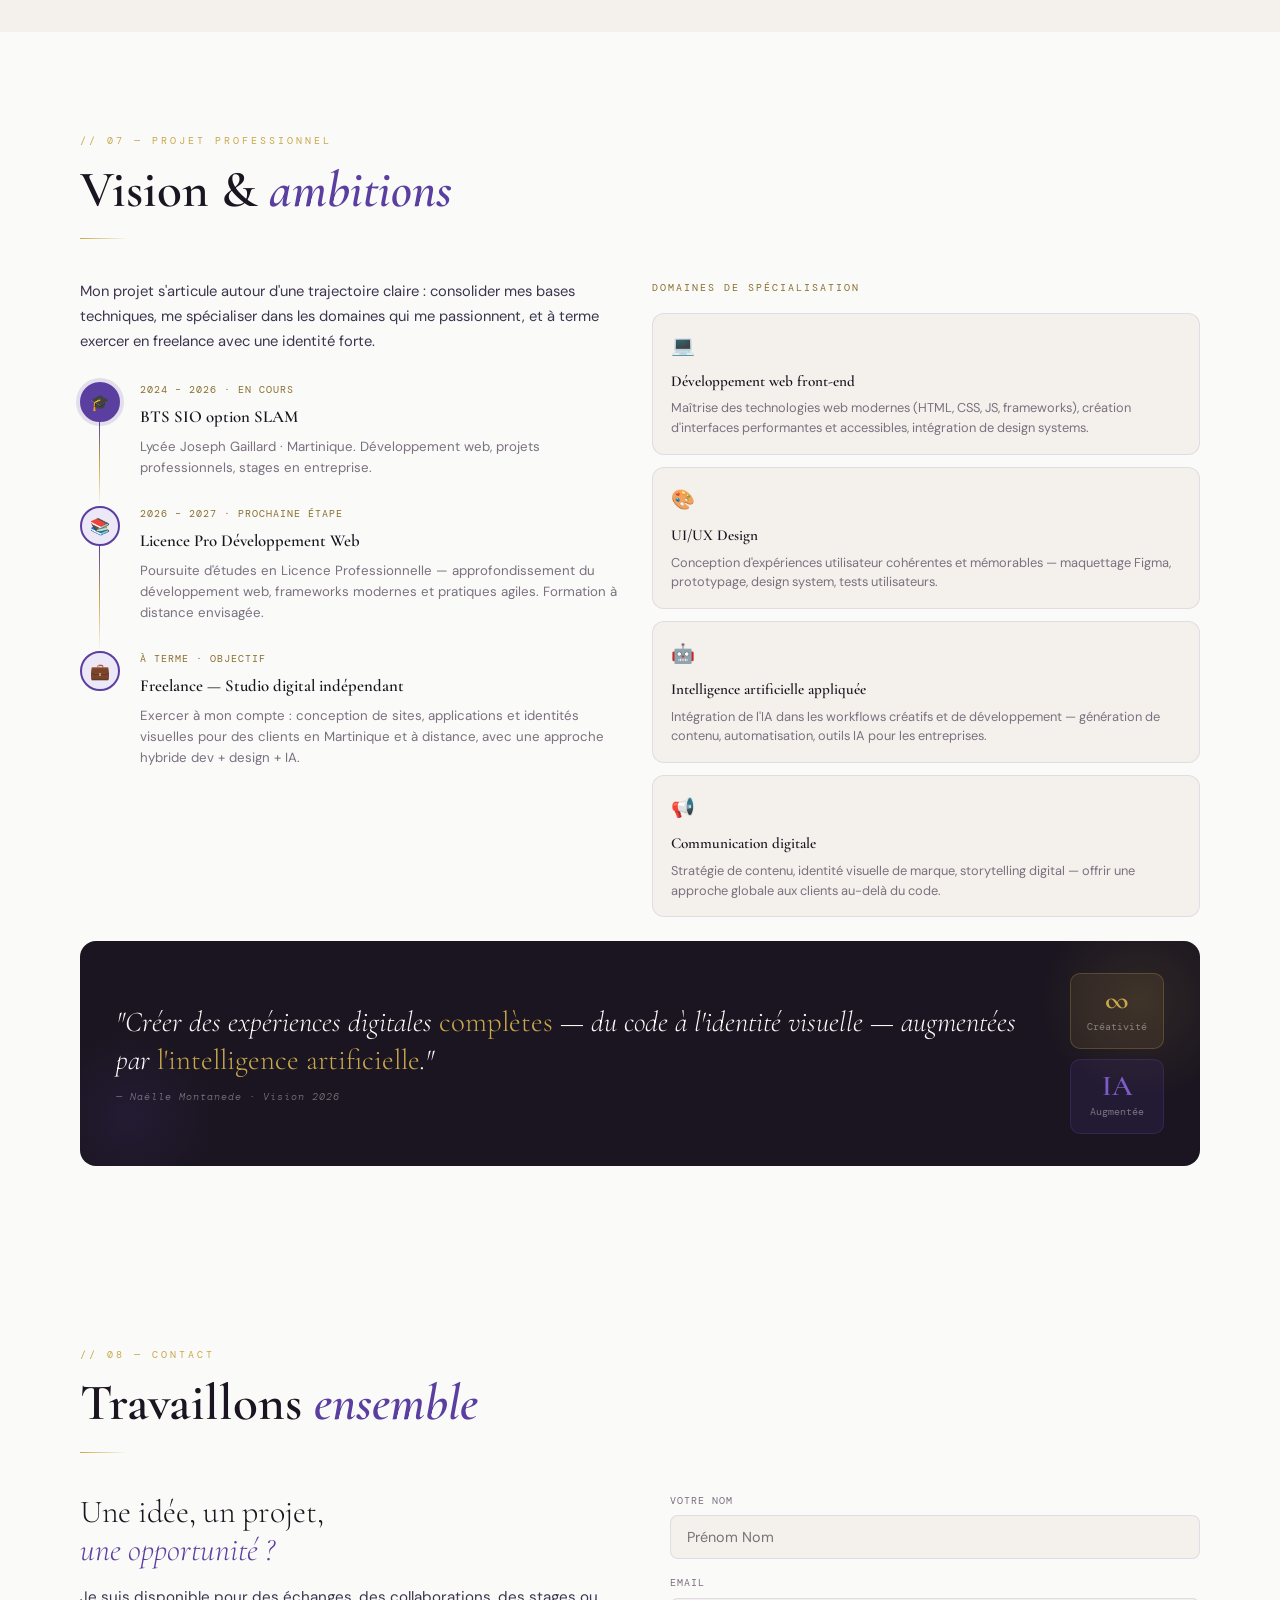
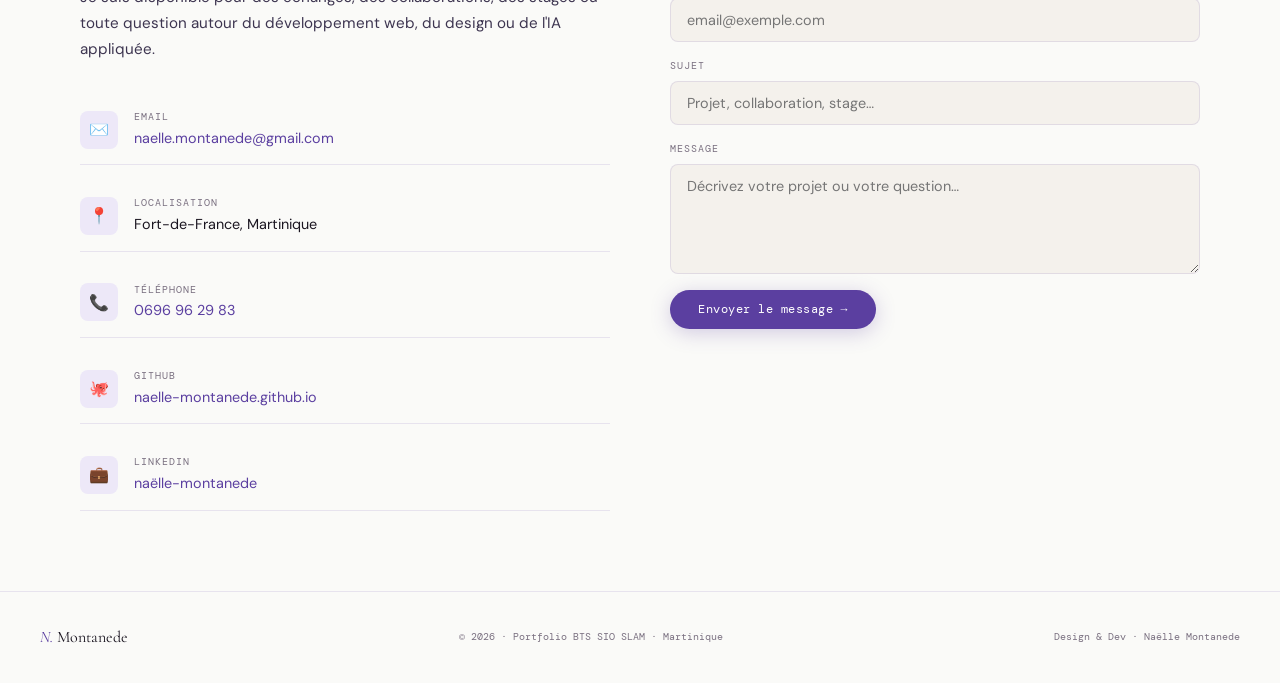
==== commit 69d94a6e: "Add project professional section and update content Added project professional section with details " ====
--- a/index.html
+++ b/index.html
@@ -671,7 +671,32 @@
 .synth-row-val{color:var(--ink);font-weight:500;}
 @media(max-width:768px){.synthese-wrap{grid-template-columns:1fr;}}
 
+/* PROJET PROFESSIONNEL */
+.projet-pro-wrap{display:grid;grid-template-columns:1fr 1fr;gap:24px;margin-top:8px;}
+.pp-timeline{display:flex;flex-direction:column;gap:0;}
+.pp-step{display:flex;gap:20px;align-items:flex-start;padding-bottom:28px;position:relative;}
+.pp-step:not(:last-child)::after{content:'';position:absolute;left:19px;top:40px;bottom:0;width:1px;background:linear-gradient(to bottom,var(--violet),var(--gold),transparent);}
+.pp-dot{width:40px;height:40px;border-radius:50%;flex-shrink:0;background:var(--violet-pale);border:2px solid var(--violet);display:flex;align-items:center;justify-content:center;font-size:1rem;position:relative;z-index:1;}
+.pp-step.current .pp-dot{background:var(--violet);box-shadow:0 0 0 4px rgba(91,63,160,0.15);}
+.pp-when{font-family:var(--ff-mono);font-size:0.62rem;color:var(--gold-dim);letter-spacing:1px;text-transform:uppercase;display:block;margin-bottom:4px;}
+.pp-title{font-family:var(--ff-display);font-size:1.05rem;font-weight:600;color:var(--ink);margin-bottom:4px;}
+.pp-desc{font-size:0.83rem;color:var(--muted);line-height:1.6;}
+.pp-goals{display:flex;flex-direction:column;gap:12px;}
+.pp-goal{background:var(--off);border:1px solid var(--border);border-radius:12px;padding:16px 18px;transition:all 0.3s;}
+.pp-goal:hover{border-color:rgba(91,63,160,0.3);transform:translateX(4px);}
+.pp-goal-icon{font-size:1.2rem;margin-bottom:6px;display:block;}
+.pp-goal h4{font-family:var(--ff-display);font-size:0.95rem;font-weight:600;color:var(--ink);margin-bottom:4px;}
+.pp-goal p{font-size:0.8rem;color:var(--muted);line-height:1.55;}
+.pp-ambition{grid-column:1/-1;background:var(--ink);border-radius:16px;padding:32px 36px;display:flex;align-items:center;gap:32px;position:relative;overflow:hidden;}
+.pp-ambition::before{content:'';position:absolute;top:-40px;right:-40px;width:200px;height:200px;background:radial-gradient(circle,rgba(201,168,76,0.12) 0%,transparent 70%);}
+.pp-ambition::after{content:'';position:absolute;bottom:-40px;left:-40px;width:180px;height:180px;background:radial-gradient(circle,rgba(91,63,160,0.15) 0%,transparent 70%);}
+.pp-quote{font-family:var(--ff-display);font-size:clamp(1.3rem,3vw,1.8rem);font-weight:300;color:var(--white);line-height:1.3;font-style:italic;flex:1;position:relative;z-index:1;}
+.pp-quote em{color:var(--gold);font-style:normal;}
+.pp-quote-author{font-family:var(--ff-mono);font-size:0.65rem;color:rgba(255,255,255,0.4);letter-spacing:1px;margin-top:12px;display:block;}
+@media(max-width:900px){.projet-pro-wrap{grid-template-columns:1fr;}.pp-ambition{flex-direction:column;gap:16px;}}
+
 /* SCROLL TOP */
+#top-btn{
   position:fixed;bottom:32px;right:32px;
   width:44px;height:44px;border-radius:10px;
   background:var(--white);border:1px solid var(--border);
@@ -727,9 +752,9 @@
         <li><a href="#about">À propos</a></li>
         <li><a href="#experiences">Expériences</a></li>
         <li><a href="#projets">Projets</a></li>
-        <li><a href="#synthese">Synthèse E5</a></li>
         <li><a href="#certifications">Certifications</a></li>
         <li><a href="#veille">Veille</a></li>
+        <li><a href="#projet-pro">Projet pro</a></li>
         <li><a href="#contact">Contact</a></li>
       </ul>
     </nav>
@@ -741,9 +766,9 @@
   <a href="#about">À propos</a>
   <a href="#experiences">Expériences</a>
   <a href="#projets">Projets</a>
-  <a href="#synthese">Tableau de synthèse E5</a>
   <a href="#certifications">Certifications</a>
   <a href="#veille">Veille technologique</a>
+  <a href="#projet-pro">Projet professionnel</a>
   <a href="#contact">Contact</a>
 </div>
 
@@ -788,9 +813,6 @@
     </div>
   </div>
   <div class="hero-scroll-hint">
-    <div class="scroll-line"></div>
-    Scroll pour explorer
-  </div>
 </section>
 
 <!-- ============ ABOUT ============ -->
@@ -811,8 +833,8 @@
       </div>
       <div class="about-text">
         <h3>Développeuse front-end passionnée par l'IA et le design</h3>
-        <p>Je suis <strong>Naëlle Montanede</strong> (n° candidat 02250741607), étudiante en <strong>BTS SIO option SLAM</strong> en Martinique. Mon parcours mêle développement web, design d'interface et communication digitale — enrichis à chaque projet par l'intelligence artificielle.</p>
-        <p>Après deux stages formateurs — Mairie du Lamentin et CGSS — j'ai acquis une vraie expérience terrain : création de sites e-commerce, développement d'applications métier, et analyse stratégique de l'IA dans la communication interne.</p>
+        <p>Je suis <strong>Naëlle Montanede</strong> (n° candidat 02250741607), étudiante en <strong>BTS SIO option SLAM</strong> au lycée Joseph Gaillard en Martinique. Mon parcours mêle développement web, design d'interface et communication digitale — enrichis à chaque projet par l'intelligence artificielle.</p>
+        <p>Après deux stages formateurs — Mairie du Lamentin et CGSS — j'ai acquis une vraie expérience terrain : création de sites e-commerce, développement d'applications métier, et analyse stratégique de l'IA dans la communication interne. J'ai également effectué un stage à <strong>LAKOUDIGITAL</strong> (hub d'innovation caribéen) et une semaine d'observation à <strong>VIA ATV</strong>, chaîne locale de médias.</p>
         <p>Mon objectif : construire des expériences digitales complètes, mémorables, et à la pointe des usages technologiques.</p>
         <div style="margin-top:16px;margin-bottom:8px;">
           <a href="https://naelle-montanede.github.io/portfolio-naelle/" target="_blank" class="btn btn-outline" style="font-size:0.65rem;padding:8px 16px;">🔗 naelle-montanede.github.io/portfolio-naelle</a>
@@ -1126,50 +1148,73 @@
         <a href="https://drive.google.com/drive/folders/1k4ujWW1BC4_Kx2LTCypph6RvR0XO2uMR?usp=drive_link" target="_blank" class="proj-link">📁 Documentation Drive</a>
       </div>
 
+      <!-- SITE RANDO MARTINIQUE -->
+      <div class="proj-card reveal">
+        <div class="proj-visual" style="height:200px;padding:0;overflow:hidden;border-radius:10px;position:relative;">
+          <div style="position:absolute;inset:0;background:linear-gradient(145deg,#071f0d 0%,#0e3d1a 40%,#1a5c2a 70%,#0a2e14 100%);">
+            <!-- Contenu visuel nature -->
+            <div style="position:absolute;inset:0;display:flex;align-items:center;justify-content:center;flex-direction:column;gap:10px;">
+              <!-- Montagne stylisée -->
+              <div style="position:relative;width:180px;height:90px;">
+                <svg viewBox="0 0 180 90" style="width:100%;height:100%;">
+                  <polygon points="90,5 160,85 20,85" fill="rgba(26,92,42,0.6)" stroke="rgba(45,138,66,0.4)" stroke-width="1"/>
+                  <polygon points="50,30 110,85 0,85" fill="rgba(7,31,13,0.7)" stroke="none"/>
+                  <polygon points="130,20 180,85 80,85" fill="rgba(10,46,20,0.65)" stroke="none"/>
+                  <circle cx="30" cy="18" r="8" fill="rgba(201,150,58,0.6)"/>
+                  <text x="90" y="50" text-anchor="middle" fill="rgba(255,255,255,0.15)" font-size="28" font-family="serif">🌿</text>
+                </svg>
+              </div>
+              <div style="font-family:'Playfair Display',serif;font-size:0.85rem;font-style:italic;color:rgba(255,255,255,0.7);letter-spacing:1px;">À la Découverte de la Martinique</div>
+              <div style="display:flex;gap:8px;">
+                <span style="font-size:0.62rem;font-family:monospace;background:rgba(212,84,122,0.3);border:1px solid rgba(212,84,122,0.4);color:#f0a0bb;padding:2px 8px;border-radius:100px;">34 Communes</span>
+                <span style="font-size:0.62rem;font-family:monospace;background:rgba(201,150,58,0.2);border:1px solid rgba(201,150,58,0.35);color:#f0c46a;padding:2px 8px;border-radius:100px;">Randonnées</span>
+                <span style="font-size:0.62rem;font-family:monospace;background:rgba(26,92,42,0.4);border:1px solid rgba(45,138,66,0.4);color:#7ecf8f;padding:2px 8px;border-radius:100px;">Panoramas</span>
+              </div>
+            </div>
+            <!-- Badge multilingue -->
+            <div style="position:absolute;top:10px;right:10px;background:rgba(0,0,0,0.5);backdrop-filter:blur(4px);border-radius:6px;padding:3px 8px;font-size:0.58rem;color:rgba(255,255,255,0.7);font-family:monospace;letter-spacing:1px;">FR · EN · CR</div>
+            <div style="position:absolute;top:10px;left:10px;background:rgba(0,0,0,0.5);backdrop-filter:blur(4px);border-radius:6px;padding:3px 8px;font-size:0.6rem;color:rgba(255,255,255,0.7);font-family:monospace;">🇲🇶 MARTINIQUE</div>
+          </div>
+        </div>
+
+        <h3>Site Randonnées Martinique</h3>
+        <p>Site web de découverte touristique de la Martinique — exploration des 34 communes, sentiers de randonnée, panoramas exceptionnels. Interface multilingue français, anglais et créole.</p>
+
+        <div class="proj-techs">
+          <span class="ptech">HTML · CSS · JS</span>
+          <span class="ptech">Multilingue FR/EN/CR</span>
+          <span class="ptech">34 Communes</span>
+          <span class="ptech">Splash screen</span>
+          <span class="ptech">Responsive</span>
+        </div>
+
+        <div style="display:grid;grid-template-columns:1fr 1fr;gap:6px;margin:12px 0;">
+          <div style="background:rgba(26,92,42,0.06);border:1px solid rgba(26,92,42,0.2);border-radius:8px;padding:8px 10px;">
+            <div style="font-size:0.7rem;color:#1a5c2a;font-family:var(--ff-mono);margin-bottom:2px;">🗺️ Communes</div>
+            <div style="font-size:0.75rem;color:var(--ink2);">Les 34 communes avec infos et points d'intérêt</div>
+          </div>
+          <div style="background:rgba(212,84,122,0.06);border:1px solid rgba(212,84,122,0.2);border-radius:8px;padding:8px 10px;">
+            <div style="font-size:0.7rem;color:#d4547a;font-family:var(--ff-mono);margin-bottom:2px;">🥾 Randonnées</div>
+            <div style="font-size:0.75rem;color:var(--ink2);">Sentiers filtrables par difficulté et durée</div>
+          </div>
+          <div style="background:rgba(201,150,58,0.06);border:1px solid rgba(201,150,58,0.2);border-radius:8px;padding:8px 10px;">
+            <div style="font-size:0.7rem;color:#c9963a;font-family:var(--ff-mono);margin-bottom:2px;">🏔️ Panoramas</div>
+            <div style="font-size:0.75rem;color:var(--ink2);">Points de vue exceptionnels de l'île</div>
+          </div>
+          <div style="background:rgba(91,63,160,0.06);border:1px solid rgba(91,63,160,0.15);border-radius:8px;padding:8px 10px;">
+            <div style="font-size:0.7rem;color:var(--violet);font-family:var(--ff-mono);margin-bottom:2px;">🌐 Multilingue</div>
+            <div style="font-size:0.75rem;color:var(--ink2);">Français, Anglais et Créole martiniquais</div>
+          </div>
+        </div>
+
+        <div class="btn-row">
+          <a href="siteRando.html" target="_blank" class="proj-link" style="border-bottom:none;background:rgba(26,92,42,0.08);border:1px solid rgba(26,92,42,0.25);color:#1a5c2a;padding:8px 16px;border-radius:8px;font-family:var(--ff-mono);font-size:0.68rem;text-decoration:none;display:inline-flex;align-items:center;gap:6px;transition:all 0.2s;" onmouseenter="this.style.background='rgba(26,92,42,0.18)'" onmouseleave="this.style.background='rgba(26,92,42,0.08)'">🌿 Voir le site</a>
+        </div>
+      </div>
+
     </div>
   </div>
 </section>
-
-<!-- ============ TABLEAU DE SYNTHÈSE ============ -->
-<section id="synthese">
-  <div class="reveal">
-    <span class="eyebrow">// E5 — Tableau de synthèse</span>
-    <h2 class="sec-h">Épreuve <em>E5</em> · BTS SIO 2025</h2>
-    <div class="rule"></div>
-  </div>
-  <div class="synthese-wrap reveal">
-    <div class="synth-card-main">
-      <h3>Tableau de synthèse des réalisations professionnelles</h3>
-      <p>Récapitulatif de toutes les compétences mises en œuvre lors des réalisations en formation et en milieu professionnel, dans le cadre de l'épreuve E5 du BTS SIO.</p>
-      <a href="tableau_synthese.pdf" target="_blank" class="btn" style="background:rgba(201,168,76,0.15);border-color:var(--gold);color:var(--gold);align-self:flex-start;">↓ Télécharger le tableau PDF</a>
-    </div>
-    <div class="synth-card-info">
-      <div style="font-family:var(--ff-display);font-size:1.1rem;font-weight:600;color:var(--ink);margin-bottom:8px;">Informations candidat</div>
-      <div class="synth-row">
-        <span class="synth-row-label">Nom</span>
-        <span class="synth-row-val">Montanede Naëlle Yannah</span>
-      </div>
-      <div class="synth-row">
-        <span class="synth-row-label">N° Candidat</span>
-        <span class="synth-row-val" style="font-family:var(--ff-mono);color:var(--violet);">02250741607</span>
-      </div>
-      <div class="synth-row">
-        <span class="synth-row-label">Option</span>
-        <span class="synth-row-val">SLAM</span>
-      </div>
-      <div class="synth-row">
-        <span class="synth-row-label">Session</span>
-        <span class="synth-row-val">2025</span>
-      </div>
-      <div class="synth-row">
-        <span class="synth-row-label">Portfolio URL</span>
-        <span class="synth-row-val"><a href="https://naelle-montanede.github.io/portfolio-naelle/" target="_blank" style="color:var(--violet);text-decoration:none;font-size:0.78rem;">naelle-montanede.github.io</a></span>
-      </div>
-    </div>
-  </div>
-</section>
-
-<!-- ============ CERTIFICATIONS ============ -->
 <section id="certifications">
   <div class="reveal">
     <span class="eyebrow">// 05 — Certifications</span>
@@ -1316,10 +1361,108 @@
   </div>
 </section>
 
+<!-- ============ PROJET PROFESSIONNEL ============ -->
+<section id="projet-pro">
+  <div class="reveal">
+    <span class="eyebrow">// 07 — Projet professionnel</span>
+    <h2 class="sec-h">Vision &amp; <em>ambitions</em></h2>
+    <div class="rule"></div>
+  </div>
+
+  <div class="projet-pro-wrap">
+
+    <!-- FEUILLE DE ROUTE -->
+    <div class="reveal">
+      <p style="font-size:0.92rem;color:var(--ink2);margin-bottom:28px;">Mon projet s'articule autour d'une trajectoire claire : consolider mes bases techniques, me spécialiser dans les domaines qui me passionnent, et à terme exercer en freelance avec une identité forte.</p>
+      <div class="pp-timeline">
+
+        <div class="pp-step current">
+          <div class="pp-dot"><span>🎓</span></div>
+          <div class="pp-body">
+            <span class="pp-when">2024 – 2026 · En cours</span>
+            <div class="pp-title">BTS SIO option SLAM</div>
+            <p class="pp-desc">Lycée Joseph Gaillard · Martinique. Développement web, projets professionnels, stages en entreprise.</p>
+          </div>
+        </div>
+
+        <div class="pp-step">
+          <div class="pp-dot"><span>📚</span></div>
+          <div class="pp-body">
+            <span class="pp-when">2026 – 2027 · Prochaine étape</span>
+            <div class="pp-title">Licence Pro Développement Web</div>
+            <p class="pp-desc">Poursuite d'études en Licence Professionnelle — approfondissement du développement web, frameworks modernes et pratiques agiles. Formation à distance envisagée.</p>
+          </div>
+        </div>
+
+        <div class="pp-step">
+          <div class="pp-dot"><span>💼</span></div>
+          <div class="pp-body">
+            <span class="pp-when">À terme · Objectif</span>
+            <div class="pp-title">Freelance — Studio digital indépendant</div>
+            <p class="pp-desc">Exercer à mon compte : conception de sites, applications et identités visuelles pour des clients en Martinique et à distance, avec une approche hybride dev + design + IA.</p>
+          </div>
+        </div>
+
+      </div>
+    </div>
+
+    <!-- DOMAINES VISÉS -->
+    <div class="reveal">
+      <p style="font-family:var(--ff-mono);font-size:0.65rem;color:var(--gold-dim);letter-spacing:2px;text-transform:uppercase;margin-bottom:16px;">Domaines de spécialisation</p>
+      <div class="pp-goals">
+
+        <div class="pp-goal">
+          <span class="pp-goal-icon">💻</span>
+          <h4>Développement web front-end</h4>
+          <p>Maîtrise des technologies web modernes (HTML, CSS, JS, frameworks), création d'interfaces performantes et accessibles, intégration de design systems.</p>
+        </div>
+
+        <div class="pp-goal">
+          <span class="pp-goal-icon">🎨</span>
+          <h4>UI/UX Design</h4>
+          <p>Conception d'expériences utilisateur cohérentes et mémorables — maquettage Figma, prototypage, design system, tests utilisateurs.</p>
+        </div>
+
+        <div class="pp-goal">
+          <span class="pp-goal-icon">🤖</span>
+          <h4>Intelligence artificielle appliquée</h4>
+          <p>Intégration de l'IA dans les workflows créatifs et de développement — génération de contenu, automatisation, outils IA pour les entreprises.</p>
+        </div>
+
+        <div class="pp-goal">
+          <span class="pp-goal-icon">📢</span>
+          <h4>Communication digitale</h4>
+          <p>Stratégie de contenu, identité visuelle de marque, storytelling digital — offrir une approche globale aux clients au-delà du code.</p>
+        </div>
+
+      </div>
+    </div>
+
+    <!-- CITATION AMBITION -->
+    <div class="pp-ambition reveal">
+      <div class="pp-quote">
+        "Créer des expériences digitales <em>complètes</em> — du code à l'identité visuelle — augmentées par <em>l'intelligence artificielle</em>."
+        <span class="pp-quote-author">— Naëlle Montanede · Vision 2026</span>
+      </div>
+      <div style="display:flex;flex-direction:column;gap:10px;flex-shrink:0;position:relative;z-index:1;">
+        <div style="background:rgba(201,168,76,0.1);border:1px solid rgba(201,168,76,0.25);border-radius:10px;padding:12px 16px;text-align:center;">
+          <div style="font-family:var(--ff-display);font-size:1.8rem;font-weight:600;color:var(--gold);line-height:1;">∞</div>
+          <div style="font-family:var(--ff-mono);font-size:0.6rem;color:rgba(255,255,255,0.4);margin-top:4px;">Créativité</div>
+        </div>
+        <div style="background:rgba(91,63,160,0.15);border:1px solid rgba(91,63,160,0.3);border-radius:10px;padding:12px 16px;text-align:center;">
+          <div style="font-family:var(--ff-display);font-size:1.8rem;font-weight:600;color:var(--violet-light);line-height:1;">IA</div>
+          <div style="font-family:var(--ff-mono);font-size:0.6rem;color:rgba(255,255,255,0.4);margin-top:4px;">Augmentée</div>
+        </div>
+      </div>
+    </div>
+
+  </div>
+</section>
+
 <!-- ============ CONTACT ============ -->
 <section id="contact">
   <div class="reveal">
-    <span class="eyebrow">// 07 — Contact</span>
+    <span class="eyebrow">// 08 — Contact</span>
     <h2 class="sec-h">Travaillons <em>ensemble</em></h2>
     <div class="rule"></div>
   </div>
@@ -1339,7 +1482,14 @@
           <div class="c-icon">📍</div>
           <div>
             <div class="c-label">Localisation</div>
-            <div class="c-val">Martinique, France</div>
+            <div class="c-val">Fort-de-France, Martinique</div>
+          </div>
+        </div>
+        <div class="c-row">
+          <div class="c-icon">📞</div>
+          <div>
+            <div class="c-label">Téléphone</div>
+            <div class="c-val"><a href="tel:+596696962983">0696 96 29 83</a></div>
           </div>
         </div>
         <div class="c-row">
@@ -1491,4 +1641,4 @@
 });
 </script>
 </body>
-</html>+</html>
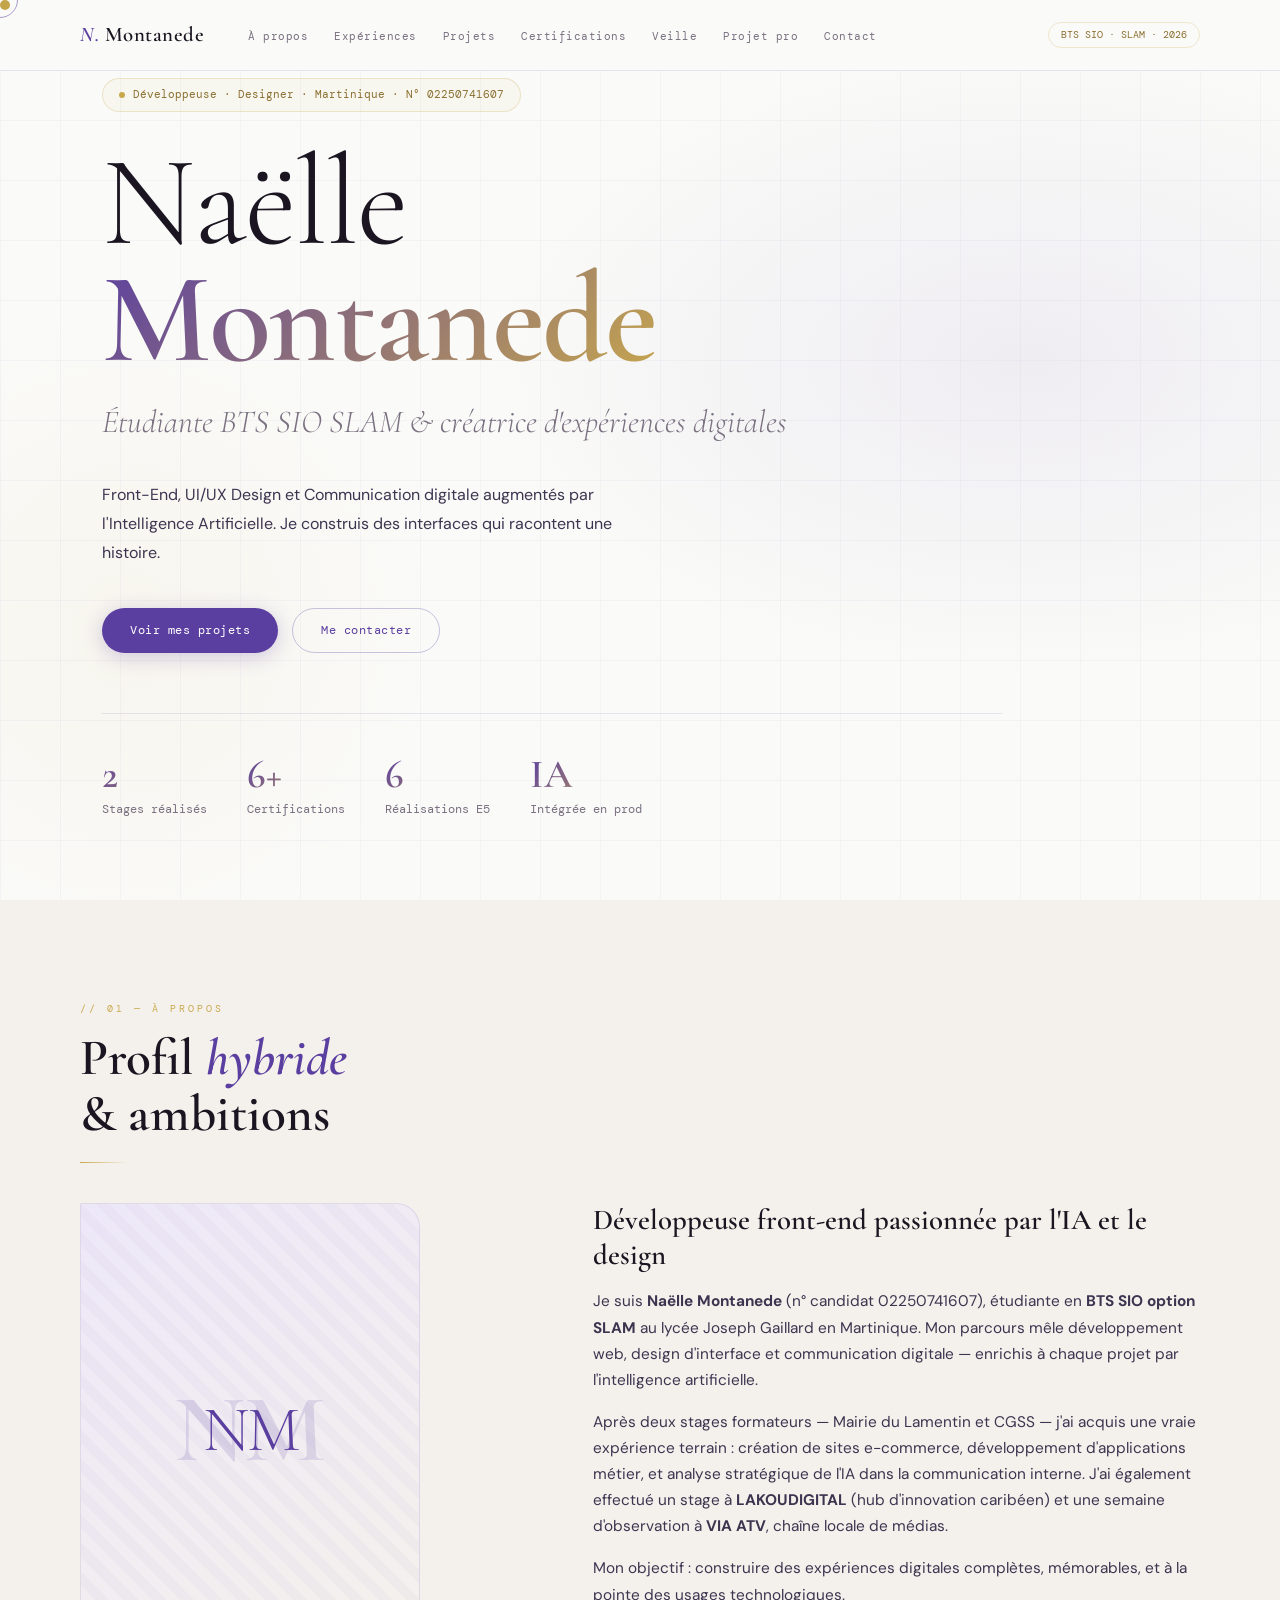
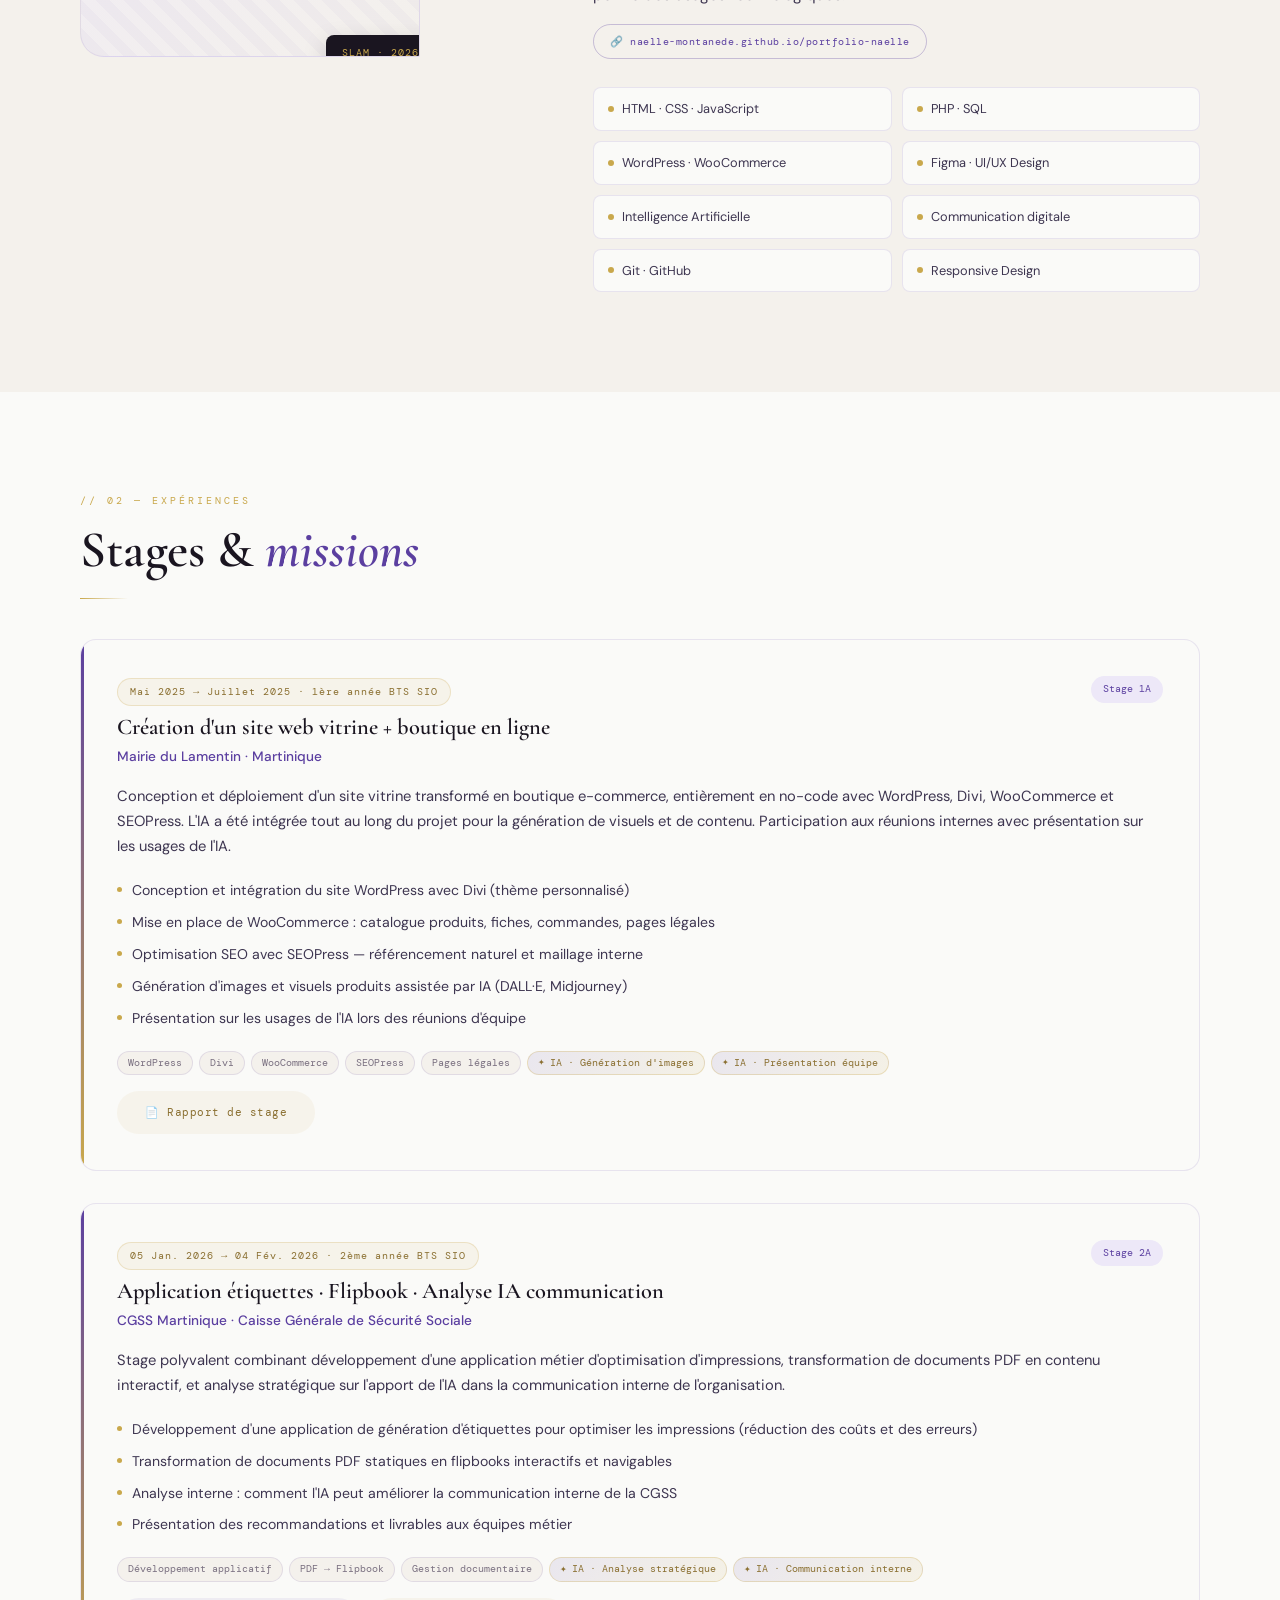
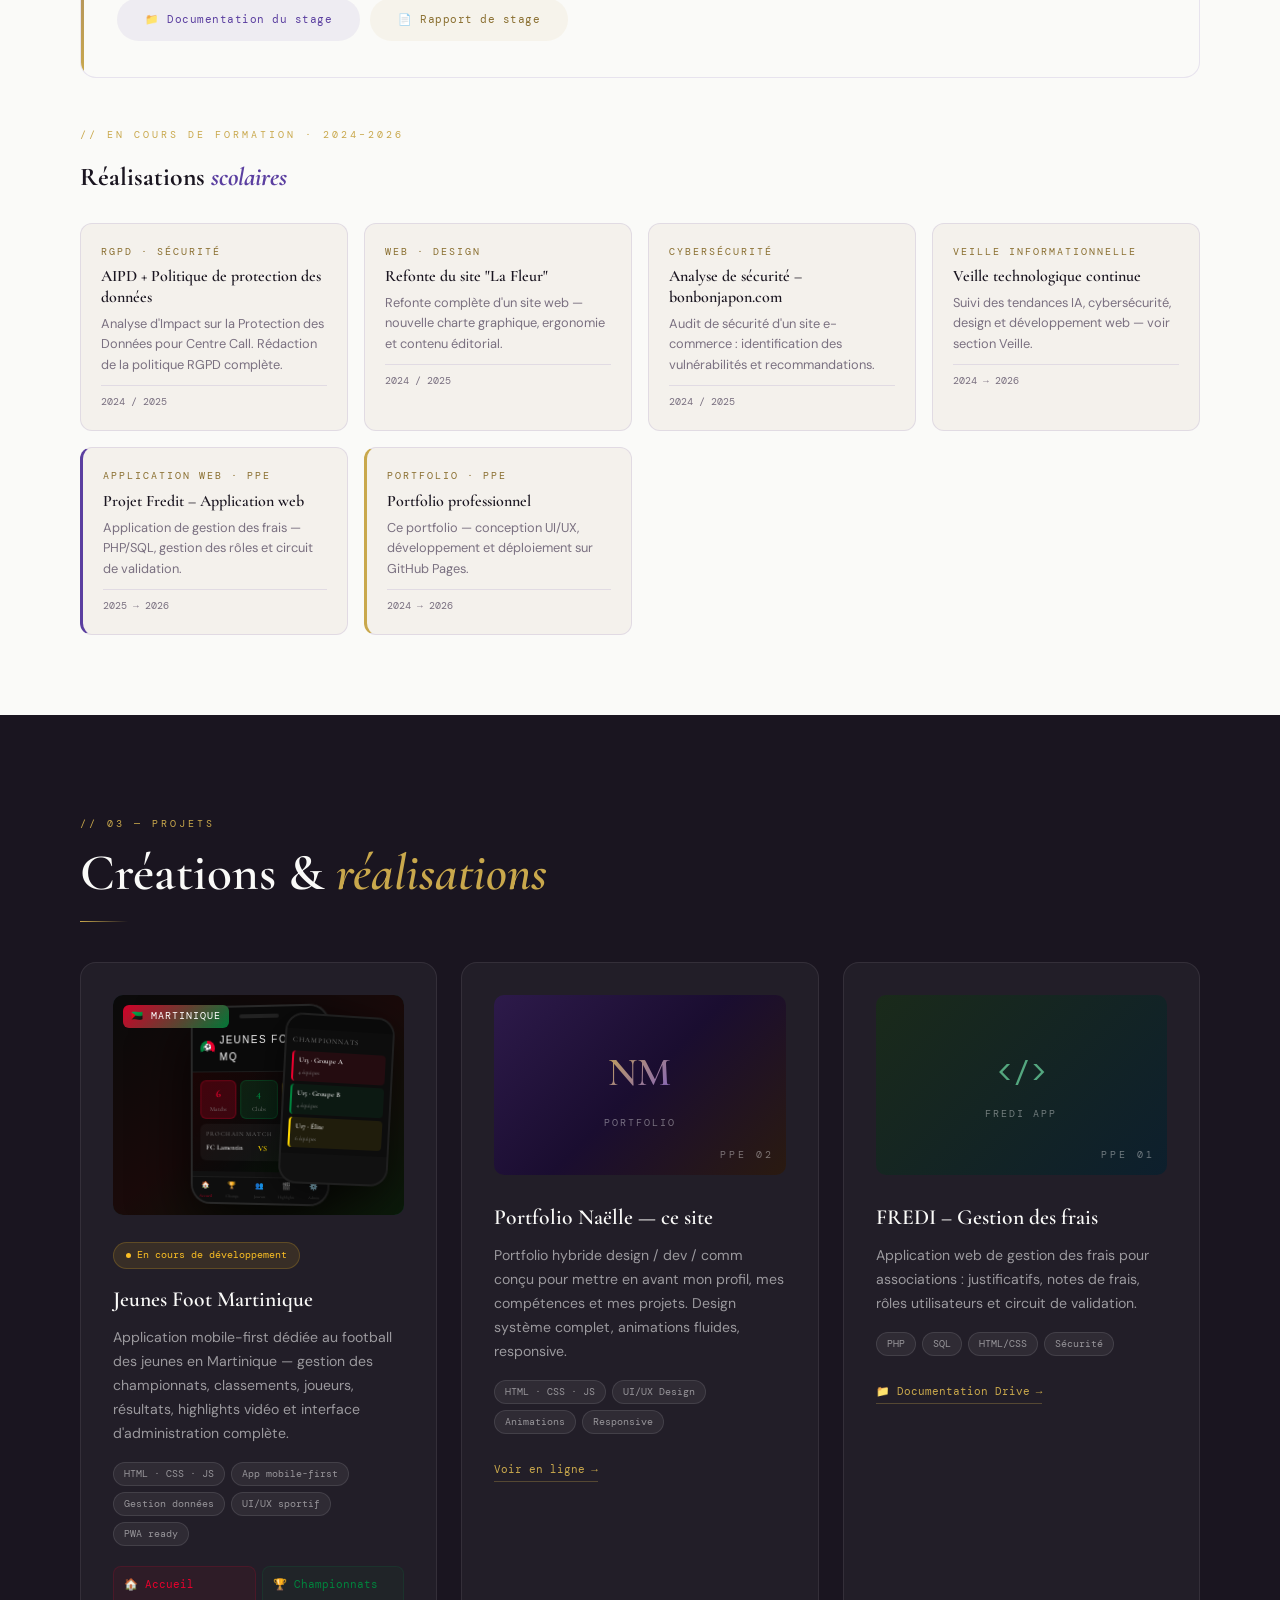
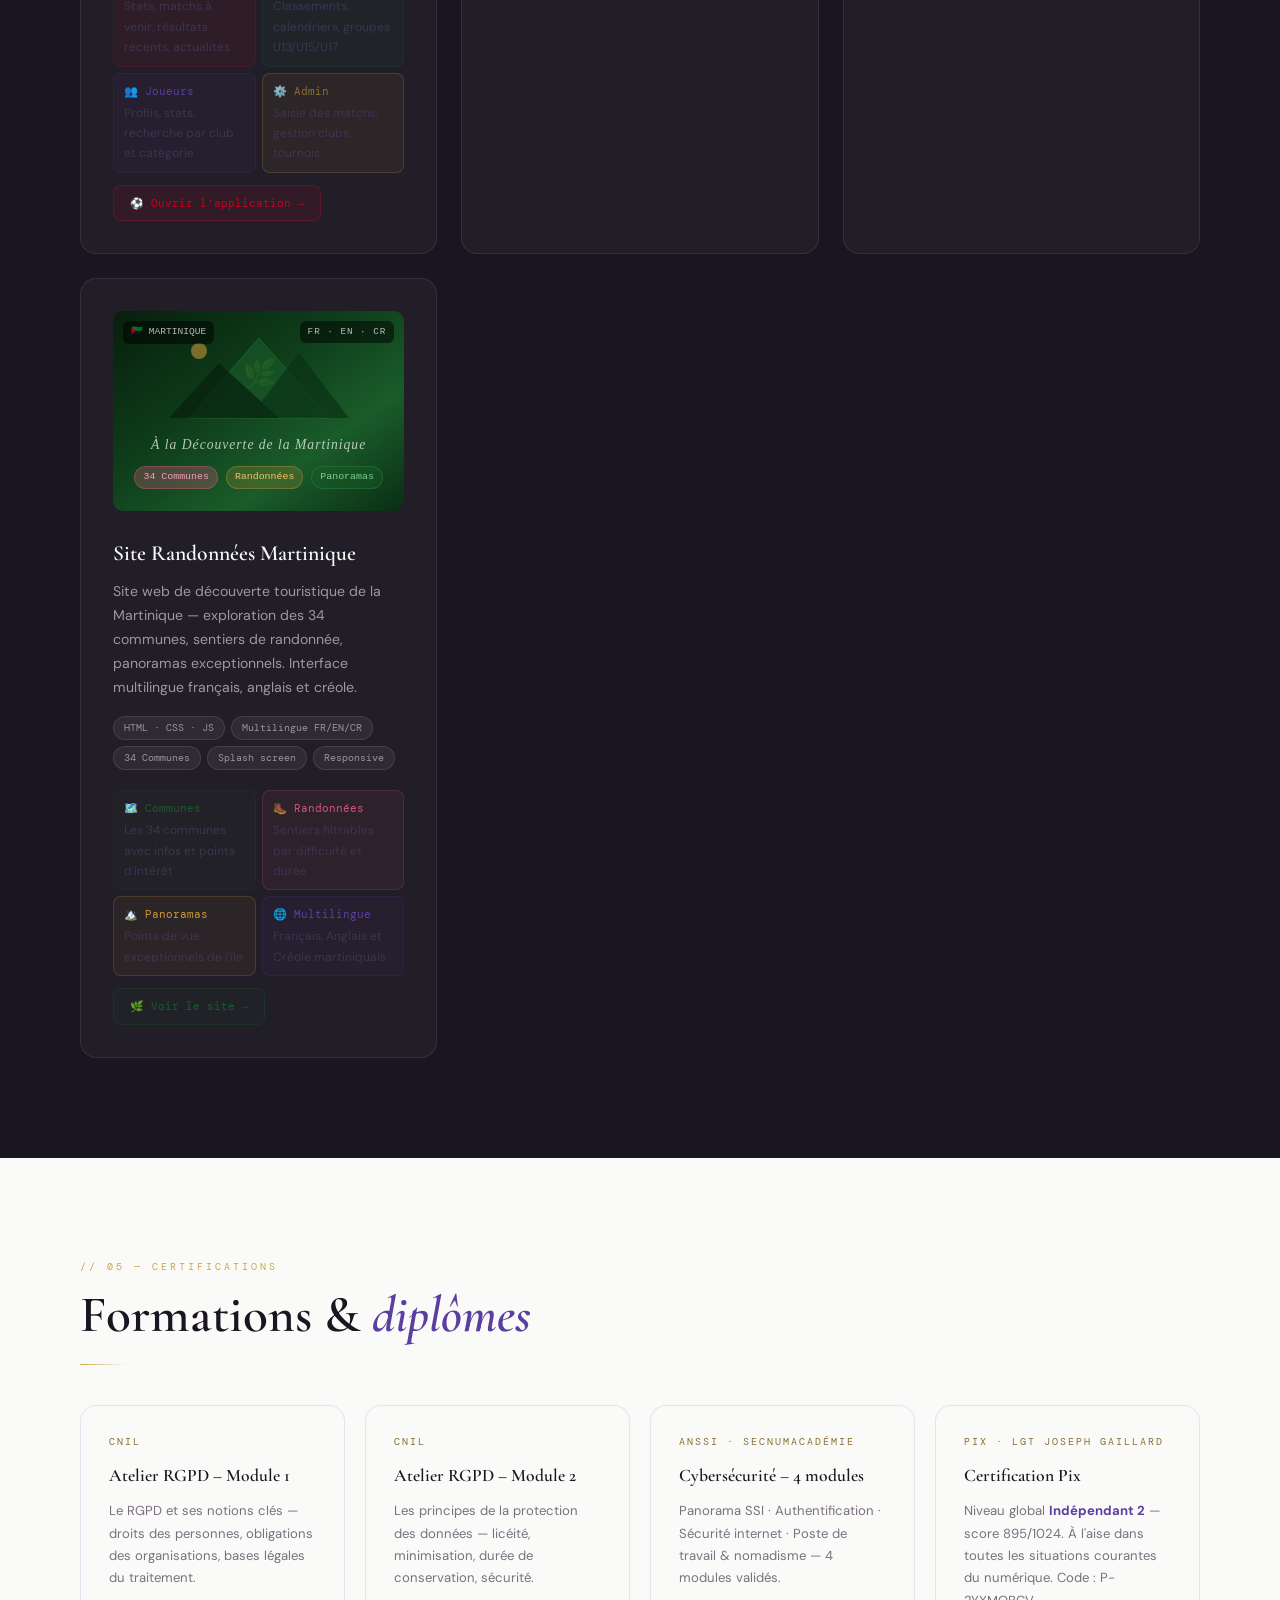
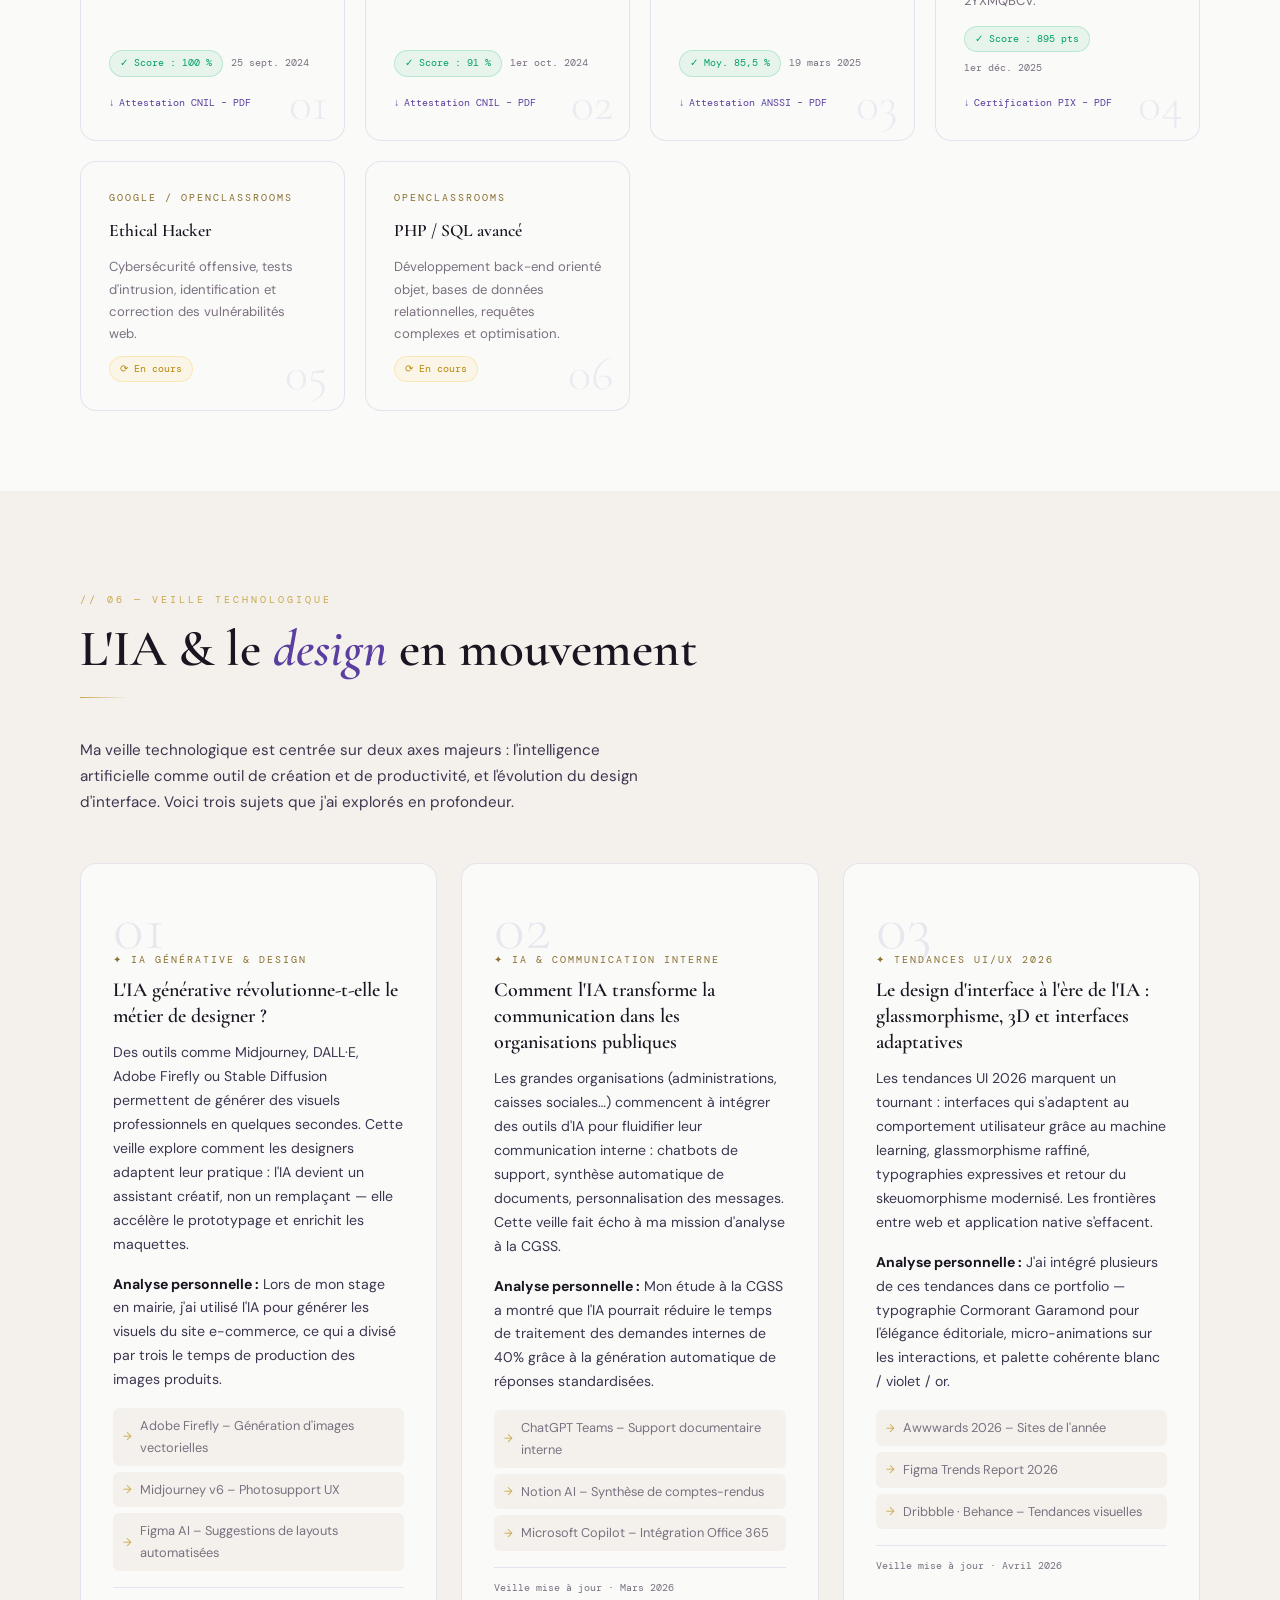
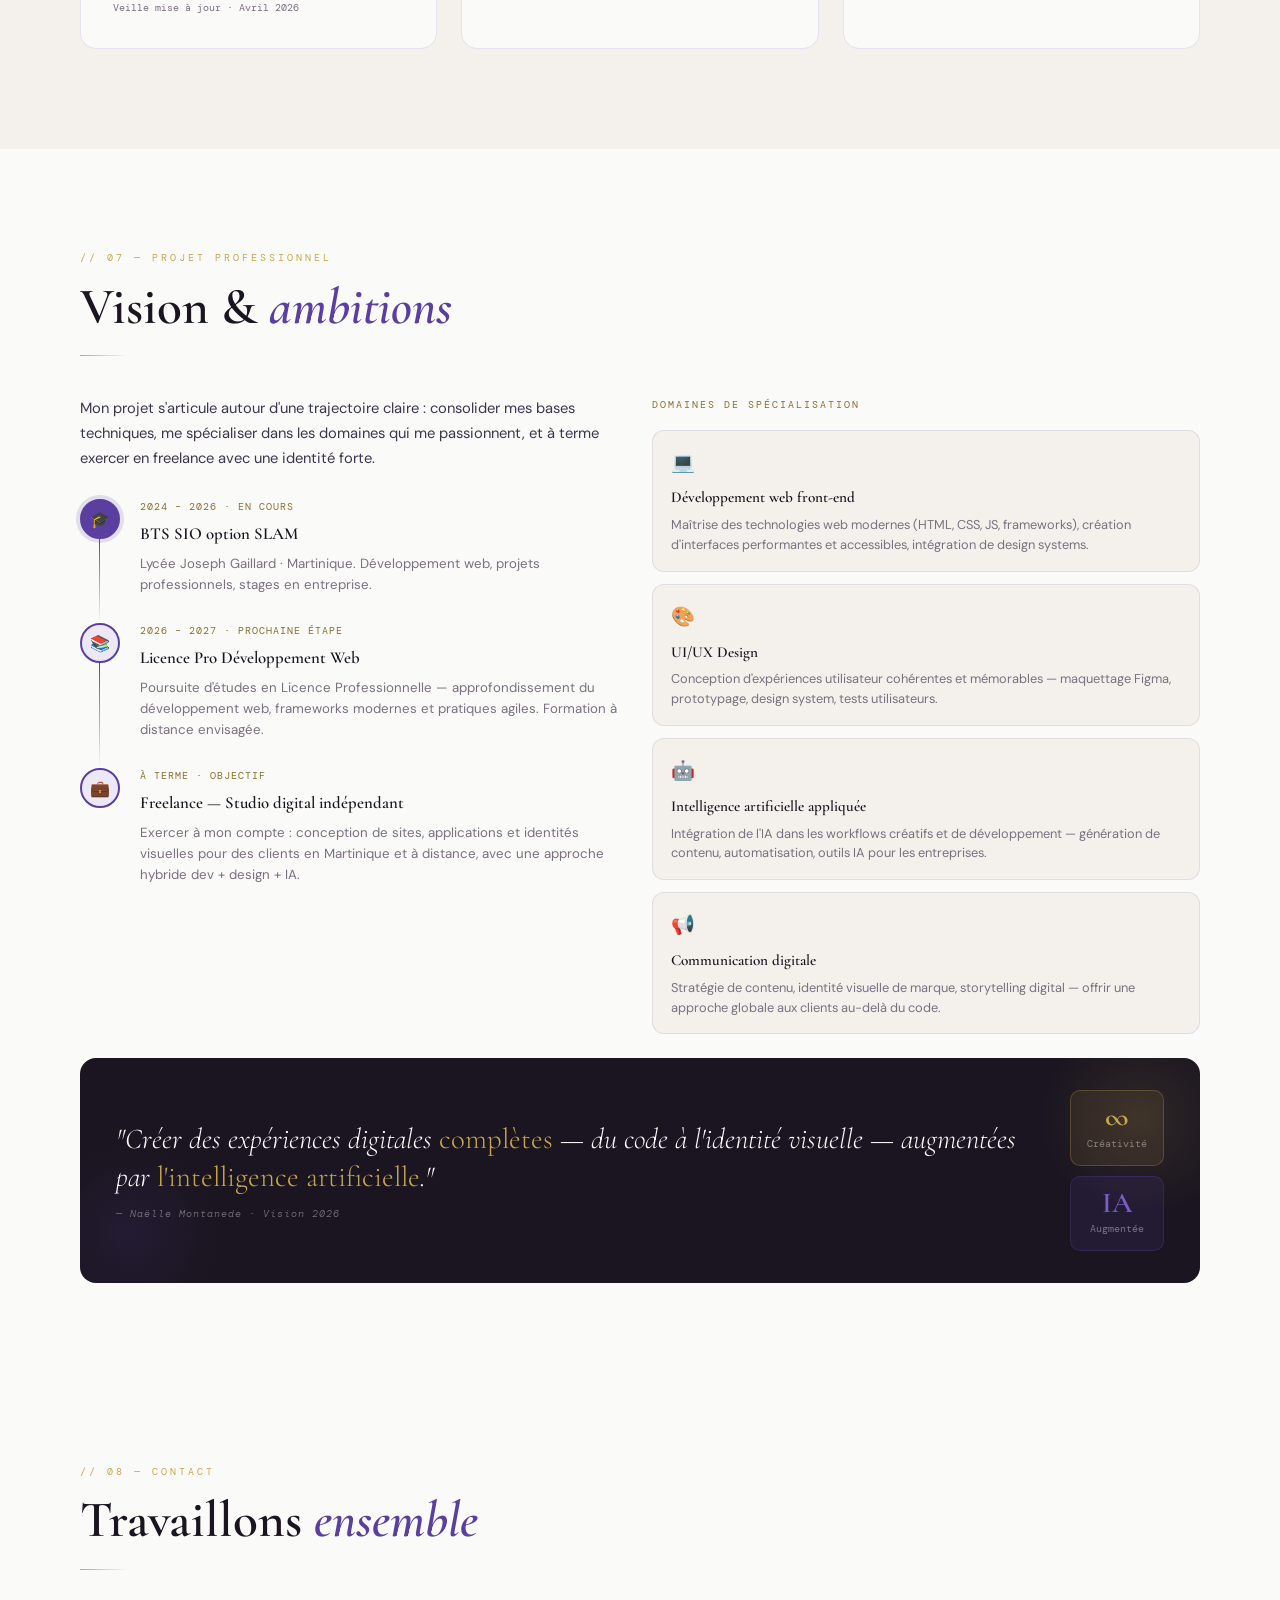
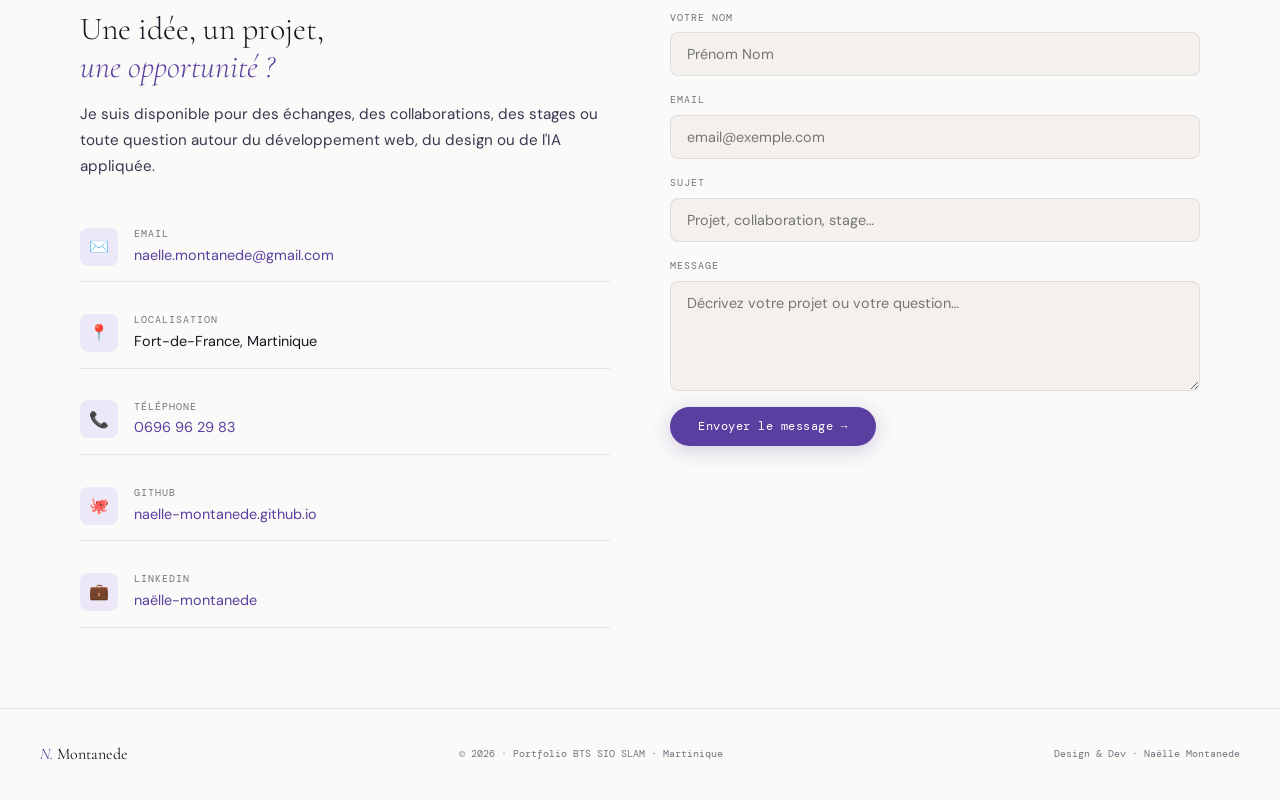
==== commit 451adc4c: "Add files via upload" ====
--- a/index.html
+++ b/index.html
@@ -812,7 +812,6 @@
       </div>
     </div>
   </div>
-  <div class="hero-scroll-hint">
 </section>
 
 <!-- ============ ABOUT ============ -->
@@ -891,6 +890,9 @@
         <span class="ai-badge">IA · Génération d'images</span>
         <span class="ai-badge">IA · Présentation équipe</span>
       </div>
+      <div style="margin-top:16px;">
+        <a href="rapport_stage1.html" target="_blank" class="btn" style="background:rgba(201,168,76,0.08);border-color:rgba(201,168,76,0.3);color:var(--gold-dim);font-size:0.68rem;">📄 Rapport de stage</a>
+      </div>
     </div>
 
     <div class="exp-card reveal">
@@ -917,6 +919,10 @@
         <span class="etag">Gestion documentaire</span>
         <span class="ai-badge">IA · Analyse stratégique</span>
         <span class="ai-badge">IA · Communication interne</span>
+      </div>
+      <div style="margin-top:16px;display:flex;gap:10px;flex-wrap:wrap;">
+        <a href="https://drive.google.com/drive/folders/1X0P2OY9Rb79i858r5gmqNkSkvto8nKG_?usp=sharing" target="_blank" class="btn" style="background:rgba(91,63,160,0.07);border-color:rgba(91,63,160,0.25);color:var(--violet);font-size:0.68rem;">📁 Documentation du stage</a>
+        <a href="rapport_stage2.html" target="_blank" class="btn" style="background:rgba(201,168,76,0.08);border-color:rgba(201,168,76,0.3);color:var(--gold-dim);font-size:0.68rem;">📄 Rapport de stage</a>
       </div>
     </div>
 
@@ -1641,4 +1647,4 @@
 });
 </script>
 </body>
-</html>
+</html>
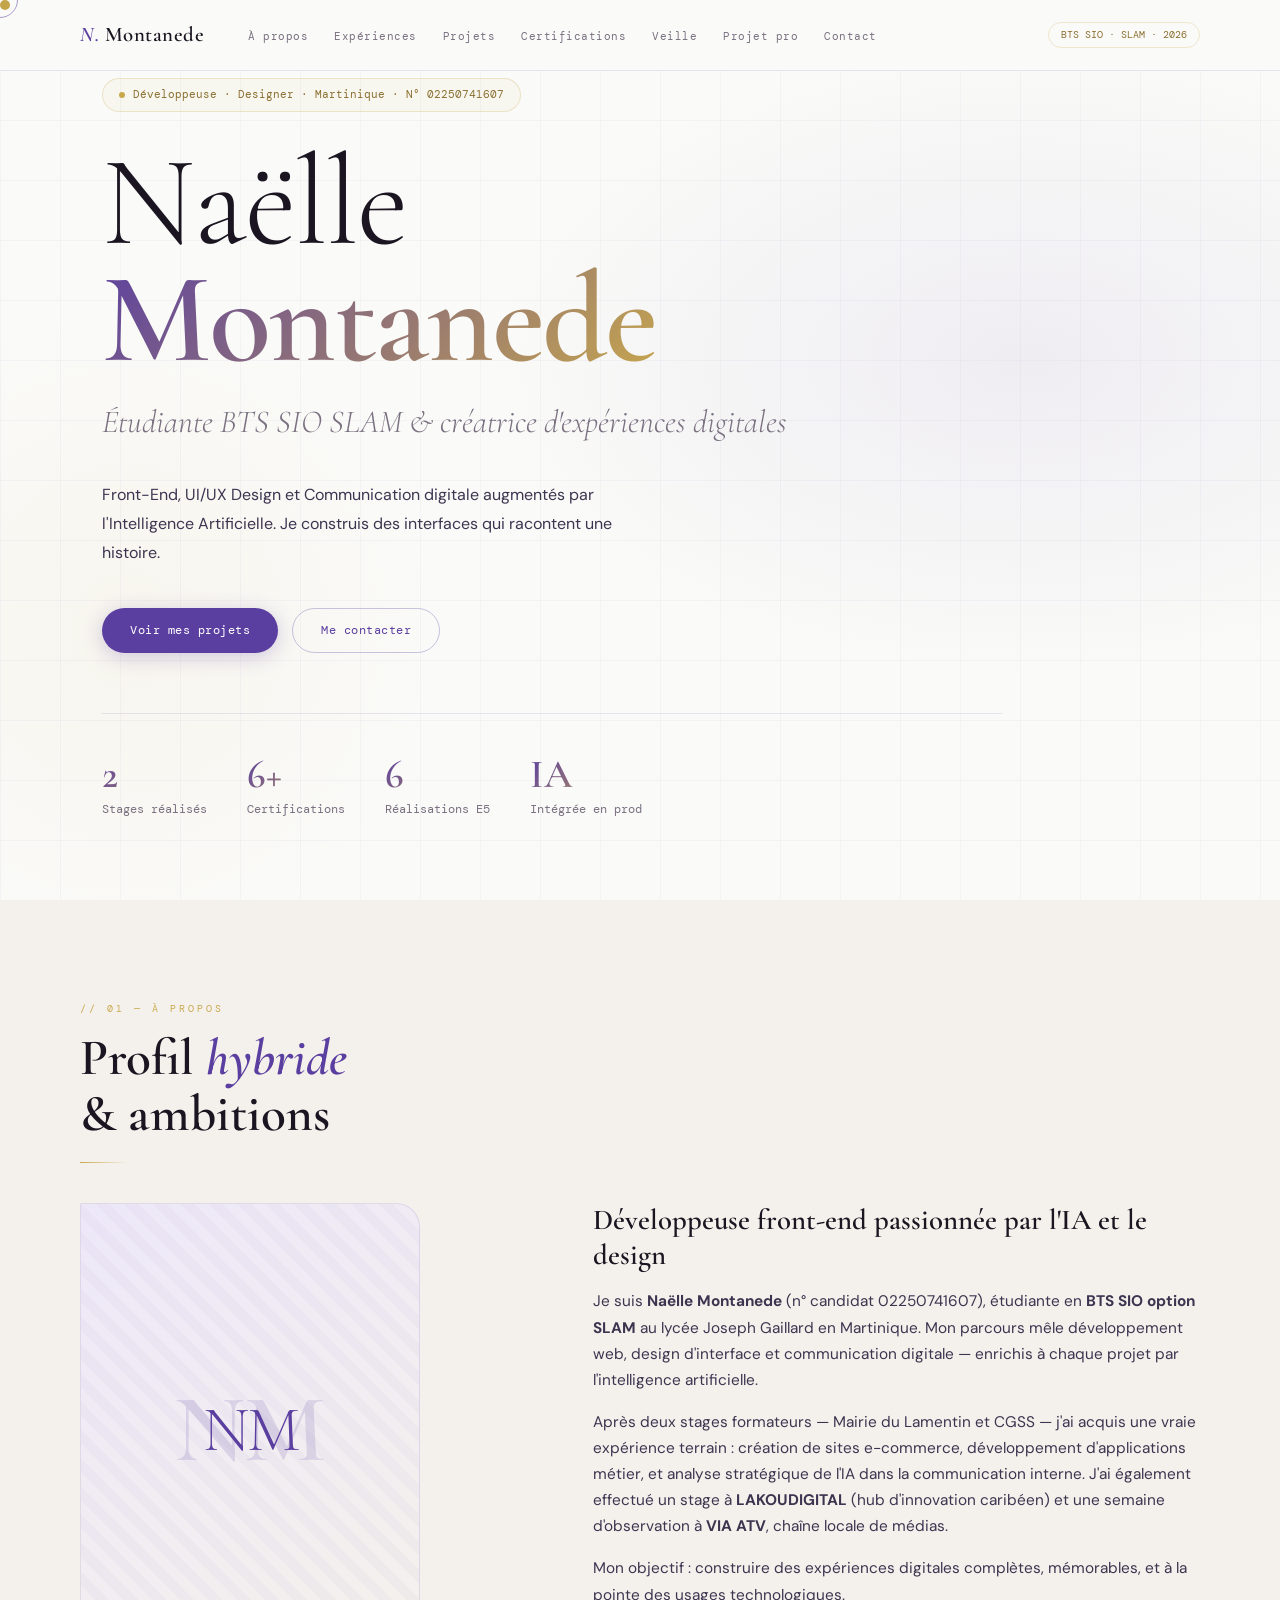
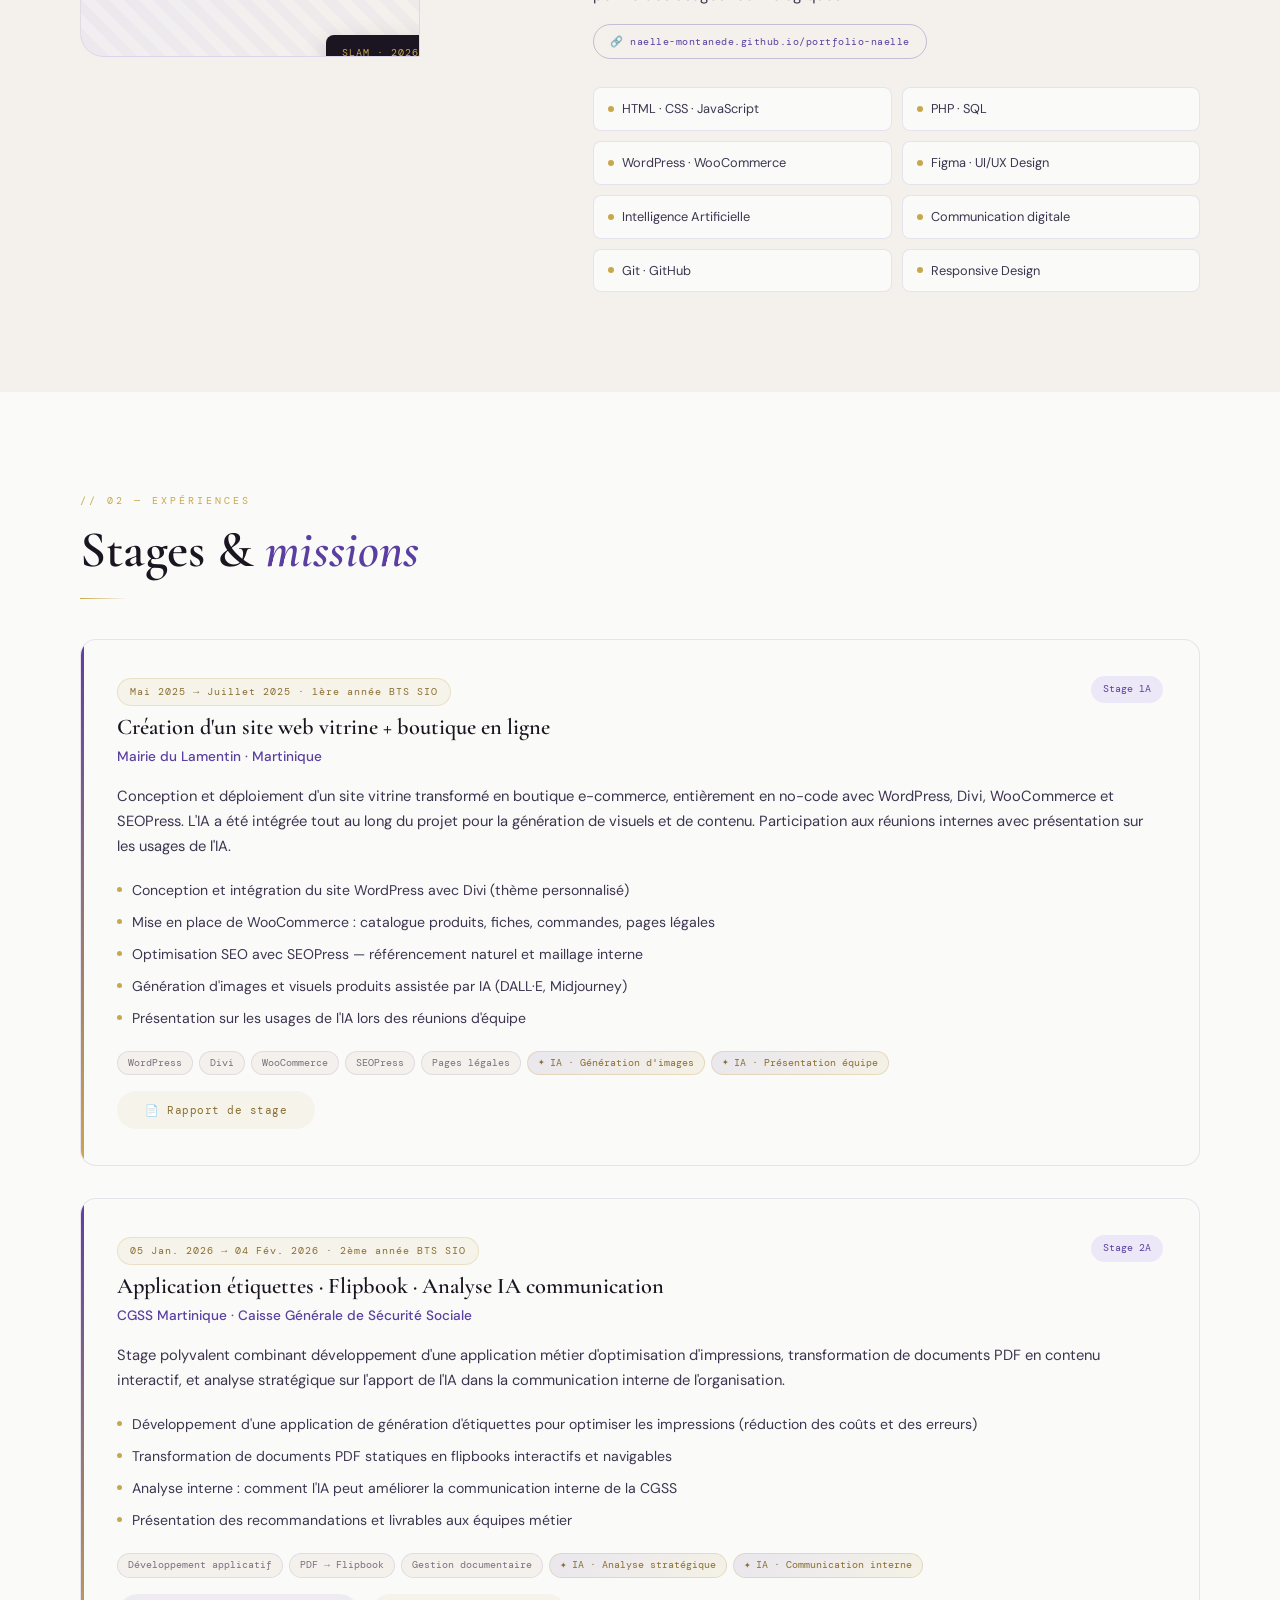
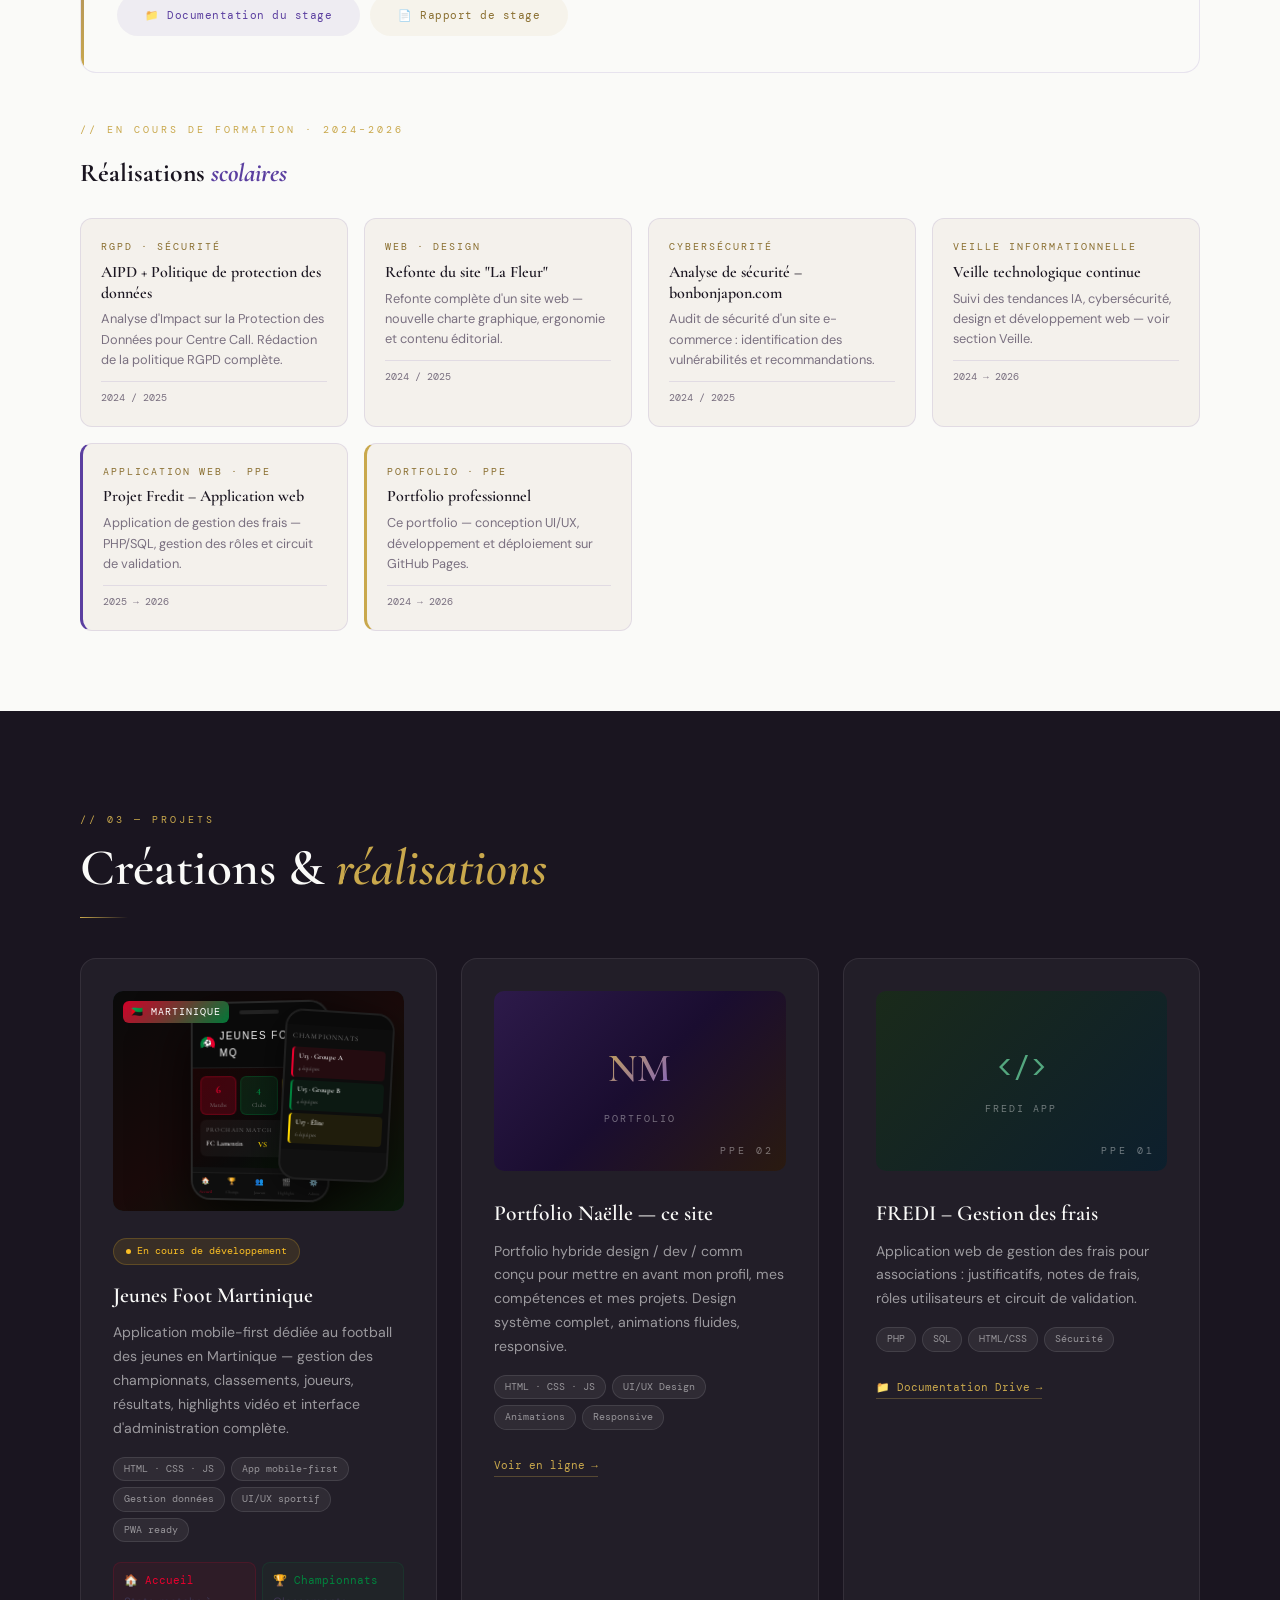
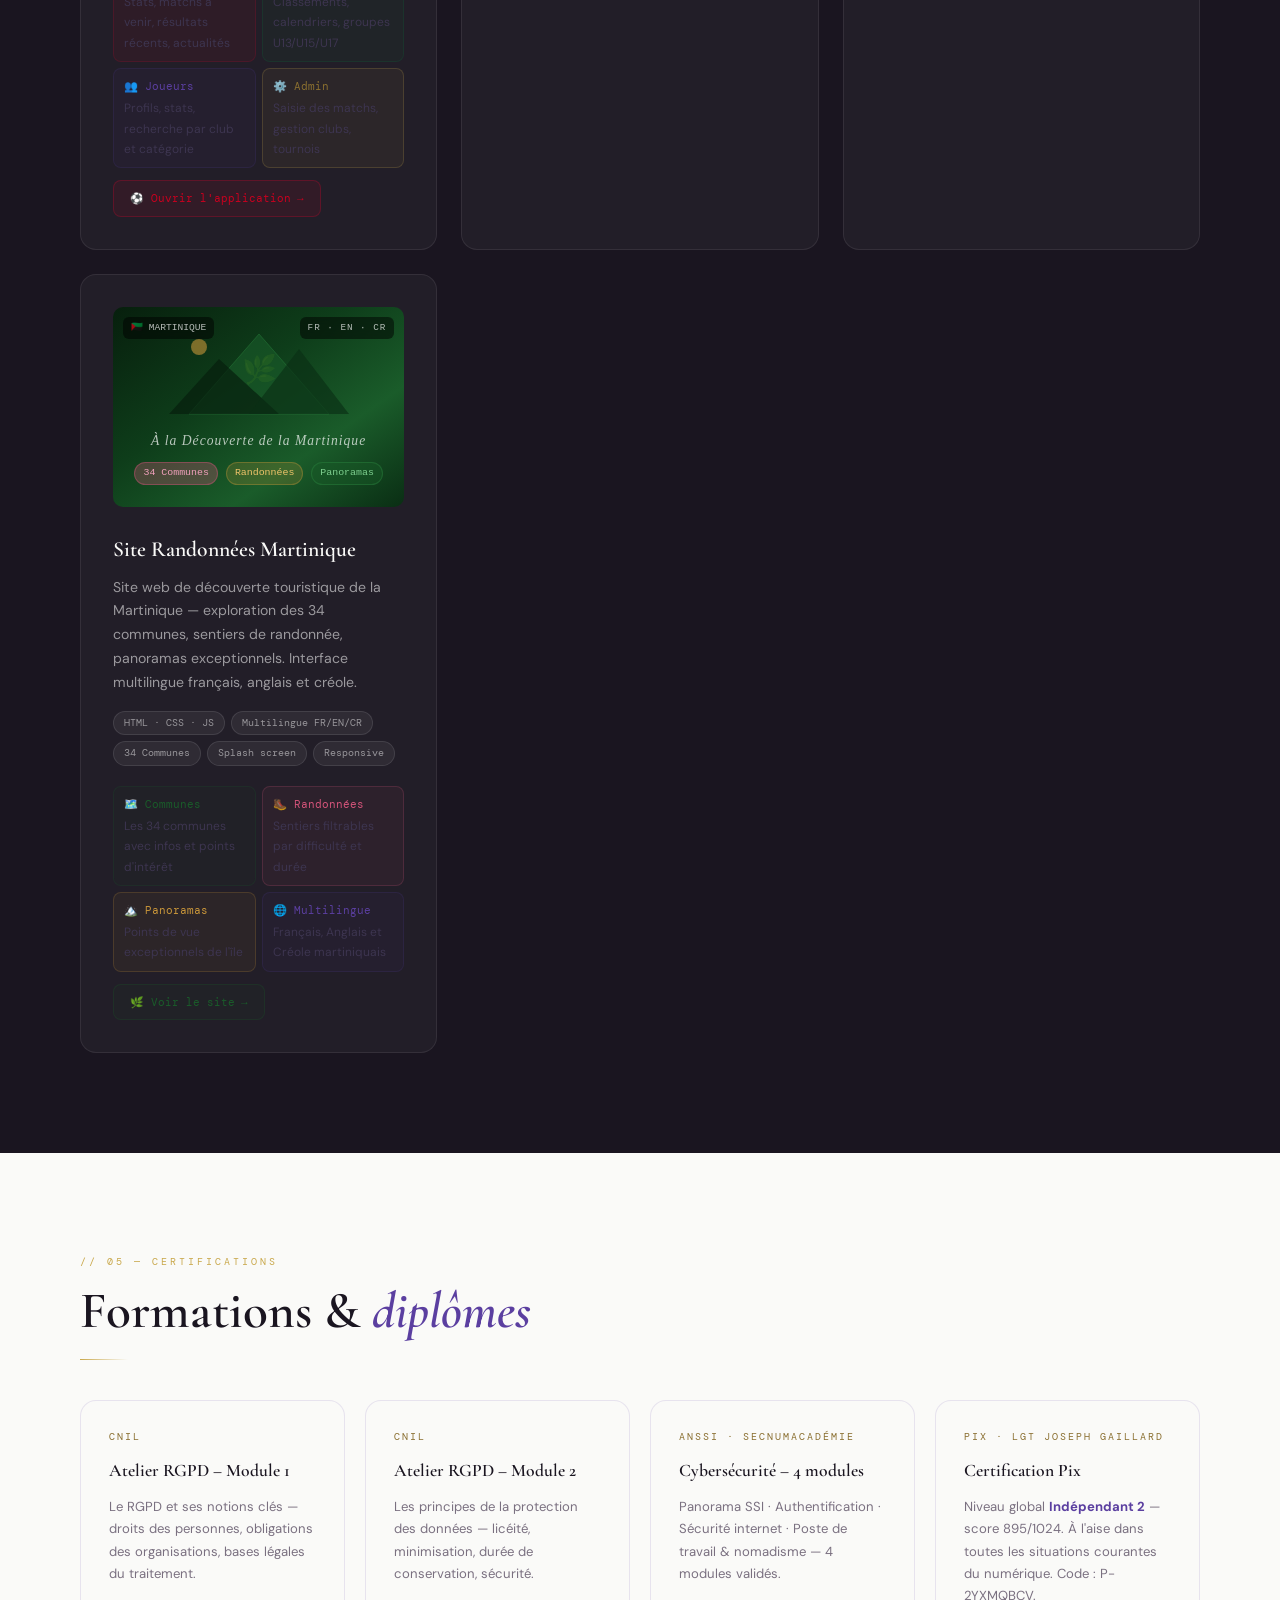
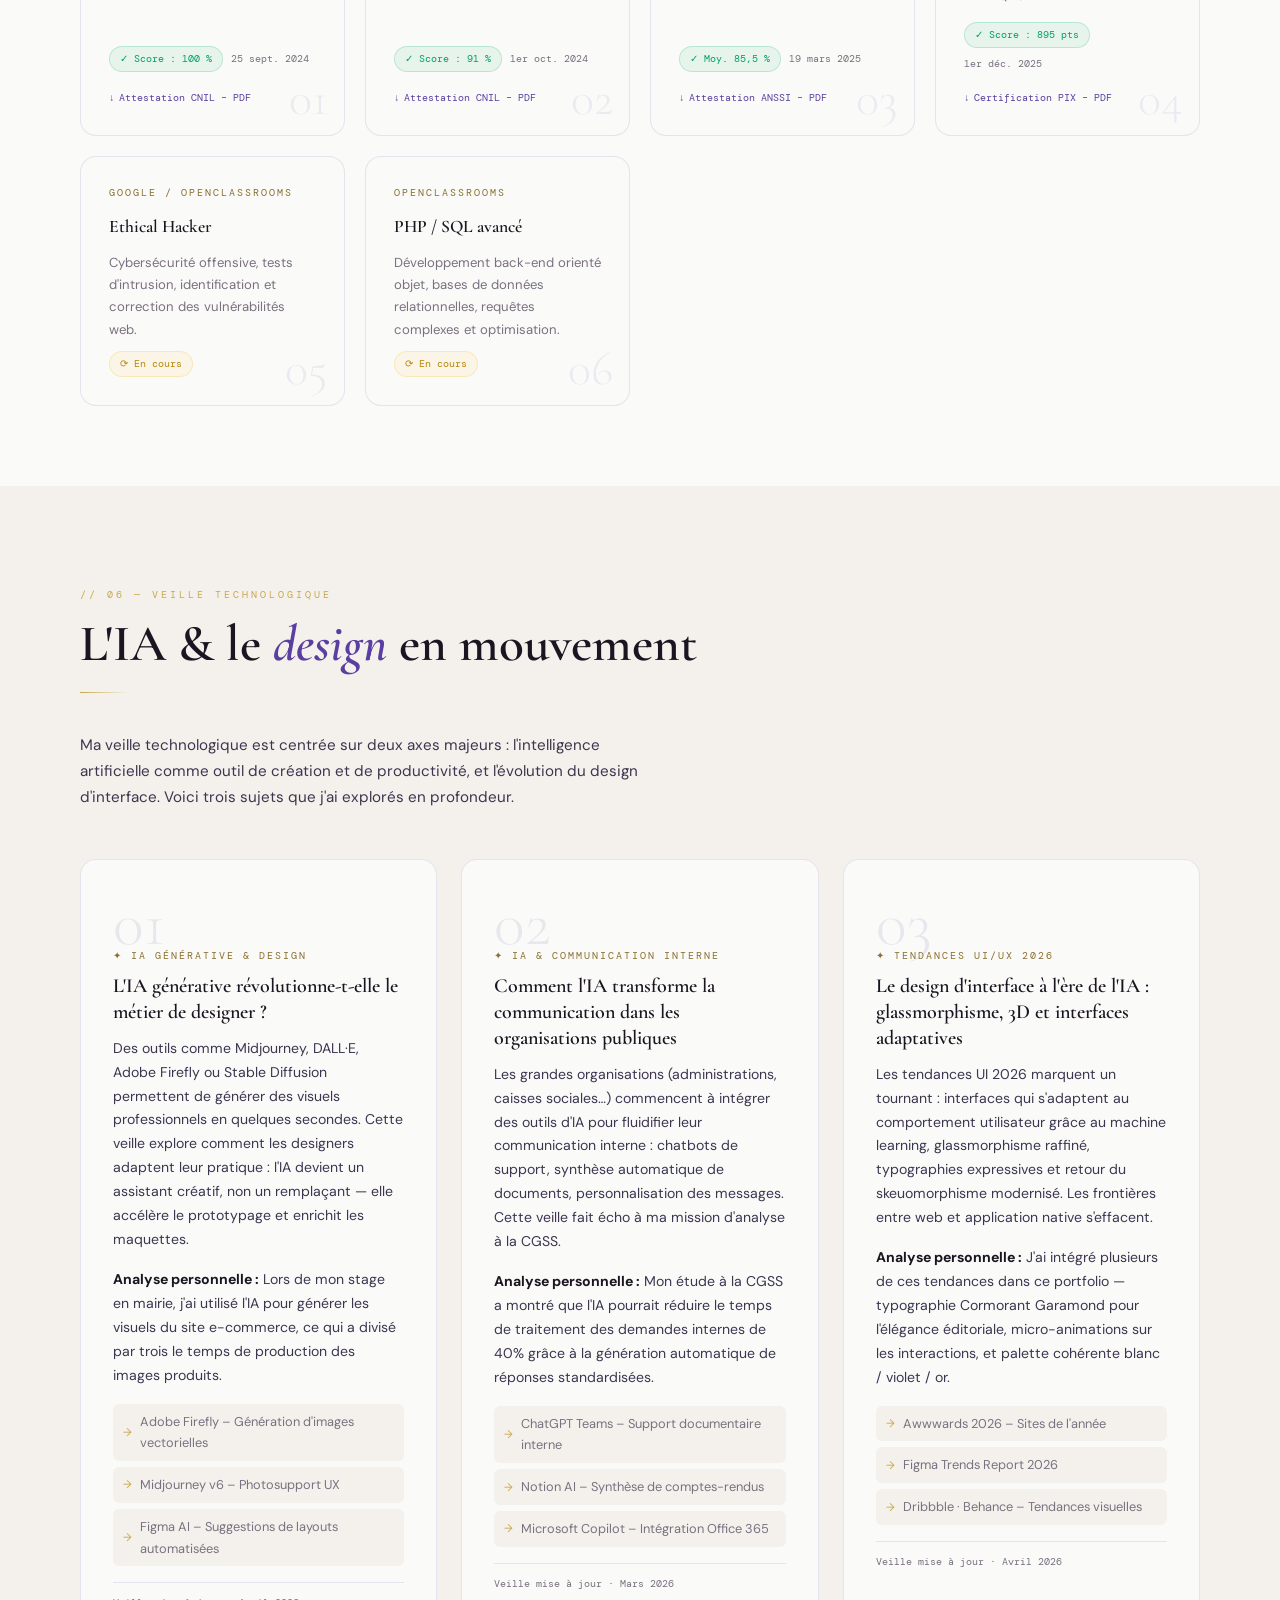
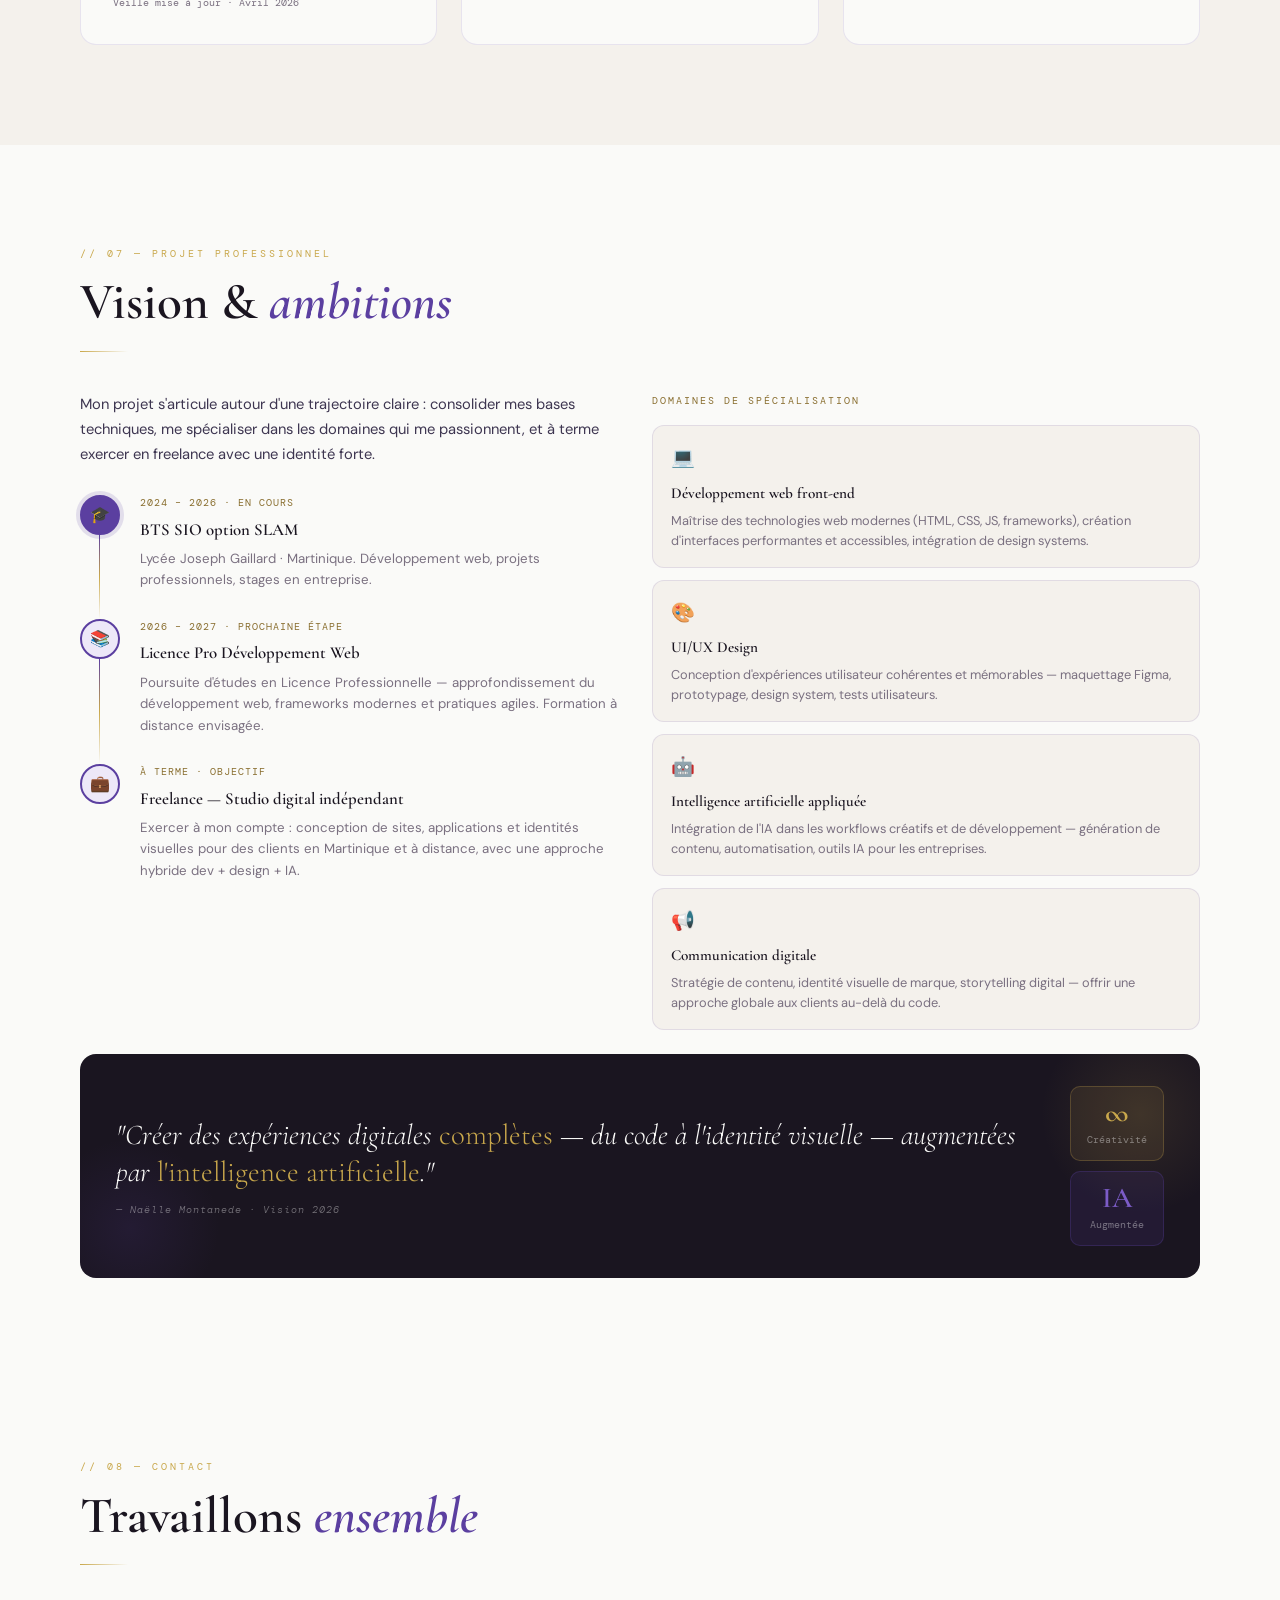
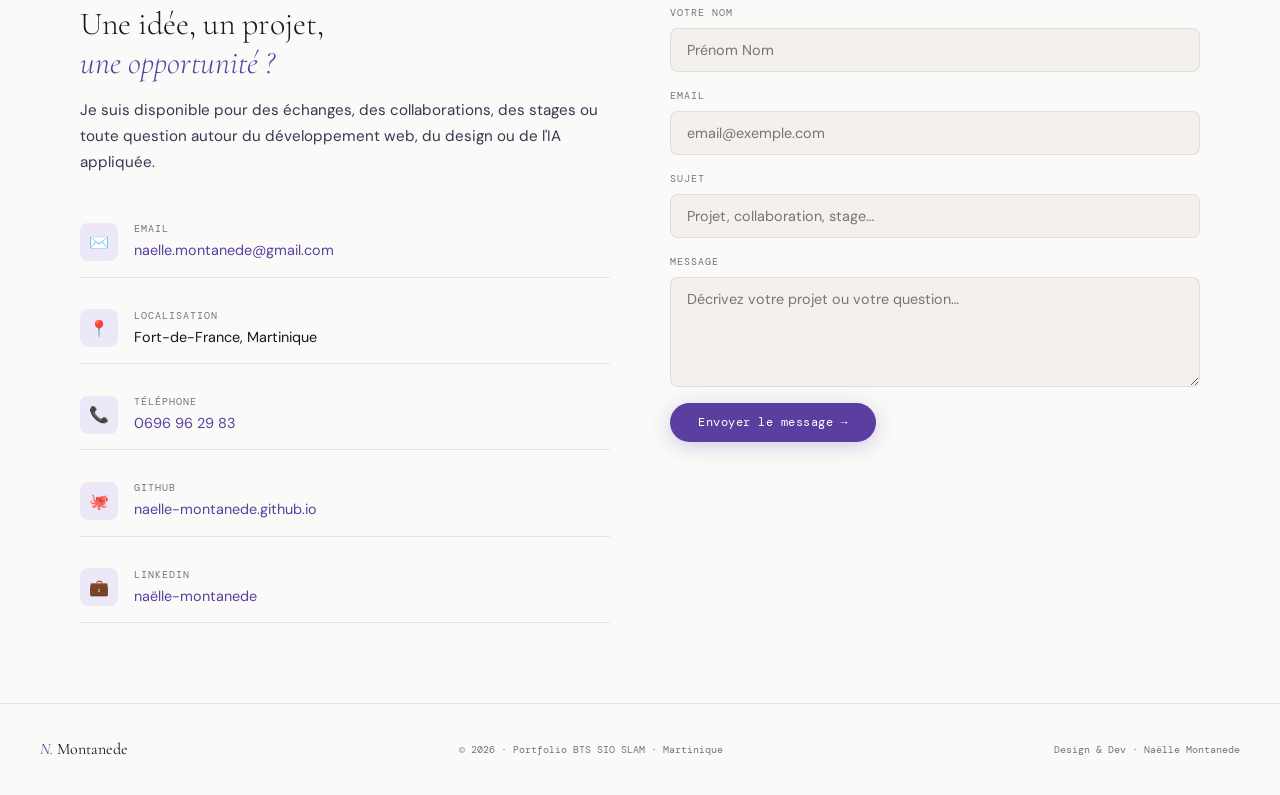
==== commit 6d82fe26: "Add files via upload" ====
--- a/index.html
+++ b/index.html
@@ -642,6 +642,72 @@
   margin-top:10px;display:block;
   border-top:1px solid var(--border);padding-top:8px;
 }
+/* MODALES RAPPORTS */
+.rapport-modal{
+  display:none;position:fixed;inset:0;z-index:2000;
+  background:rgba(0,0,0,0.7);backdrop-filter:blur(6px);
+  overflow-y:auto;padding:24px 16px;
+}
+.rapport-modal.open{display:block;}
+.rapport-modal-inner{
+  max-width:860px;margin:0 auto;
+  background:var(--white);border-radius:20px;
+  overflow:hidden;position:relative;
+  box-shadow:0 40px 100px rgba(0,0,0,0.4);
+}
+.modal-close{
+  position:sticky;top:0;left:0;z-index:10;
+  display:flex;align-items:center;gap:6px;
+  font-family:var(--ff-mono);font-size:0.7rem;
+  background:rgba(250,250,248,0.95);backdrop-filter:blur(10px);
+  border:none;border-bottom:1px solid var(--border);
+  color:var(--muted);padding:12px 20px;cursor:pointer;
+  width:100%;transition:color 0.2s;
+}
+.modal-close:hover{color:var(--violet);}
+.rp-cover{
+  padding:60px 56px;color:#fff;
+  position:relative;overflow:hidden;
+}
+.rp-cover-1{background:linear-gradient(145deg,#1a1520 0%,#2d1a4a 55%,#1a1520 100%);}
+.rp-cover-2{background:linear-gradient(145deg,#041524 0%,#0a2d4a 55%,#041524 100%);}
+.rp-cover-eye{font-family:var(--ff-mono);font-size:0.68rem;letter-spacing:3px;text-transform:uppercase;color:rgba(255,255,255,0.45);margin-bottom:18px;}
+.rp-cover-title{font-family:var(--ff-display);font-size:clamp(2rem,5vw,3.2rem);font-weight:300;line-height:1.05;margin-bottom:8px;}
+.rp-cover-title strong{font-weight:600;}
+.rp-cover-1 .rp-cover-title strong{color:#c9a84c;}
+.rp-cover-2 .rp-cover-title strong{color:#64b4ff;}
+.rp-cover-sub{font-size:0.95rem;color:rgba(255,255,255,0.5);margin-bottom:32px;}
+.rp-cover-rule{height:2px;width:50px;margin-bottom:32px;border-radius:2px;}
+.rp-cover-grid{display:grid;grid-template-columns:1fr 1fr;gap:12px;}
+.rp-cover-block{background:rgba(255,255,255,0.06);border:1px solid rgba(255,255,255,0.08);border-radius:8px;padding:14px 16px;font-size:0.85rem;color:rgba(255,255,255,0.8);}
+.rp-cover-label{font-family:var(--ff-mono);font-size:0.6rem;letter-spacing:2px;text-transform:uppercase;color:rgba(255,255,255,0.35);display:block;margin-bottom:4px;}
+.rp-body{padding:0 56px 56px;}
+.rp-section{padding-top:48px;}
+.rp-eye{font-family:var(--ff-mono);font-size:0.62rem;letter-spacing:3px;text-transform:uppercase;display:block;margin-bottom:8px;}
+.rp-h2{font-family:var(--ff-display);font-size:1.8rem;font-weight:600;color:var(--ink);margin-bottom:6px;}
+.rp-h3{font-family:var(--ff-display);font-size:1.2rem;font-weight:600;color:var(--ink);margin:24px 0 12px;}
+.rp-rule{height:2px;width:40px;border-radius:2px;margin:12px 0 24px;}
+.rp-p{color:var(--ink2);margin-bottom:14px;font-size:0.93rem;line-height:1.75;}
+.rp-info-grid{display:grid;grid-template-columns:1fr 1fr;gap:12px;margin:20px 0;}
+.rp-info-box{background:var(--off);border:1px solid var(--border);border-radius:8px;padding:14px 16px;font-size:0.88rem;color:var(--ink);}
+.rp-info-label{font-family:var(--ff-mono);font-size:0.58rem;letter-spacing:2px;text-transform:uppercase;color:var(--gold-dim);display:block;margin-bottom:4px;}
+.rp-missions{display:flex;flex-direction:column;gap:10px;margin:16px 0;}
+.rp-mission{display:flex;gap:12px;align-items:flex-start;background:var(--off);border:1px solid var(--border);border-radius:8px;padding:14px 16px;font-size:0.88rem;color:var(--ink2);}
+.rp-mnum{font-family:var(--ff-mono);font-size:0.65rem;padding:3px 8px;border-radius:4px;flex-shrink:0;margin-top:1px;}
+.rp-mission strong{color:var(--ink);display:block;margin-bottom:2px;}
+.rp-tags{display:flex;flex-wrap:wrap;gap:8px;margin:16px 0;}
+.rp-tag{font-family:var(--ff-mono);font-size:0.65rem;padding:4px 12px;border-radius:100px;background:var(--off);border:1px solid rgba(201,168,76,0.2);color:var(--gold-dim);}
+.rp-quote{font-family:var(--ff-display);font-style:italic;font-size:1.05rem;color:var(--ink2);border-left:3px solid;padding:18px 22px;border-radius:0 8px 8px 0;background:var(--off);margin:20px 0;line-height:1.7;}
+.rp-annexes{display:flex;flex-direction:column;gap:10px;margin-top:16px;}
+.rp-annexe{display:flex;align-items:center;justify-content:space-between;gap:12px;background:var(--off);border:1px solid var(--border);border-radius:8px;padding:12px 16px;font-size:0.88rem;color:var(--ink2);}
+.rp-annexe a{font-family:var(--ff-mono);font-size:0.68rem;color:var(--violet);text-decoration:none;white-space:nowrap;}
+.rp-annexe a:hover{text-decoration:underline;}
+@media(max-width:640px){
+  .rp-cover{padding:40px 24px;}
+  .rp-body{padding:0 24px 40px;}
+  .rp-cover-grid{grid-template-columns:1fr;}
+  .rp-info-grid{grid-template-columns:1fr;}
+}
 /* SYNTHESE */
 .synthese-wrap{
   display:grid;grid-template-columns:1fr 1fr;gap:24px;margin-top:8px;
@@ -891,7 +957,7 @@
         <span class="ai-badge">IA · Présentation équipe</span>
       </div>
       <div style="margin-top:16px;">
-        <a href="rapport_stage1.html" target="_blank" class="btn" style="background:rgba(201,168,76,0.08);border-color:rgba(201,168,76,0.3);color:var(--gold-dim);font-size:0.68rem;">📄 Rapport de stage</a>
+        <button onclick="openModal('modal-stage1')" class="btn" style="background:rgba(201,168,76,0.08);border-color:rgba(201,168,76,0.3);color:var(--gold-dim);font-size:0.68rem;cursor:pointer;">📄 Rapport de stage</button>
       </div>
     </div>
 
@@ -922,7 +988,7 @@
       </div>
       <div style="margin-top:16px;display:flex;gap:10px;flex-wrap:wrap;">
         <a href="https://drive.google.com/drive/folders/1X0P2OY9Rb79i858r5gmqNkSkvto8nKG_?usp=sharing" target="_blank" class="btn" style="background:rgba(91,63,160,0.07);border-color:rgba(91,63,160,0.25);color:var(--violet);font-size:0.68rem;">📁 Documentation du stage</a>
-        <a href="rapport_stage2.html" target="_blank" class="btn" style="background:rgba(201,168,76,0.08);border-color:rgba(201,168,76,0.3);color:var(--gold-dim);font-size:0.68rem;">📄 Rapport de stage</a>
+        <button onclick="openModal('modal-stage2')" class="btn" style="background:rgba(201,168,76,0.08);border-color:rgba(201,168,76,0.3);color:var(--gold-dim);font-size:0.68rem;cursor:pointer;">📄 Rapport de stage</button>
       </div>
     </div>
 
@@ -1645,6 +1711,225 @@
   },{threshold:0.08});
   obs.observe(el);
 });
+
+/* MODALES RAPPORTS */
+function openModal(id){
+  document.getElementById(id).classList.add('open');
+  document.body.style.overflow='hidden';
+}
+function closeModal(id){
+  document.getElementById(id).classList.remove('open');
+  document.body.style.overflow='';
+}
+document.addEventListener('keydown',e=>{if(e.key==='Escape'){document.querySelectorAll('.rapport-modal.open').forEach(m=>m.classList.remove('open'));document.body.style.overflow='';}});
 </script>
+
+<!-- ═══════════════════════════════════════
+     MODALE RAPPORT STAGE 1 — MAIRIE DU LAMENTIN
+════════════════════════════════════════════ -->
+<div id="modal-stage1" class="rapport-modal">
+  <div class="rapport-modal-inner">
+    <button class="modal-close" onclick="closeModal('modal-stage1')">✕ Fermer</button>
+
+    <!-- COVER -->
+    <div class="rp-cover rp-cover-1">
+      <div class="rp-cover-eye">BTS SIO · Option SLAM · 2024–2025</div>
+      <h1 class="rp-cover-title">Rapport de <strong>Stage</strong><br>1ère Année</h1>
+      <p class="rp-cover-sub">Création d'un site web vitrine et boutique en ligne</p>
+      <div class="rp-cover-rule" style="background:linear-gradient(90deg,#c9a84c,transparent);"></div>
+      <div class="rp-cover-grid">
+        <div class="rp-cover-block"><span class="rp-cover-label">Candidate</span>Montanede Naëlle Yannah · N° 02250741607</div>
+        <div class="rp-cover-block"><span class="rp-cover-label">Établissement d'accueil</span>Mairie du Lamentin · Service informatique</div>
+        <div class="rp-cover-block"><span class="rp-cover-label">Période</span>Mai 2025 – Juillet 2025</div>
+        <div class="rp-cover-block"><span class="rp-cover-label">Formation</span>BTS SIO SLAM · Lycée Joseph Gaillard</div>
+      </div>
+    </div>
+
+    <!-- CONTENU -->
+    <div class="rp-body">
+
+      <div class="rp-section">
+        <span class="rp-eye" style="color:#8a6f30;">// 01 — Introduction</span>
+        <h2 class="rp-h2">Introduction</h2>
+        <div class="rp-rule" style="background:linear-gradient(90deg,#c9a84c,transparent);"></div>
+        <p class="rp-p">Dans le cadre de ma première année de <strong>BTS Services Informatiques aux Organisations (SIO), option SLAM</strong>, au lycée Joseph Gaillard en Martinique, j'ai effectué un stage obligatoire au sein du <strong>service informatique de la Mairie du Lamentin</strong>, du mois de mai au mois de juillet 2025.</p>
+        <p class="rp-p">Ce stage représente une étape fondamentale dans mon parcours de formation : il m'a permis de confronter les connaissances théoriques acquises en cours à la réalité du monde professionnel, dans un contexte institutionnel exigeant et structuré.</p>
+        <p class="rp-p">La mission principale qui m'a été confiée consistait en la <strong>conception et le déploiement d'un site web vitrine transformé en boutique en ligne</strong>, en utilisant des outils no-code (WordPress, Divi, WooCommerce) ainsi que des technologies d'intelligence artificielle pour la génération de contenus visuels.</p>
+      </div>
+
+      <div class="rp-section">
+        <span class="rp-eye" style="color:#8a6f30;">// 02 — Présentation</span>
+        <h2 class="rp-h2">Présentation de l'entreprise</h2>
+        <div class="rp-rule" style="background:linear-gradient(90deg,#c9a84c,transparent);"></div>
+        <div class="rp-info-grid">
+          <div class="rp-info-box"><span class="rp-info-label">Structure</span>Mairie du Lamentin</div>
+          <div class="rp-info-box"><span class="rp-info-label">Secteur</span>Collectivité territoriale – Service public</div>
+          <div class="rp-info-box"><span class="rp-info-label">Localisation</span>Le Lamentin, Martinique (972)</div>
+          <div class="rp-info-box"><span class="rp-info-label">Service d'accueil</span>Direction des systèmes d'information</div>
+        </div>
+        <p class="rp-p">La Mairie du Lamentin est la commune la plus peuplée de la Martinique. Son service informatique gère l'ensemble de l'infrastructure numérique de la commune, des postes de travail aux applications métiers. C'est dans ce cadre que la mission de création d'un site e-commerce m'a été confiée, dans une logique de modernisation de la présence numérique de la commune.</p>
+      </div>
+
+      <div class="rp-section">
+        <span class="rp-eye" style="color:#8a6f30;">// 03 — Missions</span>
+        <h2 class="rp-h2">Missions réalisées</h2>
+        <div class="rp-rule" style="background:linear-gradient(90deg,#c9a84c,transparent);"></div>
+        <div class="rp-missions">
+          <div class="rp-mission"><span class="rp-mnum" style="color:#8a6f30;background:rgba(201,168,76,0.1);">M1</span><div><strong>Analyse du besoin et conception</strong><br>Recueil des besoins, définition de l'architecture du site, choix des outils (WordPress + Divi + WooCommerce + SEOPress), maquettage des principales pages.</div></div>
+          <div class="rp-mission"><span class="rp-mnum" style="color:#8a6f30;background:rgba(201,168,76,0.1);">M2</span><div><strong>Installation et configuration WordPress</strong><br>Installation de WordPress sur l'hébergement fourni, personnalisation du thème Divi, configuration des paramètres généraux, sécurité et performances.</div></div>
+          <div class="rp-mission"><span class="rp-mnum" style="color:#8a6f30;background:rgba(201,168,76,0.1);">M3</span><div><strong>Développement de la boutique WooCommerce</strong><br>Mise en place de WooCommerce, création des fiches produits, paramétrage des commandes et paiements. Rédaction des pages légales (CGV, mentions légales, politique de confidentialité RGPD).</div></div>
+          <div class="rp-mission"><span class="rp-mnum" style="color:#8a6f30;background:rgba(201,168,76,0.1);">M4</span><div><strong>Optimisation SEO avec SEOPress</strong><br>Configuration du plugin, rédaction des balises méta, mise en place du sitemap XML et maillage interne.</div></div>
+          <div class="rp-mission"><span class="rp-mnum" style="color:#8a6f30;background:rgba(201,168,76,0.1);">M5</span><div><strong>Génération de visuels par IA</strong><br>Utilisation de DALL·E et Midjourney pour la création des images produits et des bannières. Cette approche a divisé par trois le temps de production des éléments visuels.</div></div>
+          <div class="rp-mission"><span class="rp-mnum" style="color:#8a6f30;background:rgba(201,168,76,0.1);">M6</span><div><strong>Présentation IA en réunion d'équipe</strong><br>Préparation et présentation d'un exposé sur les usages de l'intelligence artificielle dans le contexte professionnel.</div></div>
+        </div>
+      </div>
+
+      <div class="rp-section">
+        <span class="rp-eye" style="color:#8a6f30;">// 04 — Compétences</span>
+        <h2 class="rp-h2">Compétences mobilisées</h2>
+        <div class="rp-rule" style="background:linear-gradient(90deg,#c9a84c,transparent);"></div>
+        <div class="rp-tags">
+          <span class="rp-tag">WordPress · Divi</span><span class="rp-tag">WooCommerce</span><span class="rp-tag">SEOPress · SEO</span><span class="rp-tag">IA générative</span><span class="rp-tag">Pages légales · RGPD</span><span class="rp-tag">Communication orale</span><span class="rp-tag">Gestion de projet</span><span class="rp-tag">Développer la présence en ligne</span>
+        </div>
+      </div>
+
+      <div class="rp-section">
+        <span class="rp-eye" style="color:#8a6f30;">// 05 — Bilan</span>
+        <h2 class="rp-h2">Bilan &amp; Conclusion</h2>
+        <div class="rp-rule" style="background:linear-gradient(90deg,#c9a84c,transparent);"></div>
+        <p class="rp-p">Ce stage m'a permis de valider et d'approfondir les compétences acquises en première année de BTS SIO, tout en découvrant la réalité du travail dans un environnement institutionnel. La réalisation complète d'un projet e-commerce, de la conception à la mise en ligne, a été une expérience formatrice à tous les niveaux.</p>
+        <div class="rp-quote">"La réalisation de ce projet e-commerce m'a convaincue que le no-code, associé à l'intelligence artificielle, représente aujourd'hui un levier puissant pour créer des expériences digitales professionnelles de manière efficace et accessible."</div>
+      </div>
+
+      <div class="rp-section">
+        <span class="rp-eye" style="color:#8a6f30;">// 06 — Annexes</span>
+        <h2 class="rp-h2">Annexes</h2>
+        <div class="rp-rule" style="background:linear-gradient(90deg,#c9a84c,transparent);"></div>
+        <div class="rp-annexes">
+          <div class="rp-annexe"><span>📁 Documentation technique du projet</span><a href="https://drive.google.com/drive/folders/1k4ujWW1BC4_Kx2LTCypph6RvR0XO2uMR?usp=drive_link" target="_blank">Voir sur Drive →</a></div>
+          <div class="rp-annexe"><span>📄 Tableau de synthèse E5</span><a href="tableau_synthese.pdf" target="_blank">Télécharger PDF →</a></div>
+          <div class="rp-annexe"><span>📄 Certifications CNIL RGPD Module 1</span><a href="certif_rgpd_mooc1.pdf" target="_blank">Télécharger PDF →</a></div>
+          <div class="rp-annexe"><span>📄 Certifications CNIL RGPD Module 2</span><a href="certif_rgpd_mooc2.pdf" target="_blank">Télécharger PDF →</a></div>
+          <div class="rp-annexe"><span>📄 Certification ANSSI</span><a href="certif_anssi.pdf" target="_blank">Télécharger PDF →</a></div>
+          <div class="rp-annexe"><span>📄 Certification PIX</span><a href="certif_pix.pdf" target="_blank">Télécharger PDF →</a></div>
+          <div class="rp-annexe"><span>🌐 Portfolio en ligne</span><a href="https://naelle-montanede.github.io/portfolio-naelle/" target="_blank">Voir le portfolio →</a></div>
+        </div>
+      </div>
+
+    </div>
+  </div>
+</div>
+
+<!-- ═══════════════════════════════════════
+     MODALE RAPPORT STAGE 2 — CGSS
+════════════════════════════════════════════ -->
+<div id="modal-stage2" class="rapport-modal">
+  <div class="rapport-modal-inner">
+    <button class="modal-close" onclick="closeModal('modal-stage2')">✕ Fermer</button>
+
+    <!-- COVER -->
+    <div class="rp-cover rp-cover-2">
+      <div class="rp-cover-eye">BTS SIO · Option SLAM · 2025–2026</div>
+      <h1 class="rp-cover-title">Rapport de <strong>Stage</strong><br>2ème Année</h1>
+      <p class="rp-cover-sub">Application étiquettes · Flipbook interactif · Analyse IA communication interne</p>
+      <div class="rp-cover-rule" style="background:linear-gradient(90deg,#64b4ff,transparent);"></div>
+      <div class="rp-cover-grid">
+        <div class="rp-cover-block"><span class="rp-cover-label">Candidate</span>Montanede Naëlle Yannah · N° 02250741607</div>
+        <div class="rp-cover-block"><span class="rp-cover-label">Établissement d'accueil</span>CGSS Martinique · Caisse Générale de Sécurité Sociale</div>
+        <div class="rp-cover-block"><span class="rp-cover-label">Période</span>05 janvier 2026 – 04 février 2026</div>
+        <div class="rp-cover-block"><span class="rp-cover-label">Formation</span>BTS SIO SLAM · Lycée Joseph Gaillard</div>
+      </div>
+    </div>
+
+    <!-- CONTENU -->
+    <div class="rp-body">
+
+      <div class="rp-section">
+        <span class="rp-eye" style="color:#185fa5;">// 01 — Introduction</span>
+        <h2 class="rp-h2">Introduction</h2>
+        <div class="rp-rule" style="background:linear-gradient(90deg,#185fa5,transparent);"></div>
+        <p class="rp-p">Dans le cadre de ma deuxième et dernière année de <strong>BTS SIO, option SLAM</strong>, j'ai effectué mon stage à la <strong>CGSS Martinique (Caisse Générale de Sécurité Sociale)</strong>, du 5 janvier au 4 février 2026. Trois missions complémentaires m'ont été confiées : le développement d'une <strong>application de génération d'étiquettes</strong>, la <strong>transformation de PDFs en flipbooks interactifs</strong>, et une <strong>analyse stratégique sur l'IA dans la communication interne</strong>.</p>
+        <p class="rp-p">Ce stage de deuxième année a constitué l'aboutissement de ma formation : il s'agissait de démontrer une capacité à mener des missions complexes de manière autonome, à produire des livrables professionnels de qualité, et à intégrer pleinement les compétences du référentiel BTS SIO dans un contexte organisationnel réel et exigeant.</p>
+      </div>
+
+      <div class="rp-section">
+        <span class="rp-eye" style="color:#185fa5;">// 02 — Présentation</span>
+        <h2 class="rp-h2">Présentation de la CGSS</h2>
+        <div class="rp-rule" style="background:linear-gradient(90deg,#185fa5,transparent);"></div>
+        <div class="rp-info-grid">
+          <div class="rp-info-box"><span class="rp-info-label" style="color:#185fa5;">Organisme</span>CGSS Martinique</div>
+          <div class="rp-info-box"><span class="rp-info-label" style="color:#185fa5;">Dénomination</span>Caisse Générale de Sécurité Sociale</div>
+          <div class="rp-info-box"><span class="rp-info-label" style="color:#185fa5;">Secteur</span>Protection sociale – Organisme public</div>
+          <div class="rp-info-box"><span class="rp-info-label" style="color:#185fa5;">Localisation</span>Martinique (972)</div>
+        </div>
+        <p class="rp-p">La CGSS Martinique regroupe sous une même entité les fonctions assurées en métropole par différentes caisses : maladie, retraite, accidents du travail et recouvrement des cotisations. Elle assure la protection de plusieurs centaines de milliers de bénéficiaires. J'ai intégré son service informatique, responsable du développement d'applications internes et de la transformation numérique de l'organisme.</p>
+      </div>
+
+      <div class="rp-section">
+        <span class="rp-eye" style="color:#185fa5;">// 03 — Missions</span>
+        <h2 class="rp-h2">Missions réalisées</h2>
+        <div class="rp-rule" style="background:linear-gradient(90deg,#185fa5,transparent);"></div>
+        <h3 class="rp-h3">Mission 1 — Application de génération d'étiquettes</h3>
+        <div class="rp-missions">
+          <div class="rp-mission"><span class="rp-mnum" style="color:#185fa5;background:rgba(24,95,165,0.08);">1A</span><div><strong>Analyse du besoin</strong><br>Recueil des besoins auprès des équipes, identification des formats d'étiquettes requis et des contraintes d'impression.</div></div>
+          <div class="rp-mission"><span class="rp-mnum" style="color:#185fa5;background:rgba(24,95,165,0.08);">1B</span><div><strong>Développement</strong><br>Conception et développement d'une application permettant la génération automatisée d'étiquettes personnalisées avec interface de saisie, prévisionnement et impression directe.</div></div>
+          <div class="rp-mission"><span class="rp-mnum" style="color:#185fa5;background:rgba(24,95,165,0.08);">1C</span><div><strong>Tests et déploiement</strong><br>Réalisation des tests fonctionnels avec les utilisateurs, correction des anomalies et documentation technique.</div></div>
+        </div>
+        <h3 class="rp-h3">Mission 2 — Transformation PDF en flipbooks</h3>
+        <div class="rp-missions">
+          <div class="rp-mission"><span class="rp-mnum" style="color:#185fa5;background:rgba(24,95,165,0.08);">2A</span><div><strong>Identification des documents</strong><br>Sélection des PDFs internes à transformer en fonction de leur fréquence de consultation et de leur potentiel d'interactivité.</div></div>
+          <div class="rp-mission"><span class="rp-mnum" style="color:#185fa5;background:rgba(24,95,165,0.08);">2B</span><div><strong>Transformation et intégration</strong><br>Conversion des PDFs en flipbooks navigables (feuilletage, sommaire cliquable, recherche) et intégration à l'intranet de la CGSS.</div></div>
+        </div>
+        <h3 class="rp-h3">Mission 3 — Analyse IA et communication interne</h3>
+        <div class="rp-missions">
+          <div class="rp-mission"><span class="rp-mnum" style="color:#185fa5;background:rgba(24,95,165,0.08);">3A</span><div><strong>État des lieux et recherche</strong><br>Audit de la communication interne existante, identification des points de friction, recherche sur les cas d'usage de l'IA dans les organisations publiques.</div></div>
+          <div class="rp-mission"><span class="rp-mnum" style="color:#185fa5;background:rgba(24,95,165,0.08);">3B</span><div><strong>Analyse et recommandations</strong><br>Rédaction d'un rapport présentant les opportunités de l'IA (chatbot interne, synthèse automatique, personnalisation) et les risques associés (confidentialité, RGPD, formation).</div></div>
+          <div class="rp-mission"><span class="rp-mnum" style="color:#185fa5;background:rgba(24,95,165,0.08);">3C</span><div><strong>Présentation aux équipes</strong><br>Restitution orale des conclusions et recommandations devant les équipes de direction, avec plan d'action priorisé.</div></div>
+        </div>
+      </div>
+
+      <div class="rp-section">
+        <span class="rp-eye" style="color:#185fa5;">// 04 — Compétences</span>
+        <h2 class="rp-h2">Compétences mobilisées</h2>
+        <div class="rp-rule" style="background:linear-gradient(90deg,#185fa5,transparent);"></div>
+        <div class="rp-tags">
+          <span class="rp-tag" style="border-color:rgba(24,95,165,0.2);color:#185fa5;">Développement applicatif</span>
+          <span class="rp-tag" style="border-color:rgba(24,95,165,0.2);color:#185fa5;">Gestion BDD</span>
+          <span class="rp-tag" style="border-color:rgba(24,95,165,0.2);color:#185fa5;">Conversion PDF/Flipbook</span>
+          <span class="rp-tag" style="border-color:rgba(24,95,165,0.2);color:#185fa5;">Tests fonctionnels</span>
+          <span class="rp-tag" style="border-color:rgba(0,160,90,0.25);color:#00a060;">Analyse IA stratégique</span>
+          <span class="rp-tag" style="border-color:rgba(0,160,90,0.25);color:#00a060;">Veille technologique IA</span>
+          <span class="rp-tag" style="border-color:rgba(0,160,90,0.25);color:#00a060;">Rédaction rapport stratégique</span>
+          <span class="rp-tag" style="border-color:rgba(24,95,165,0.2);color:#185fa5;">Communication orale – direction</span>
+        </div>
+      </div>
+
+      <div class="rp-section">
+        <span class="rp-eye" style="color:#185fa5;">// 05 — Bilan</span>
+        <h2 class="rp-h2">Bilan &amp; Conclusion</h2>
+        <div class="rp-rule" style="background:linear-gradient(90deg,#185fa5,transparent);"></div>
+        <p class="rp-p">Ce stage de deuxième année à la CGSS Martinique a été une expérience structurante qui clôture deux années de formation en BTS SIO dans les meilleures conditions. La diversité des missions confiées m'a permis de démontrer ma capacité d'adaptation et ma polyvalence, qualités essentielles dans le domaine des systèmes d'information.</p>
+        <div class="rp-quote" style="border-color:#185fa5;color:#0a2d4a;">"Ce stage m'a convaincue que l'intelligence artificielle n'est pas une menace pour les métiers du numérique, mais un formidable levier d'amplification — à condition de l'aborder avec méthode, éthique et une solide culture technique."</div>
+      </div>
+
+      <div class="rp-section">
+        <span class="rp-eye" style="color:#185fa5;">// 06 — Annexes</span>
+        <h2 class="rp-h2">Annexes</h2>
+        <div class="rp-rule" style="background:linear-gradient(90deg,#185fa5,transparent);"></div>
+        <div class="rp-annexes">
+          <div class="rp-annexe"><span>📁 Documentation complète du stage CGSS</span><a href="https://drive.google.com/drive/folders/1X0P2OY9Rb79i858r5gmqNkSkvto8nKG_?usp=sharing" target="_blank">Voir sur Drive →</a></div>
+          <div class="rp-annexe"><span>📄 Tableau de synthèse E5</span><a href="tableau_synthese.pdf" target="_blank">Télécharger PDF →</a></div>
+          <div class="rp-annexe"><span>📄 Certification ANSSI SecNumAcadémie</span><a href="certif_anssi.pdf" target="_blank">Télécharger PDF →</a></div>
+          <div class="rp-annexe"><span>📄 Certification PIX</span><a href="certif_pix.pdf" target="_blank">Télécharger PDF →</a></div>
+          <div class="rp-annexe"><span>📄 CNIL RGPD Module 1</span><a href="certif_rgpd_mooc1.pdf" target="_blank">Télécharger PDF →</a></div>
+          <div class="rp-annexe"><span>📄 CNIL RGPD Module 2</span><a href="certif_rgpd_mooc2.pdf" target="_blank">Télécharger PDF →</a></div>
+          <div class="rp-annexe"><span>🌐 Portfolio en ligne</span><a href="https://naelle-montanede.github.io/portfolio-naelle/" target="_blank">Voir le portfolio →</a></div>
+        </div>
+      </div>
+
+    </div>
+  </div>
+</div>
+
 </body>
 </html>
